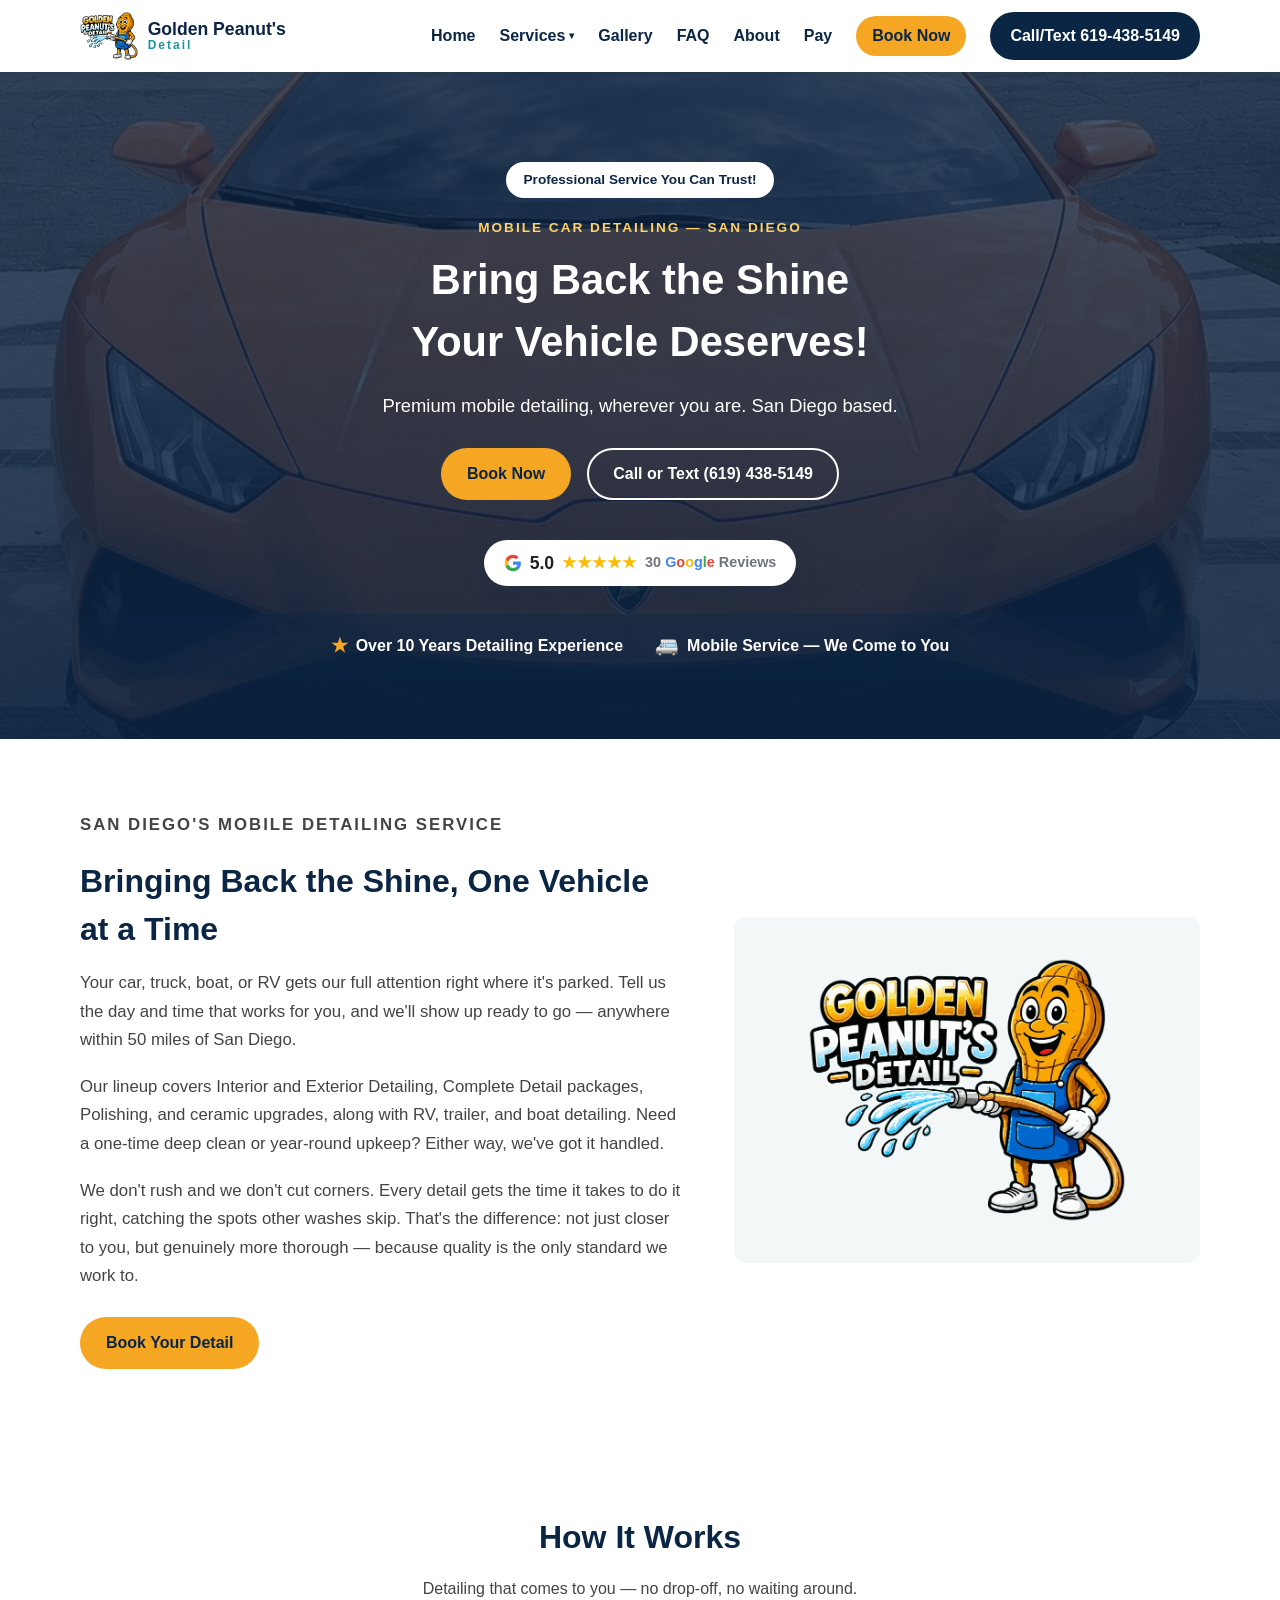
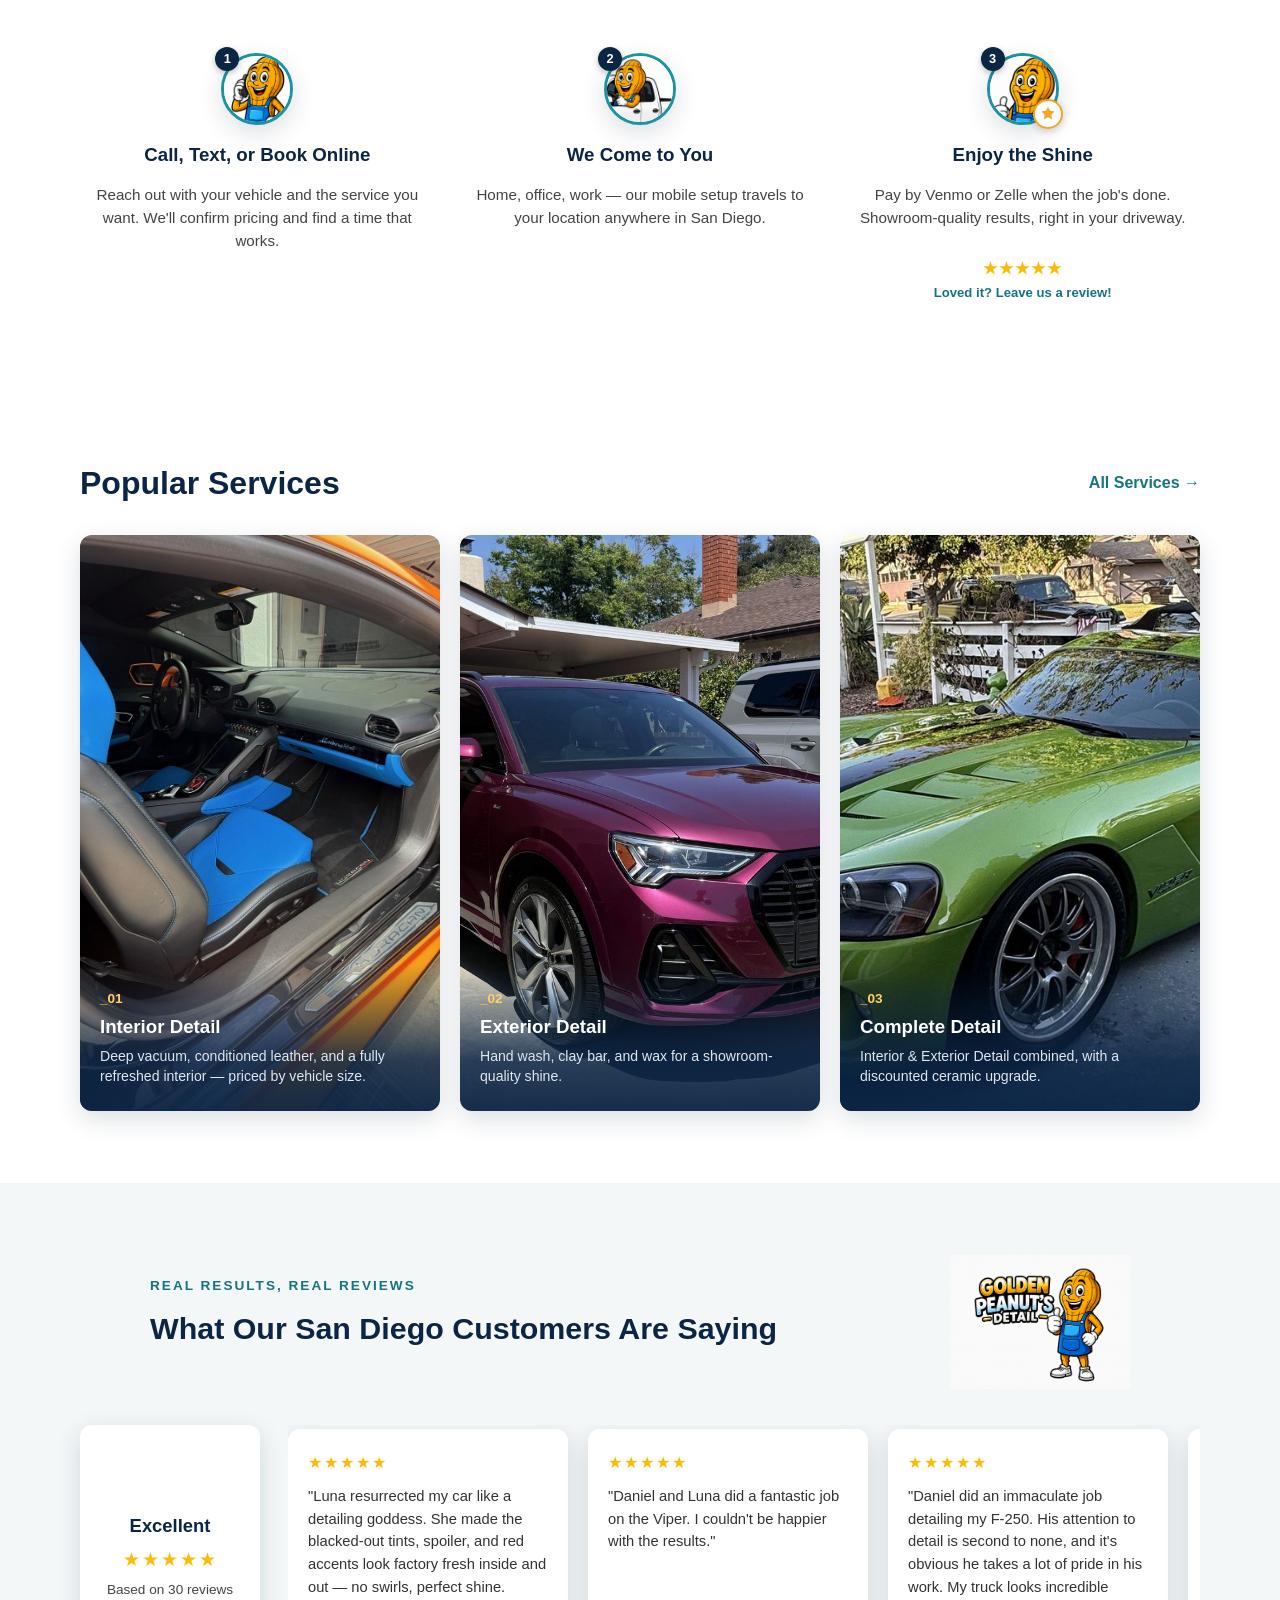
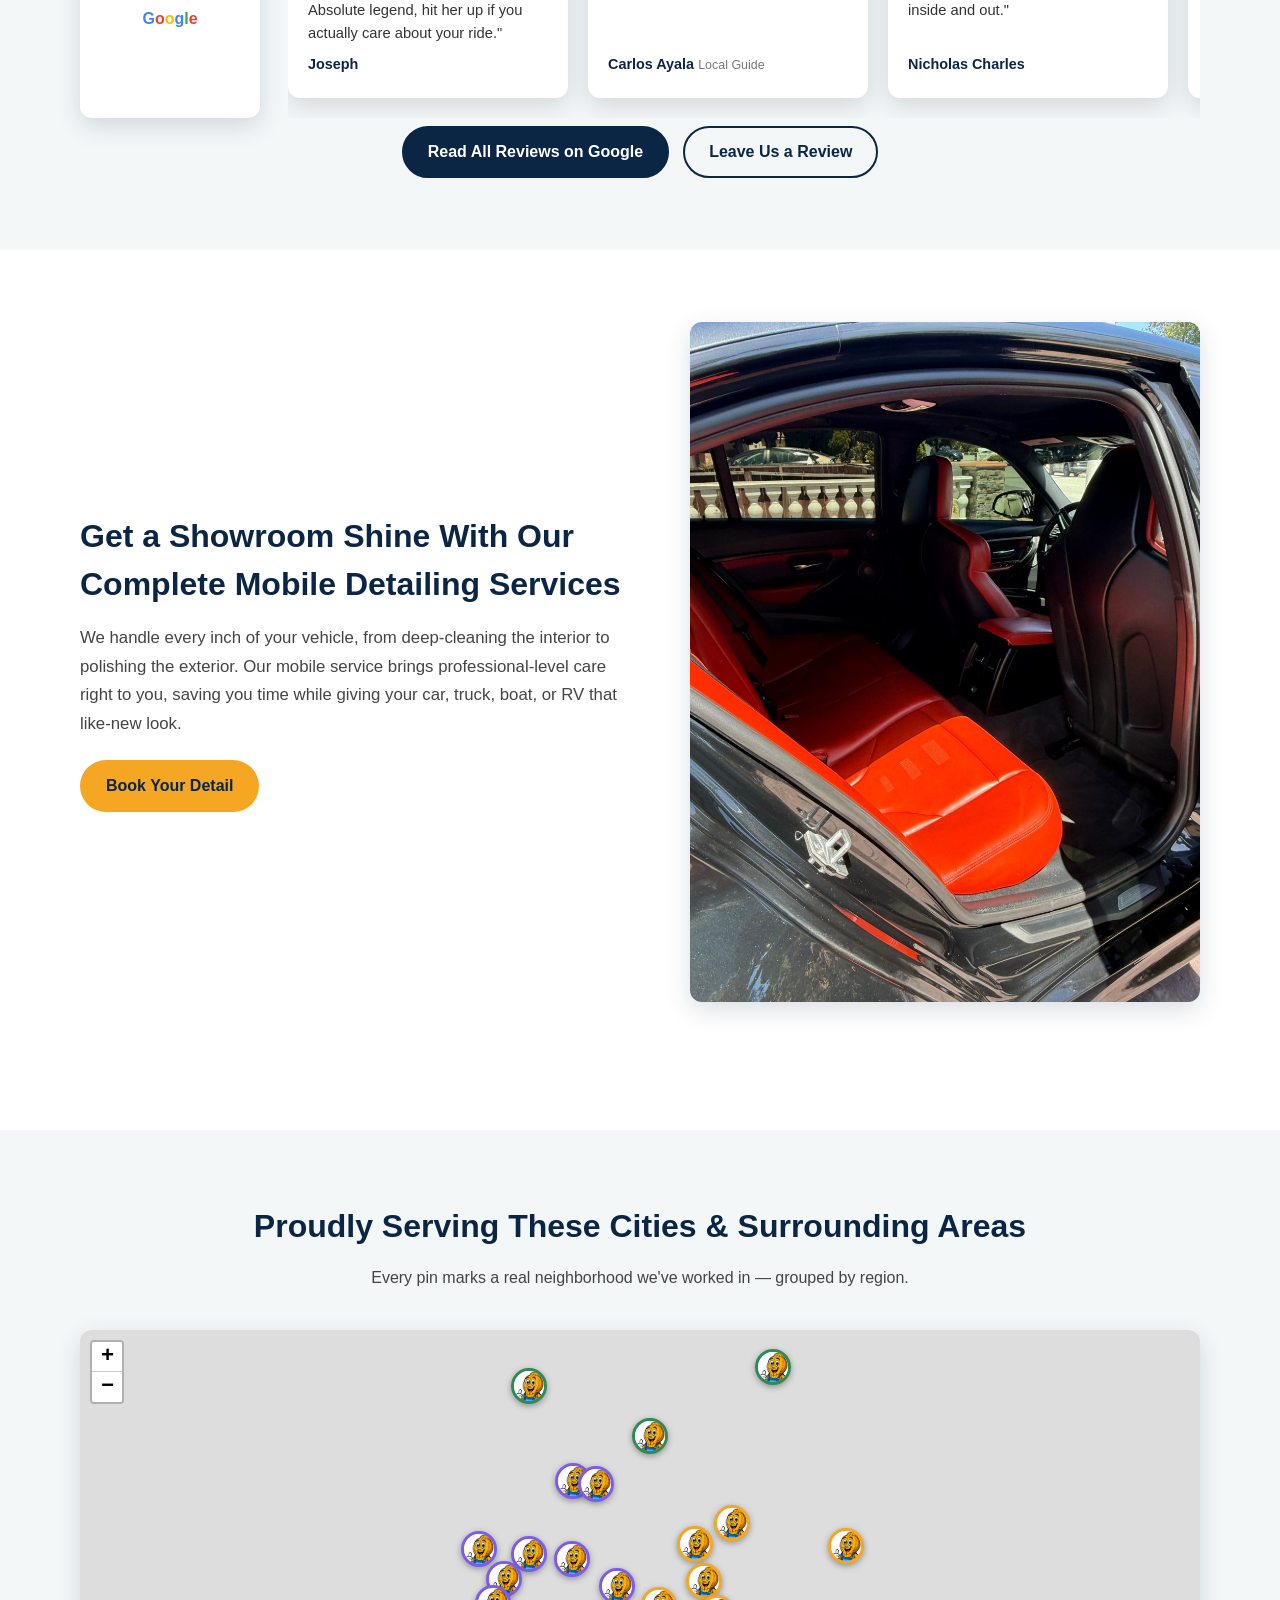
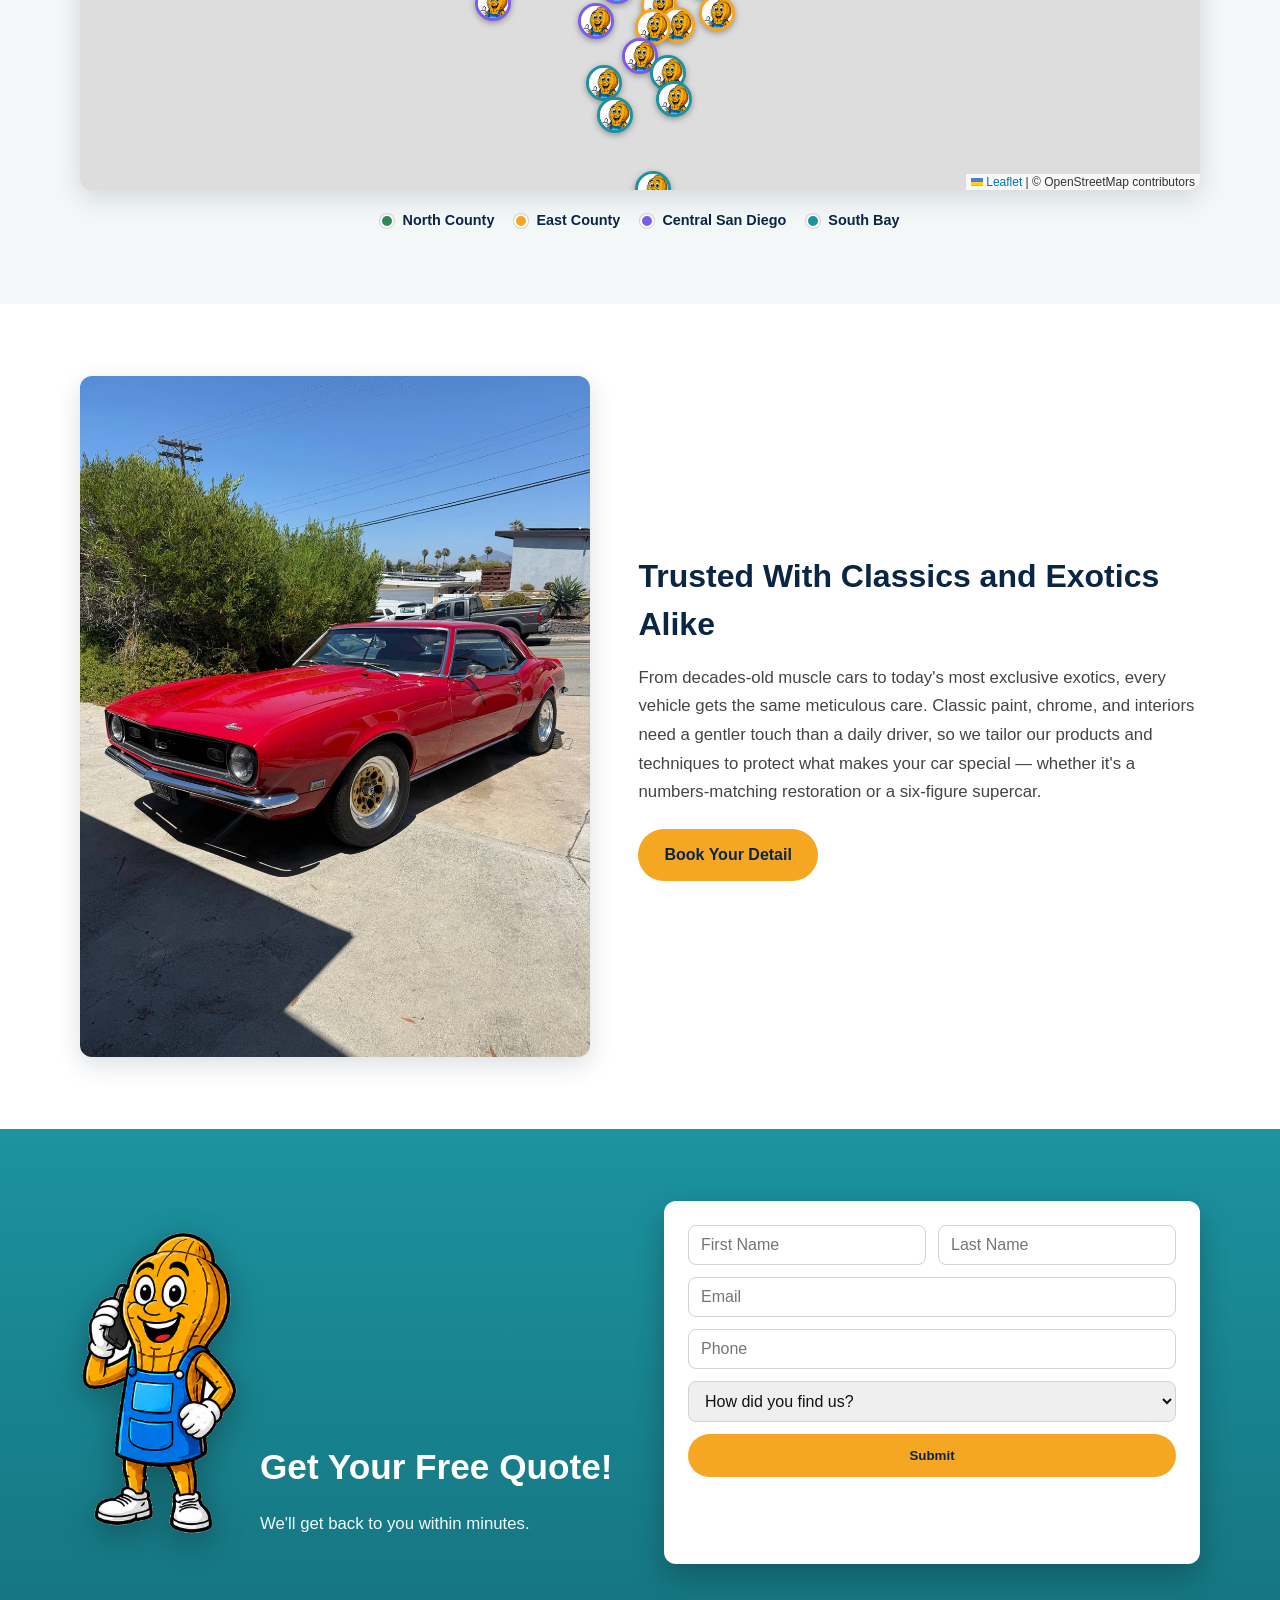
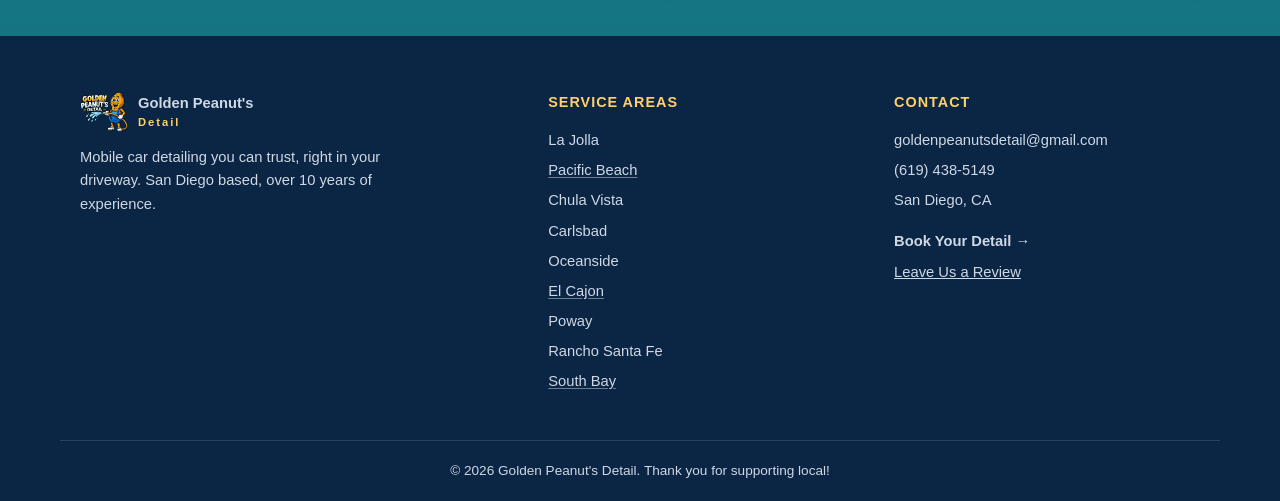
==== index.html @ 8bb1c9b0 "Add Google Analytics (GA4) tracking site-wide Adds the gtag.js snippet (measurement ID G-KBXRK2ZS5T)" ====
<!DOCTYPE html>
<html lang="en">
<head>
<meta charset="UTF-8">
<!-- Google tag (gtag.js) -->
<script async src="https://www.googletagmanager.com/gtag/js?id=G-KBXRK2ZS5T"></script>
<script>
  window.dataLayer = window.dataLayer || [];
  function gtag(){dataLayer.push(arguments);}
  gtag('js', new Date());

  gtag('config', 'G-KBXRK2ZS5T');
</script>
<meta name="viewport" content="width=device-width, initial-scale=1.0">
<title>Golden Peanut's Detail | Mobile Car Detailing in San Diego</title>
<meta name="description" content="Golden Peanut's Detail — mobile car detailing in San Diego. Over 10 years of experience. We come to you: home, office, work, anywhere. Se habla español.">
<link rel="canonical" href="https://goldenpeanutsdetail.com/">
<meta property="og:type" content="website">
<meta property="og:site_name" content="Golden Peanut's Detail">
<meta property="og:title" content="Golden Peanut's Detail | Mobile Car Detailing in San Diego">
<meta property="og:description" content="Golden Peanut's Detail — mobile car detailing in San Diego. Over 10 years of experience. We come to you: home, office, work, anywhere. Se habla español.">
<meta property="og:url" content="https://goldenpeanutsdetail.com/">
<meta property="og:image" content="https://goldenpeanutsdetail.com/images/gallery/gallery-ford-f250.jpg">
<meta name="twitter:card" content="summary_large_image">
<meta name="twitter:title" content="Golden Peanut's Detail | Mobile Car Detailing in San Diego">
<meta name="twitter:description" content="Golden Peanut's Detail — mobile car detailing in San Diego. Over 10 years of experience. We come to you: home, office, work, anywhere. Se habla español.">
<meta name="twitter:image" content="https://goldenpeanutsdetail.com/images/gallery/gallery-ford-f250.jpg">
<link rel="stylesheet" href="css/style.css?v=20260822e">
<link rel="icon" href="images/favicon.png" type="image/png">
<link rel="stylesheet" href="vendor/leaflet/leaflet.css">
<script type="application/ld+json">
{
  "@context": "https://schema.org",
  "@type": "AutoDetailing",
  "name": "Golden Peanut's Detail",
  "image": "https://goldenpeanutsdetail.com/images/gallery/gallery-ford-f250.jpg",
  "url": "https://goldenpeanutsdetail.com/",
  "telephone": "+1-619-438-5149",
  "email": "goldenpeanutsdetail@gmail.com",
  "priceRange": "$$",
  "address": {
    "@type": "PostalAddress",
    "addressLocality": "San Diego",
    "addressRegion": "CA",
    "addressCountry": "US"
  },
  "areaServed": [
    "San Diego, CA",
    "La Jolla, CA",
    "Pacific Beach, CA",
    "Chula Vista, CA",
    "Carlsbad, CA",
    "Oceanside, CA",
    "El Cajon, CA",
    "Poway, CA",
    "Rancho Santa Fe, CA"
  ],
  "aggregateRating": {
    "@type": "AggregateRating",
    "ratingValue": "5.0",
    "reviewCount": "30"
  }
}
</script>
</head>
<body>

<header class="site-header">
  <div class="container header-inner">
    <a href="index.html" class="logo">
      <img src="images/logo.png" alt="Golden Peanut's Detail logo" onerror="this.style.display='none'">
      <span class="logo-text">Golden Peanut's<span class="logo-sub">Detail</span></span>
    </a>
    <nav class="main-nav" id="main-nav">
      <a href="index.html">Home</a>
      <div class="nav-dropdown">
        <a href="car-detailing.html" class="nav-dropdown-toggle">Services <span class="nav-caret">&#9662;</span></a>
        <div class="nav-dropdown-menu">
          <a href="car-detailing.html">Car Detailing</a>
          <a href="ceramic-coating.html">Ceramic Coating</a>
          <a href="rv-boat-plane-detailing.html">RV, Boat &amp; Plane</a>
        </div>
      </div>
      <a href="gallery.html">Gallery</a>
      <a href="faq.html">FAQ</a>
      <a href="about.html">About</a>
      <a href="pay.html">Pay</a>
      <a href="contact.html" class="nav-cta">Book Now</a>
      <a href="tel:6194385149" class="btn btn-call">Call/Text 619-438-5149</a>
    </nav>
    <button class="nav-toggle" id="nav-toggle" aria-label="Toggle menu" aria-expanded="false">
      <span></span><span></span><span></span>
    </button>
  </div>
</header>

<main>

  <!-- HERO -->
  <section class="hero">
    <div class="container hero-inner">
      <div class="badge-ribbon">Professional Service You Can Trust!</div>
      <p class="eyebrow">Mobile Car Detailing &mdash; San Diego</p>
      <h1>Bring Back the Shine<br>Your Vehicle Deserves!</h1>
      <p class="hero-sub">Premium mobile detailing, wherever you are. San Diego based.</p>
      <div class="hero-ctas">
        <a href="contact.html" class="btn btn-primary">Book Now</a>
        <a href="tel:6194385149" class="btn btn-outline">Call or Text (619) 438-5149</a>
      </div>
      <a href="https://www.google.com/search?q=Golden+Peanuts+Detail+reviews" target="_blank" rel="noopener" class="google-rating-badge">
        <svg class="google-g-icon" viewBox="0 0 48 48" aria-hidden="true">
          <path fill="#4285F4" d="M45.12 24.5c0-1.56-.14-3.06-.4-4.5H24v8.51h11.84c-.51 2.75-2.06 5.08-4.39 6.64v5.52h7.11c4.16-3.83 6.56-9.47 6.56-16.17z"/>
          <path fill="#34A853" d="M24 46c5.94 0 10.92-1.97 14.56-5.33l-7.11-5.52c-1.97 1.32-4.49 2.1-7.45 2.1-5.73 0-10.58-3.87-12.31-9.07H4.34v5.7C7.96 41.07 15.4 46 24 46z"/>
          <path fill="#FBBC05" d="M11.69 28.18C11.25 26.86 11 25.45 11 24s.25-2.86.69-4.18v-5.7H4.34C2.85 17.09 2 20.45 2 24s.85 6.91 2.34 9.88l7.35-5.7z"/>
          <path fill="#EA4335" d="M24 10.75c3.23 0 6.13 1.11 8.41 3.29l6.31-6.31C34.91 4.18 29.93 2 24 2 15.4 2 7.96 6.93 4.34 14.12l7.35 5.7c1.73-5.2 6.58-9.07 12.31-9.07z"/>
        </svg>
        <span class="google-rating-score">5.0</span>
        <span class="google-rating-stars">★★★★★</span>
        <span class="google-rating-count">30 <span class="google-word"><span class="g-blue">G</span><span class="g-red">o</span><span class="g-yellow">o</span><span class="g-blue">g</span><span class="g-green">l</span><span class="g-red">e</span></span> Reviews</span>
      </a>
      <div class="trust-bar">
        <div class="trust-item">
          <span class="trust-icon">★</span>
          <span>Over 10 Years Detailing Experience</span>
        </div>
        <div class="trust-item">
          <span class="trust-icon">🚐</span>
          <span>Mobile Service — We Come to You</span>
        </div>
      </div>
    </div>
  </section>

  <!-- INTRO -->
  <section class="section intro-section">
    <div class="container intro-grid">
      <div class="intro-text">
        <p class="eyebrow eyebrow-dark">San Diego's Mobile Detailing Service</p>
        <h2 class="section-title" style="text-align:left;">Bringing Back the Shine, One Vehicle at a Time</h2>
        <p>Your car, truck, boat, or RV gets our full attention right where it's parked. Tell us the day and time that works for you, and we'll show up ready to go &mdash; anywhere within 50 miles of San Diego.</p>
        <p>Our lineup covers Interior and Exterior Detailing, Complete Detail packages, Polishing, and ceramic upgrades, along with RV, trailer, and boat detailing. Need a one-time deep clean or year-round upkeep? Either way, we've got it handled.</p>
        <p>We don't rush and we don't cut corners. Every detail gets the time it takes to do it right, catching the spots other washes skip. That's the difference: not just closer to you, but genuinely more thorough &mdash; because quality is the only standard we work to.</p>
        <a href="contact.html" class="btn btn-primary">Book Your Detail</a>
      </div>
      <div class="intro-logo-wrap">
        <img src="images/logo.png" alt="Golden Peanut's Detail logo" class="intro-logo">
      </div>
    </div>
  </section>

  <!-- HOW IT WORKS -->
  <section id="how-it-works" class="section">
    <div class="container">
      <h2 class="section-title">How It Works</h2>
      <p class="section-sub">Detailing that comes to you — no drop-off, no waiting around.</p>
      <div class="steps-grid">
        <div class="step-card">
          <div class="step-icon">
            <img src="images/step-phone-mascot.png" alt="Peanut mascot on the phone" class="step-avatar">
            <span class="step-num-badge">1</span>
          </div>
          <h3>Call, Text, or Book Online</h3>
          <p>Reach out with your vehicle and the service you want. We'll confirm pricing and find a time that works.</p>
        </div>
        <div class="step-card">
          <div class="step-icon">
            <img src="images/step-truck-mascot.png" alt="Peanut mascot driving a truck to you" class="step-avatar">
            <span class="step-num-badge">2</span>
          </div>
          <h3>We Come to You</h3>
          <p>Home, office, work — our mobile setup travels to your location anywhere in San Diego.</p>
        </div>
        <div class="step-card">
          <div class="step-icon">
            <img src="images/step-shine-mascot.png" alt="Peanut mascot giving a thumbs up" class="step-avatar">
            <span class="step-num-badge">3</span>
            <span class="step-prop step-prop-shine">
              <svg viewBox="0 0 24 24" width="16" height="16" fill="#f5a623"><path d="M12 1l3.09 6.26L22 8.27l-5 4.87 1.18 6.88L12 16.77l-6.18 3.25L7 13.14 2 8.27l6.91-1.01z"/></svg>
            </span>
          </div>
          <h3>Enjoy the Shine</h3>
          <p>Pay by Venmo or Zelle when the job's done. Showroom-quality results, right in your driveway.</p>
          <a href="https://www.google.com/search?q=Golden+Peanuts+Detail+reviews" target="_blank" rel="noopener" class="step-review-link">
            <span class="step-review-stars">★★★★★</span>
            Loved it? Leave us a review!
          </a>
        </div>
      </div>
    </div>
  </section>

  <!-- POPULAR SERVICES -->
  <section class="section">
    <div class="container">
      <div class="popular-services-header">
        <h2 class="section-title" style="text-align:left; margin-bottom:0;">Popular Services</h2>
        <a href="car-detailing.html" class="all-services-link">All Services &rarr;</a>
      </div>
      <div class="popular-services-grid">
        <a href="car-detailing.html" class="ps-card">
          <img src="images/gallery/gallery-lambo-interior.jpg" alt="Interior Detail">
          <div class="ps-overlay">
            <span class="ps-number">_01</span>
            <h3>Interior Detail</h3>
            <p>Deep vacuum, conditioned leather, and a fully refreshed interior &mdash; priced by vehicle size.</p>
          </div>
        </a>
        <a href="car-detailing.html" class="ps-card">
          <img src="images/gallery/gallery-audi-q3.jpg" alt="Exterior Detail">
          <div class="ps-overlay">
            <span class="ps-number">_02</span>
            <h3>Exterior Detail</h3>
            <p>Hand wash, clay bar, and wax for a showroom-quality shine.</p>
          </div>
        </a>
        <a href="car-detailing.html" class="ps-card">
          <img src="images/gallery/gallery-viper-complete.jpg" alt="Complete Detail">
          <div class="ps-overlay">
            <span class="ps-number">_03</span>
            <h3>Complete Detail</h3>
            <p>Interior &amp; Exterior Detail combined, with a discounted ceramic upgrade.</p>
          </div>
        </a>
      </div>
    </div>
  </section>

  <!-- REVIEWS -->
  <section class="section section-alt reviews-section">
    <div class="container">
      <div class="reviews-intro">
        <div class="reviews-intro-text">
          <p class="eyebrow eyebrow-dark">Real Results, Real Reviews</p>
          <h2 class="section-title reviews-title">What Our San Diego Customers Are Saying</h2>
        </div>
        <img src="images/reviews-mascot.png" alt="Golden Peanut's Detail mascot giving a thumbs up" class="reviews-mascot">
      </div>
      <div class="reviews-row">
        <div class="reviews-summary">
          <span class="reviews-summary-word">Excellent</span>
          <span class="reviews-summary-stars">★★★★★</span>
          <span class="reviews-summary-score">5.0</span>
          <span class="reviews-summary-based">Based on 30 reviews</span>
          <span class="google-word"><span class="g-blue">G</span><span class="g-red">o</span><span class="g-yellow">o</span><span class="g-blue">g</span><span class="g-green">l</span><span class="g-red">e</span></span>
        </div>
      <div class="reviews-track" id="reviews-track">
        <div class="review-card">
          <div class="review-card-stars">★★★★★</div>
          <p class="review-card-text">"Luna resurrected my car like a detailing goddess. She made the blacked-out tints, spoiler, and red accents look factory fresh inside and out &mdash; no swirls, perfect shine. Absolute legend, hit her up if you actually care about your ride."</p>
          <p class="review-card-author">Joseph</p>
        </div>
        <div class="review-card">
          <div class="review-card-stars">★★★★★</div>
          <p class="review-card-text">"Daniel and Luna did a fantastic job on the Viper. I couldn't be happier with the results."</p>
          <p class="review-card-author">Carlos Ayala <span class="review-card-badge">Local Guide</span></p>
        </div>
        <div class="review-card">
          <div class="review-card-stars">★★★★★</div>
          <p class="review-card-text">"Daniel did an immaculate job detailing my F-250. His attention to detail is second to none, and it's obvious he takes a lot of pride in his work. My truck looks incredible inside and out."</p>
          <p class="review-card-author">Nicholas Charles</p>
        </div>
        <div class="review-card">
          <div class="review-card-stars">★★★★★</div>
          <p class="review-card-text">"Daniel and Luna were amazing is an understatement!! Attention to detail was top notch. Looking forward to many more visits with you both! I recommend this lovely duo to anyone I know!"</p>
          <p class="review-card-author">Julie Akers</p>
        </div>
        <div class="review-card">
          <div class="review-card-stars">★★★★★</div>
          <p class="review-card-text">"Made my truck look like new again. Daniel and Luna are a great team and very friendly."</p>
          <p class="review-card-author">Phillip Henderson</p>
        </div>
        <div class="review-card">
          <div class="review-card-stars">★★★★★</div>
          <p class="review-card-text">"Daniel and Luna did an awesome job with exterior detail on my 29 ft RV. I highly recommend them."</p>
          <p class="review-card-author">William Hawkins</p>
        </div>
        <div class="review-card">
          <div class="review-card-stars">★★★★★</div>
          <p class="review-card-text">"Does a great job detailing my 4Runner! Very punctual and professional!"</p>
          <p class="review-card-author">Nathan Hertz</p>
        </div>
        <div class="review-card">
          <div class="review-card-stars">★★★★★</div>
          <p class="review-card-text">"Daniel was able to come out the same day and provided me an awesome interior detail at a reasonable price!"</p>
          <p class="review-card-author">Phi Ngo</p>
        </div>
        <div class="review-card">
          <div class="review-card-stars">★★★★★</div>
          <p class="review-card-text">"Delightful — worked on my car for hours and took good care of us. Reasonable price, so I tipped them big anyway. You'll love these guys."</p>
          <p class="review-card-author">Tom Harrington</p>
        </div>
        <div class="review-card">
          <div class="review-card-stars">★★★★★</div>
          <p class="review-card-text">"Great guy, great work, highly recommended... by far one of the greatest ones."</p>
          <p class="review-card-author">Francisco Nicolas <span class="review-card-badge">Local Guide</span></p>
        </div>
        <div class="review-card">
          <div class="review-card-stars">★★★★★</div>
          <p class="review-card-text">"Luna did an excellent job... 100% would recommend and book again!!"</p>
          <p class="review-card-author">Ray Torres</p>
        </div>
        <div class="review-card">
          <div class="review-card-stars">★★★★★</div>
          <p class="review-card-text">"Luna did an amazing job detailing my car... interior was spotless, exterior had an incredible shine."</p>
          <p class="review-card-author">Jonathan Romo</p>
        </div>
        </div>
      </div>
      <div class="reviews-cta">
        <a href="https://www.google.com/search?q=Golden+Peanuts+Detail+reviews" target="_blank" rel="noopener" class="btn reviews-cta-btn">Read All Reviews on Google</a>
        <a href="https://search.google.com/local/writereview?placeid=ChIJixjHr3f1DUsR0FETqQSz3Js" target="_blank" rel="noopener" class="btn reviews-cta-btn-outline">Leave Us a Review</a>
      </div>
    </div>
  </section>

  <!-- SPOTLESS FINISH / SERVICE AREA -->
  <section class="section">
    <div class="container spotless-grid">
      <div class="spotless-text">
        <h2 class="section-title" style="text-align:left;">Get a Showroom Shine With Our Complete Mobile Detailing Services</h2>
        <p>We handle every inch of your vehicle, from deep-cleaning the interior to polishing the exterior. Our mobile service brings professional-level care right to you, saving you time while giving your car, truck, boat, or RV that like-new look.</p>
        <a href="contact.html" class="btn btn-primary">Book Your Detail</a>
      </div>
      <div class="spotless-image">
        <img src="images/gallery/gallery-bmw-interior-1.jpg" alt="Detailed BMW leather interior">
      </div>
    </div>
  </section>

  <!-- SERVICE AREA MAP -->
  <section class="section section-alt">
    <div class="container">
      <h2 class="section-title">Proudly Serving These Cities &amp; Surrounding Areas</h2>
      <p class="section-sub">Every pin marks a real neighborhood we've worked in &mdash; grouped by region.</p>
      <div id="service-map" class="service-map" role="img" aria-label="Map of San Diego County showing cities Golden Peanut's Detail has served"></div>
      <div class="map-legend">
        <span><i class="map-dot" style="background:#2e8b57"></i>North County</span>
        <span><i class="map-dot" style="background:#f5a623"></i>East County</span>
        <span><i class="map-dot" style="background:#7c5cf0"></i>Central San Diego</span>
        <span><i class="map-dot" style="background:#1c93a0"></i>South Bay</span>
      </div>
    </div>
  </section>

  <!-- CLASSIC & EXOTIC -->
  <section class="section">
    <div class="container classic-grid">
      <div class="classic-image">
        <img src="images/gallery/gallery-camaro-ss.jpg" alt="Detailed classic red Chevrolet Camaro SS">
      </div>
      <div class="classic-text">
        <h2 class="section-title" style="text-align:left;">Trusted With Classics and Exotics Alike</h2>
        <p>From decades-old muscle cars to today's most exclusive exotics, every vehicle gets the same meticulous care. Classic paint, chrome, and interiors need a gentler touch than a daily driver, so we tailor our products and techniques to protect what makes your car special &mdash; whether it's a numbers-matching restoration or a six-figure supercar.</p>
        <a href="contact.html" class="btn btn-primary">Book Your Detail</a>
      </div>
    </div>
  </section>

  <!-- FREE QUOTE -->
  <section class="section quote-section">
    <div class="container quote-grid">
      <div class="quote-text">
        <img src="images/quote-mascot-full.png" alt="Peanut mascot on the phone" class="quote-mascot">
        <div class="quote-text-copy">
          <h2 class="section-title quote-title">Get Your Free Quote!</h2>
          <p>We'll get back to you within minutes.</p>
        </div>
      </div>
      <form class="quote-form" id="quote-form" action="https://formspree.io/f/xaewpwea" method="POST">
        <input type="hidden" name="_subject" value="New quote request from website">
        <div class="quote-form-row">
          <input type="text" name="first_name" placeholder="First Name" required>
          <input type="text" name="last_name" placeholder="Last Name" required>
        </div>
        <input type="email" name="email" placeholder="Email" required>
        <input type="tel" name="phone" placeholder="Phone" required>
        <select name="source" required>
          <option value="" disabled selected>How did you find us?</option>
          <option value="Google">Google</option>
          <option value="Instagram">Instagram</option>
          <option value="Facebook">Facebook</option>
          <option value="Friend / Referral">Friend / Referral</option>
          <option value="Yelp">Yelp</option>
          <option value="Other">Other</option>
        </select>
        <button type="submit" class="btn btn-primary quote-submit">Submit</button>
        <p class="form-note" id="quote-form-note"></p>
      </form>
    </div>
  </section>

</main>

<footer class="site-footer">
  <div class="container footer-columns">
    <div class="footer-col footer-brand">
      <a href="index.html" class="footer-logo">
        <img src="images/logo.png" alt="Golden Peanut's Detail logo" onerror="this.style.display='none'">
        <span>Golden Peanut's<span class="footer-logo-sub">Detail</span></span>
      </a>
      <p>Mobile car detailing you can trust, right in your driveway. San Diego based, over 10 years of experience.</p>
    </div>
    <div class="footer-col">
      <h4>Service Areas</h4>
      <ul>
        <li>La Jolla</li>
        <li><a href="coastline-car-detailing.html">Pacific Beach</a></li>
        <li>Chula Vista</li>
        <li>Carlsbad</li>
        <li>Oceanside</li>
        <li><a href="east-county-car-detailing.html">El Cajon</a></li>
        <li>Poway</li>
        <li>Rancho Santa Fe</li>
        <li><a href="south-bay-car-detailing.html">South Bay</a></li>
      </ul>
    </div>
    <div class="footer-col">
      <h4>Contact</h4>
      <p><a href="mailto:goldenpeanutsdetail@gmail.com">goldenpeanutsdetail@gmail.com</a></p>
      <p><a href="tel:6194385149">(619) 438-5149</a></p>
      <p>San Diego, CA</p>
      <a href="contact.html" class="footer-cta">Book Your Detail &rarr;</a>
      <a href="https://search.google.com/local/writereview?placeid=ChIJixjHr3f1DUsR0FETqQSz3Js" target="_blank" rel="noopener" class="footer-review-link">Leave Us a Review</a>
    </div>
  </div>
  <div class="footer-bottom">
    <p>&copy; <span id="year"></span> Golden Peanut's Detail. Thank you for supporting local!</p>
  </div>
</footer>

<script src="js/main.js?v=20260824b"></script>
<script src="vendor/leaflet/leaflet.js"></script>
<script src="js/service-map.js?v=20260817a"></script>
</body>
</html>
---- css/style.css ----
:root {
  --teal: #1c93a0;
  --teal-dark: #157480;
  --navy: #0b2545;
  --gold: #f5a623;
  --gold-light: #ffd166;
  --black: #111111;
  --white: #ffffff;
  --gray-light: #f4f7f8;
  --radius: 12px;
  --shadow: 0 8px 24px rgba(11, 37, 69, 0.15);
}

* { box-sizing: border-box; }

body {
  margin: 0;
  font-family: "Segoe UI", Roboto, Helvetica, Arial, sans-serif;
  color: var(--black);
  background: var(--white);
  line-height: 1.5;
}

img { max-width: 100%; display: block; }

.container {
  width: 100%;
  max-width: 1160px;
  margin: 0 auto;
  padding: 0 20px;
}

a { color: inherit; text-decoration: none; }

h1, h2, h3 { color: var(--navy); margin: 0 0 0.5em; }

.section { padding: 72px 0; }
.section-alt { background: var(--gray-light); }

/* PAGE HERO (sub-pages) */
.page-hero {
  background: linear-gradient(180deg, var(--teal) 0%, var(--teal-dark) 100%);
  color: var(--white);
  padding: 60px 0;
  text-align: center;
}
.page-hero h1 { color: var(--white); margin-bottom: 8px; }
.page-hero p { margin: 0; font-size: 1.1rem; opacity: 0.95; }
.breadcrumb-link { margin: 0 0 10px; }
.breadcrumb-link a { color: var(--gold-light); font-weight: 700; font-size: 0.9rem; opacity: 1; }
.breadcrumb-link a:hover { color: var(--white); }

/* EXPLORE GRID (home) */
.explore-grid {
  display: grid;
  grid-template-columns: repeat(auto-fit, minmax(240px, 1fr));
  gap: 24px;
}
.explore-card {
  background: var(--white);
  border: 1px solid #e4e9ea;
  border-radius: var(--radius);
  padding: 28px 24px;
  box-shadow: var(--shadow);
  transition: transform 0.15s ease;
}
.explore-card:hover { transform: translateY(-4px); }
.explore-icon { font-size: 2rem; display: block; margin-bottom: 10px; }
.explore-card p { color: #555; font-size: 0.92rem; margin: 0; }

.section-title {
  font-size: 2rem;
  text-align: center;
}

.section-sub {
  text-align: center;
  max-width: 640px;
  margin: 0 auto 40px;
  color: #444;
}

.btn {
  display: inline-block;
  padding: 12px 24px;
  border-radius: 999px;
  font-weight: 700;
  cursor: pointer;
  border: 2px solid transparent;
  transition: transform 0.15s ease, box-shadow 0.15s ease;
}
.btn:hover { transform: translateY(-2px); }

.btn-primary {
  background: var(--gold);
  color: var(--navy);
}
.btn-outline {
  background: transparent;
  border-color: var(--white);
  color: var(--white);
}
.btn-call {
  background: var(--navy);
  color: var(--white);
  padding: 10px 18px;
}
.btn-card {
  display: block;
  text-align: center;
  background: var(--navy);
  color: var(--white);
  margin-top: 16px;
}
.btn-card-primary { background: var(--gold); color: var(--navy); }

/* HEADER */
.site-header {
  position: sticky;
  top: 0;
  z-index: 100;
  background: var(--white);
  box-shadow: 0 2px 10px rgba(0,0,0,0.08);
}
.header-inner {
  display: flex;
  align-items: center;
  justify-content: space-between;
  padding: 12px 20px;
}
.logo {
  display: flex;
  align-items: center;
  gap: 10px;
}
.logo img { height: 48px; width: auto; }
.logo-text {
  font-weight: 800;
  font-size: 1.1rem;
  color: var(--navy);
  line-height: 1.1;
}
.logo-sub {
  display: block;
  font-size: 0.75rem;
  color: var(--teal);
  letter-spacing: 2px;
}

.main-nav {
  display: flex;
  align-items: center;
  gap: 24px;
}
.main-nav a:not(.btn) {
  font-weight: 600;
  color: var(--navy);
}
.main-nav a:not(.btn):hover { color: var(--teal); }
.main-nav a.nav-cta {
  background: var(--gold);
  color: var(--navy);
  padding: 8px 16px;
  border-radius: 999px;
}
.main-nav a.nav-cta:hover { color: var(--navy); opacity: 0.9; }

.nav-dropdown {
  position: relative;
}
.nav-dropdown-toggle {
  display: flex;
  align-items: center;
  gap: 4px;
}
.nav-caret {
  font-size: 0.65rem;
  transition: transform 0.2s ease;
}
.nav-dropdown-menu {
  position: absolute;
  top: 100%;
  left: 0;
  min-width: 190px;
  background: var(--white);
  border-radius: 10px;
  box-shadow: var(--shadow);
  padding: 8px 0;
  margin-top: 10px;
  opacity: 0;
  visibility: hidden;
  transform: translateY(6px);
  transition: opacity 0.2s ease, transform 0.2s ease, visibility 0.2s ease;
  z-index: 20;
}
.nav-dropdown:hover .nav-dropdown-menu,
.nav-dropdown:focus-within .nav-dropdown-menu {
  opacity: 1;
  visibility: visible;
  transform: translateY(0);
}
.nav-dropdown-menu a,
.nav-dropdown-menu span {
  display: block;
  padding: 10px 20px;
  font-weight: 600;
  color: var(--navy);
  white-space: nowrap;
}
.nav-dropdown-menu a:hover {
  background: var(--bg-light, #f4f6f9);
  color: var(--teal);
}
.nav-toggle {
  display: none;
  flex-direction: column;
  gap: 5px;
  background: none;
  border: none;
  cursor: pointer;
  padding: 6px;
}
.nav-toggle span {
  width: 26px;
  height: 3px;
  background: var(--navy);
  border-radius: 2px;
}

/* HERO */
.hero {
  background:
    linear-gradient(180deg, rgba(11, 37, 69, 0.75) 0%, rgba(11, 37, 69, 0.88) 100%),
    url("../images/gallery/gallery-lamborghini.jpg") center 30% / cover no-repeat;
  color: var(--white);
  padding: 90px 0 60px;
  text-align: center;
}
.services-hero {
  background:
    linear-gradient(180deg, rgba(11, 37, 69, 0.75) 0%, rgba(11, 37, 69, 0.88) 100%),
    url("../images/gallery/gallery-ford-f250.jpg") center 40% / cover no-repeat;
}
.ceramic-hero {
  background:
    linear-gradient(180deg, rgba(11, 37, 69, 0.75) 0%, rgba(11, 37, 69, 0.88) 100%),
    url("../images/gallery/gallery-tesla-model3.jpg") center 40% / cover no-repeat;
}
.coastline-hero {
  background:
    linear-gradient(180deg, rgba(11, 37, 69, 0.75) 0%, rgba(11, 37, 69, 0.88) 100%),
    url("../images/gallery/gallery-tesla-model-x-wrap.jpg") center 40% / cover no-repeat;
}
.east-county-hero {
  background:
    linear-gradient(180deg, rgba(11, 37, 69, 0.75) 0%, rgba(11, 37, 69, 0.88) 100%),
    url("../images/gallery/gallery-4runner-lifted.jpg") center 40% / cover no-repeat;
}
.south-bay-hero {
  background:
    linear-gradient(180deg, rgba(11, 37, 69, 0.75) 0%, rgba(11, 37, 69, 0.88) 100%),
    url("../images/gallery/gallery-audi-a6.jpg") center 40% / cover no-repeat;
}
.rv-hero {
  background:
    linear-gradient(180deg, rgba(11, 37, 69, 0.75) 0%, rgba(11, 37, 69, 0.88) 100%),
    url("../images/gallery/gallery-rv-fourwinds.jpg") center 35% / cover no-repeat;
}
.badge-ribbon {
  display: inline-block;
  background: var(--white);
  color: var(--navy);
  font-weight: 700;
  padding: 8px 18px;
  border-radius: 999px;
  margin-bottom: 20px;
  font-size: 0.85rem;
}
.eyebrow {
  text-transform: uppercase;
  letter-spacing: 2px;
  font-size: 0.85rem;
  font-weight: 700;
  color: var(--gold-light);
  margin: 0 0 10px;
}
.hero h1 {
  color: var(--white);
  font-size: 2.6rem;
  margin-bottom: 12px;
}
.hero-sub {
  font-size: 1.15rem;
  margin-bottom: 28px;
}
.hero-ctas {
  display: flex;
  gap: 16px;
  justify-content: center;
  flex-wrap: wrap;
  margin-bottom: 40px;
}
.google-rating-badge {
  display: inline-flex;
  align-items: center;
  gap: 8px;
  background: var(--white);
  color: #202124;
  padding: 10px 20px;
  border-radius: 999px;
  margin-bottom: 28px;
  font-weight: 700;
  box-shadow: var(--shadow);
}
.google-g-icon { width: 18px; height: 18px; flex-shrink: 0; }
.google-rating-score { font-size: 1.1rem; color: #202124; }
.google-rating-stars { color: #fbbc05; letter-spacing: 1px; }
.google-rating-count { color: #70757a; font-weight: 600; font-size: 0.9rem; }
.google-word { font-weight: 700; }
.google-word .g-blue { color: #4285F4; }
.google-word .g-red { color: #EA4335; }
.google-word .g-yellow { color: #FBBC05; }
.google-word .g-green { color: #34A853; }

.trust-bar {
  display: flex;
  justify-content: center;
  gap: 32px;
  flex-wrap: wrap;
  background: rgba(11, 37, 69, 0.35);
  border-radius: var(--radius);
  padding: 18px 24px;
}
.trust-item {
  display: flex;
  align-items: center;
  gap: 8px;
  font-weight: 600;
}
.trust-icon { color: var(--gold); font-size: 1.2rem; }

/* PHOTO BAND */
.photo-band {
  background:
    linear-gradient(180deg, rgba(11, 37, 69, 0.75) 0%, rgba(11, 37, 69, 0.88) 100%),
    url("../images/gallery/gallery-bmw-interior-1.jpg") center 35% / cover no-repeat;
  color: var(--white);
  padding: 90px 0;
  text-align: center;
}
.photo-band-inner .eyebrow { color: var(--gold-light); }
.photo-band h2 {
  color: var(--white);
  font-size: 2.2rem;
  margin-bottom: 12px;
}
.photo-band-sub {
  font-size: 1.1rem;
  margin: 0 0 28px;
  opacity: 0.95;
}

/* SERVICES */
.services-grid {
  display: grid;
  grid-template-columns: repeat(auto-fit, minmax(240px, 1fr));
  gap: 24px;
}
.menu-grid-3 { grid-template-columns: repeat(3, 1fr); }
@media (max-width: 720px) {
  .menu-grid-3 { grid-template-columns: 1fr; }
}
.service-card {
  background: var(--white);
  border: 1px solid #e4e9ea;
  border-radius: var(--radius);
  padding: 28px 22px;
  box-shadow: var(--shadow);
  position: relative;
}
.service-featured {
  border: 2px solid var(--gold);
}
.service-badge {
  position: absolute;
  top: -14px;
  left: 50%;
  transform: translateX(-50%);
  background: var(--gold);
  color: var(--navy);
  font-size: 0.75rem;
  font-weight: 800;
  padding: 4px 14px;
  border-radius: 999px;
  white-space: nowrap;
}
.service-icon { font-size: 2rem; margin-bottom: 8px; }
.service-icon-mascot { width: 110px; height: auto; margin-bottom: 8px; }
.service-card ul {
  list-style: none;
  padding: 0;
  margin: 12px 0 0;
  color: #333;
}
.service-card li {
  padding: 6px 0;
  border-bottom: 1px dashed #dde3e5;
}
.service-card li:last-child { border-bottom: none; }

.price-table {
  width: 100%;
  border-collapse: collapse;
  margin: 14px 0;
  font-size: 0.95rem;
}
.price-table td {
  padding: 6px 0;
  border-bottom: 1px solid #eef2f3;
}
.price-table td:last-child {
  text-align: right;
  font-weight: 700;
  color: var(--teal-dark);
}

.offer-intro {
  display: flex;
  align-items: center;
  gap: 28px;
  margin-bottom: 40px;
  flex-wrap: wrap;
}
.offer-mascot {
  width: 130px;
  flex-shrink: 0;
}
.offer-intro .section-title,
.offer-intro .section-sub {
  max-width: none;
}
.menu-blurb {
  color: #555;
  font-size: 0.92rem;
  margin: 4px 0 14px;
}
.package-price {
  font-size: 1.6rem;
  font-weight: 800;
  color: var(--navy);
  margin: 0 0 16px;
}
.menu-checklist {
  list-style: none;
  padding: 0;
  margin: 0 0 16px;
  text-align: left;
}
.menu-checklist li {
  position: relative;
  padding-left: 22px;
  margin-bottom: 8px;
  font-size: 0.92rem;
  color: #444;
}
.menu-checklist li::before {
  content: "✓";
  position: absolute;
  left: 0;
  color: var(--teal);
  font-weight: 700;
}

.addons {
  margin-top: 40px;
  background: var(--gray-light);
  border-radius: var(--radius);
  padding: 28px;
}
.addons h3 {
  text-align: center;
  margin-bottom: 20px;
}
.addon-tags {
  display: flex;
  flex-wrap: wrap;
  justify-content: center;
  gap: 10px;
  margin-bottom: 32px;
}
.addon-tag {
  background: var(--white);
  border: 1px solid #d8dee1;
  border-radius: 999px;
  padding: 8px 16px;
  font-size: 0.88rem;
  font-weight: 600;
  color: var(--navy);
}
.addon-tag-link {
  border-color: var(--teal);
  color: var(--teal-dark);
}
.addon-tag-link:hover {
  background: var(--teal);
  color: var(--white);
}
.addons-with-mascot {
  display: flex;
  align-items: center;
  gap: 32px;
}
.addons-mascot {
  width: 150px;
  flex-shrink: 0;
}
.addons-content { flex: 1; min-width: 0; }
.addons-with-mascot h3,
.addons-with-mascot .menu-blurb { text-align: left; }
.addons-with-mascot .addon-tags { justify-content: flex-start; margin-bottom: 0; }
@media (max-width: 640px) {
  .addons-with-mascot { flex-direction: column; text-align: center; }
  .addons-with-mascot h3,
  .addons-with-mascot .menu-blurb { text-align: center; }
  .addons-with-mascot .addon-tags { justify-content: center; }
}
.addons-list {
  list-style: none;
  display: grid;
  grid-template-columns: repeat(auto-fit, minmax(220px, 1fr));
  gap: 14px;
  padding: 0;
  margin: 0;
}
.addon-item {
  background: var(--white);
  border: 1px solid #e4e9ea;
  border-radius: 10px;
  padding: 16px;
  text-align: center;
}
.addon-item strong {
  display: block;
  color: var(--navy);
  margin-bottom: 4px;
}
.addon-item span {
  color: #555;
  font-size: 0.88rem;
}

.big-vehicle-grid {
  display: grid;
  grid-template-columns: repeat(auto-fit, minmax(280px, 1fr));
  gap: 24px;
  text-align: left;
  margin-top: 8px;
}
.big-vehicle-card {
  background: var(--white);
  border: 1px solid #e4e9ea;
  border-radius: var(--radius);
  padding: 24px;
  box-shadow: var(--shadow);
}
.big-vehicle-card h4 {
  color: var(--navy);
  margin-bottom: 10px;
}
.big-vehicle-card ul {
  padding-left: 18px;
  margin: 0;
  color: #333;
}
.big-vehicle-card li { margin-bottom: 10px; }

.vehicles-block {
  margin-top: 56px;
  text-align: center;
}
.vehicles-block h3 { margin-bottom: 20px; }
.vehicle-icons {
  display: flex;
  flex-wrap: wrap;
  justify-content: center;
  gap: 28px;
}
.vehicle-icons div {
  display: flex;
  flex-direction: column;
  align-items: center;
  gap: 6px;
  font-weight: 600;
  color: var(--navy);
}
.vehicle-icons span { font-size: 1.8rem; }

/* GALLERY */
.before-after-grid {
  display: grid;
  grid-template-columns: repeat(auto-fit, minmax(320px, 1fr));
  gap: 24px;
  margin-bottom: 24px;
}
.before-after-pair {
  display: grid;
  grid-template-columns: 1fr 1fr;
  gap: 4px;
  background: var(--navy);
  border-radius: var(--radius);
  overflow: hidden;
  box-shadow: var(--shadow);
}
.before-after-pair figure {
  margin: 0;
  position: relative;
}
.before-after-pair img {
  width: 100%;
  height: 100%;
  object-fit: cover;
  aspect-ratio: 4/3;
}
.gallery-subtitle {
  text-align: center;
  margin-top: 8px;
  margin-bottom: 20px;
}

.gallery-grid {
  display: grid;
  grid-template-columns: repeat(auto-fit, minmax(220px, 1fr));
  gap: 18px;
}
.gallery-placeholder {
  background: repeating-linear-gradient(45deg, #e4e9ea, #e4e9ea 10px, #eef2f3 10px, #eef2f3 20px);
  border-radius: var(--radius);
  aspect-ratio: 4/3;
  display: flex;
  align-items: center;
  justify-content: center;
  color: #667;
  font-weight: 600;
}
.gallery-photo {
  border-radius: var(--radius);
  overflow: hidden;
  aspect-ratio: 4/3;
  box-shadow: var(--shadow);
}
.gallery-photo img {
  width: 100%;
  height: 100%;
  object-fit: cover;
  transition: transform 0.25s ease;
  cursor: zoom-in;
}
.gallery-photo:hover img {
  transform: scale(1.05);
}
.before-after-pair img {
  cursor: zoom-in;
}

/* LIGHTBOX */
.lightbox {
  display: none;
  position: fixed;
  inset: 0;
  background: rgba(11, 37, 69, 0.92);
  z-index: 999;
  align-items: center;
  justify-content: center;
  padding: 40px 20px;
}
.lightbox.open {
  display: flex;
}
.lightbox img {
  max-width: 100%;
  max-height: 100%;
  border-radius: 8px;
  box-shadow: 0 10px 40px rgba(0, 0, 0, 0.5);
}
.lightbox-close {
  position: absolute;
  top: 20px;
  right: 24px;
  background: none;
  border: none;
  color: var(--white);
  font-size: 2.5rem;
  line-height: 1;
  cursor: pointer;
  padding: 8px;
}
.lightbox-close:hover {
  color: var(--gold);
}

/* POPULAR SERVICES */
.popular-services-header {
  display: flex;
  align-items: center;
  justify-content: space-between;
  flex-wrap: wrap;
  gap: 12px;
  margin-bottom: 28px;
}
.all-services-link {
  font-weight: 700;
  color: var(--teal-dark);
}
.all-services-link:hover { color: var(--navy); }

.popular-services-grid {
  display: grid;
  grid-template-columns: repeat(auto-fit, minmax(260px, 1fr));
  gap: 20px;
}
.ps-card {
  position: relative;
  display: block;
  border-radius: var(--radius);
  overflow: hidden;
  aspect-ratio: 2/3.2;
  box-shadow: var(--shadow);
}
.ps-card img {
  width: 100%;
  height: 100%;
  object-fit: cover;
  transition: transform 0.3s ease;
}
.ps-card:hover img { transform: scale(1.06); }
.ps-overlay {
  position: absolute;
  left: 0;
  right: 0;
  bottom: 0;
  padding: 24px 20px;
  background: linear-gradient(180deg, rgba(11,37,69,0) 0%, rgba(11,37,69,0.85) 65%, rgba(11,37,69,0.95) 100%);
  color: var(--white);
}
.ps-number {
  display: block;
  color: var(--gold-light);
  font-weight: 800;
  font-size: 0.85rem;
  margin-bottom: 4px;
}
.ps-overlay h3 { color: var(--white); margin-bottom: 6px; }
.ps-overlay p {
  margin: 0;
  font-size: 0.88rem;
  color: #dfe6ee;
  line-height: 1.4;
}
/* INTRO */
.intro-grid {
  display: grid;
  grid-template-columns: 1.3fr 1fr;
  gap: 48px;
  align-items: center;
}
.eyebrow-dark { color: var(--teal-dark); }
.intro-section p {
  color: #444;
  font-size: 1.05rem;
  line-height: 1.7;
  margin: 0 0 18px;
}
.intro-section .btn { margin-top: 8px; }
.intro-logo-wrap {
  background: var(--gray-light);
  border-radius: var(--radius);
  padding: 40px;
  display: flex;
  align-items: center;
  justify-content: center;
}
.intro-logo { width: 100%; max-width: 320px; height: auto; }

@media (max-width: 860px) {
  .intro-grid { grid-template-columns: minmax(0, 1fr) minmax(0, 1fr); gap: 20px; }
  .intro-logo-wrap { padding: 14px; }
  .intro-logo { max-width: 120px; }
  .intro-section .section-title { font-size: 1.4rem; }
}

/* SPOTLESS FINISH / SERVICE AREA */
.spotless-grid {
  display: grid;
  grid-template-columns: 1.1fr 1fr;
  gap: 48px;
  align-items: center;
  margin-bottom: 56px;
}
.spotless-text p {
  color: #444;
  font-size: 1.05rem;
  line-height: 1.7;
  margin: 14px 0 22px;
}
.spotless-image {
  border-radius: var(--radius);
  overflow: hidden;
  box-shadow: var(--shadow);
}
.spotless-image img {
  width: 100%;
  height: 100%;
  object-fit: cover;
  display: block;
}
/* CLASSIC & EXOTIC */
.classic-grid {
  display: grid;
  grid-template-columns: 1fr 1.1fr;
  gap: 48px;
  align-items: center;
}
.classic-text p {
  color: #444;
  font-size: 1.05rem;
  line-height: 1.7;
  margin: 14px 0 22px;
}
.classic-image {
  border-radius: var(--radius);
  overflow: hidden;
  box-shadow: var(--shadow);
}
.classic-image img {
  width: 100%;
  height: 100%;
  object-fit: cover;
  display: block;
}

/* SERVICE AREA MAP */
.service-map {
  width: 100%;
  height: 460px;
  border-radius: var(--radius);
  box-shadow: var(--shadow);
  z-index: 1;
}
.map-legend {
  display: flex;
  flex-wrap: wrap;
  justify-content: center;
  gap: 20px;
  margin-top: 20px;
}
.map-legend span {
  display: inline-flex;
  align-items: center;
  gap: 8px;
  font-weight: 600;
  font-size: 0.9rem;
  color: var(--navy);
}
.map-dot {
  display: inline-block;
  width: 14px;
  height: 14px;
  border-radius: 50%;
  border: 2px solid var(--white);
  box-shadow: 0 0 0 1px rgba(0,0,0,0.15);
}

.mascot-pin img {
  width: 36px;
  height: 36px;
  border-radius: 50%;
  object-fit: cover;
  background: var(--white);
  border: 3px solid var(--teal);
  box-shadow: 0 2px 6px rgba(0,0,0,0.35);
}

@media (max-width: 860px) {
  .spotless-grid { grid-template-columns: minmax(0, 1fr) minmax(0, 1fr); gap: 20px; }
  .spotless-text .section-title { font-size: 1.3rem; }
  .spotless-text p { font-size: 0.88rem; margin: 10px 0 14px; }
  .classic-grid { grid-template-columns: minmax(0, 1fr) minmax(0, 1fr); gap: 20px; }
  .classic-text .section-title { font-size: 1.3rem; }
  .classic-text p { font-size: 0.88rem; margin: 10px 0 14px; }
}

/* HOW IT WORKS */
.steps-grid {
  display: grid;
  grid-template-columns: repeat(auto-fit, minmax(220px, 1fr));
  gap: 28px;
}
.steps-grid-3 { grid-template-columns: repeat(3, 1fr); }
@media (max-width: 720px) {
  .steps-grid-3 { grid-template-columns: 1fr; }
}
.step-card {
  text-align: center;
  padding: 12px;
}
.step-icon {
  position: relative;
  width: 72px;
  height: 72px;
  margin: 0 auto 16px;
}
.step-avatar {
  width: 100%;
  height: 100%;
  border-radius: 50%;
  object-fit: cover;
  border: 3px solid var(--teal);
  box-shadow: var(--shadow);
  background: var(--gray-light);
}
.step-num-badge {
  position: absolute;
  top: -6px;
  left: -6px;
  width: 24px;
  height: 24px;
  border-radius: 50%;
  background: var(--navy);
  color: var(--white);
  font-weight: 800;
  font-size: 0.8rem;
  display: flex;
  align-items: center;
  justify-content: center;
  box-shadow: 0 2px 6px rgba(0,0,0,0.25);
}
.step-prop {
  position: absolute;
  bottom: -4px;
  right: -4px;
  width: 30px;
  height: 30px;
  border-radius: 50%;
  background: var(--white);
  border: 2px solid var(--gold);
  display: flex;
  align-items: center;
  justify-content: center;
  box-shadow: 0 2px 8px rgba(0,0,0,0.2);
}
.step-prop-phone { animation: prop-bounce 1.6s ease-in-out infinite; }
.step-prop-van { animation: prop-drive 1.6s ease-in-out infinite; }
.step-prop-shine { animation: prop-sparkle 1.4s ease-in-out infinite; }

@keyframes prop-bounce {
  0%, 100% { transform: translateY(0) rotate(0deg); }
  50% { transform: translateY(-5px) rotate(-8deg); }
}
@keyframes prop-drive {
  0%, 100% { transform: translateX(0); }
  25% { transform: translateX(-3px); }
  75% { transform: translateX(3px); }
}
@keyframes prop-sparkle {
  0%, 100% { transform: scale(1) rotate(0deg); opacity: 1; }
  50% { transform: scale(1.35) rotate(15deg); opacity: 0.75; }
}

.step-card p {
  color: #444;
  font-size: 0.95rem;
}
.step-review-link {
  display: inline-flex;
  flex-direction: column;
  align-items: center;
  gap: 2px;
  margin-top: 12px;
  text-decoration: none;
  font-size: 0.82rem;
  font-weight: 700;
  color: var(--teal-dark);
}
.step-review-link:hover { color: var(--navy); }
.step-review-stars {
  color: #fbbc05;
  font-size: 1rem;
  letter-spacing: 2px;
  animation: star-twinkle 1.8s ease-in-out infinite;
}
@keyframes star-twinkle {
  0%, 100% { opacity: 1; }
  50% { opacity: 0.55; }
}

/* REVIEWS */
.reviews-section { overflow: hidden; }
.reviews-intro {
  display: flex;
  align-items: center;
  justify-content: space-between;
  gap: 32px;
  max-width: 980px;
  margin: 0 auto 36px;
}
.reviews-intro-text { text-align: left; }
.reviews-title {
  font-size: 1.9rem;
  margin-top: 4px;
  text-align: left;
}
.reviews-mascot {
  flex: 0 0 auto;
  width: 180px;
  height: auto;
}
.reviews-row {
  display: flex;
  align-items: stretch;
  gap: 28px;
}
.reviews-summary {
  flex: 0 0 auto;
  width: 180px;
  display: flex;
  flex-direction: column;
  align-items: center;
  justify-content: center;
  text-align: center;
  gap: 6px;
  background: var(--white);
  border-radius: var(--radius);
  box-shadow: var(--shadow);
  padding: 24px 18px;
}
.reviews-summary-word {
  font-weight: 700;
  color: var(--navy);
  font-size: 1.15rem;
}
.reviews-summary-stars {
  color: #fbbc05;
  letter-spacing: 2px;
  font-size: 1.2rem;
}
.reviews-summary-score {
  font-weight: 700;
  color: var(--navy);
  display: none;
}
.reviews-summary-based {
  color: #444;
  font-size: 0.85rem;
}
.reviews-track {
  display: flex;
  gap: 20px;
  overflow-x: auto;
  padding: 4px 4px 20px;
  scroll-snap-type: x proximity;
  -webkit-overflow-scrolling: touch;
}
.reviews-track::-webkit-scrollbar { height: 8px; }
.reviews-track::-webkit-scrollbar-thumb {
  background: var(--teal);
  border-radius: 8px;
}
.review-card {
  flex: 0 0 auto;
  width: 280px;
  scroll-snap-align: start;
  background: var(--white);
  border-radius: var(--radius);
  box-shadow: var(--shadow);
  padding: 22px 20px;
  display: flex;
  flex-direction: column;
  gap: 10px;
}
.review-card-stars {
  color: #fbbc05;
  letter-spacing: 2px;
}
.review-card-text {
  color: #333;
  font-size: 0.92rem;
  line-height: 1.55;
  margin: 0;
  flex-grow: 1;
}
.review-card-author {
  margin: 0;
  font-weight: 700;
  color: var(--navy);
  font-size: 0.9rem;
}
.review-card-badge {
  font-weight: 500;
  color: #777;
  font-size: 0.78rem;
}
.reviews-cta {
  display: flex;
  justify-content: center;
  gap: 14px;
  flex-wrap: wrap;
  margin-top: 8px;
}
.reviews-cta-btn {
  background: var(--navy);
  color: var(--white);
  border-color: var(--navy);
}
.reviews-cta-btn:hover { background: var(--teal-dark); border-color: var(--teal-dark); }
.reviews-cta-btn-outline {
  background: transparent;
  color: var(--navy);
  border-color: var(--navy);
}
.reviews-cta-btn-outline:hover { background: var(--navy); color: var(--white); }

/* FAQ */
.faq-container { max-width: 780px; }
.faq-list {
  display: flex;
  flex-direction: column;
  gap: 12px;
}
.faq-item {
  background: var(--gray-light);
  border-radius: var(--radius);
  padding: 6px 20px;
}
.faq-item summary {
  cursor: pointer;
  font-weight: 700;
  color: var(--navy);
  padding: 14px 0;
  list-style: none;
}
.faq-item summary::-webkit-details-marker { display: none; }
.faq-item summary::after {
  content: "+";
  float: right;
  font-size: 1.3rem;
  color: var(--teal-dark);
}
.faq-item[open] summary::after { content: "\2212"; }
.faq-item p {
  margin: 0 0 16px;
  color: #444;
  font-size: 0.95rem;
}

/* ABOUT */
.about-inner { max-width: 760px; }
.about-points {
  list-style: none;
  padding: 0;
  margin-top: 20px;
  display: flex;
  flex-direction: column;
  gap: 8px;
  font-weight: 600;
}

/* PAY */
.pay-grid {
  display: grid;
  grid-template-columns: repeat(auto-fit, minmax(220px, 1fr));
  gap: 24px;
  max-width: 620px;
  margin: 0 auto;
}
.pay-card {
  background: var(--white);
  border: 1px solid #e4e9ea;
  border-radius: var(--radius);
  padding: 28px;
  text-align: center;
  box-shadow: var(--shadow);
}
.pay-card:hover { transform: translateY(-2px); transition: 0.15s ease; }
.pay-icon { font-size: 2.2rem; margin-bottom: 8px; }
.pay-note { display: block; margin-top: 8px; font-size: 0.85rem; color: var(--teal-dark); font-weight: 600; }
.pay-disclaimer {
  text-align: center;
  margin-top: 24px;
  color: #555;
  font-size: 0.9rem;
}

/* CONTACT */
.contact-inner {
  display: grid;
  grid-template-columns: minmax(0, 1fr) minmax(0, 1fr);
  gap: 48px;
  align-items: start;
}
.contact-methods {
  display: flex;
  flex-direction: column;
  gap: 16px;
  margin: 24px 0;
}
.contact-method {
  display: flex;
  align-items: center;
  gap: 14px;
  background: var(--gray-light);
  padding: 14px 18px;
  border-radius: var(--radius);
}
.contact-icon { font-size: 1.5rem; }
.lang-note { font-weight: 600; color: var(--teal-dark); }

.booking-form {
  display: flex;
  flex-direction: column;
  gap: 14px;
  background: var(--gray-light);
  padding: 28px;
  border-radius: var(--radius);
}
.booking-form label {
  display: flex;
  flex-direction: column;
  gap: 6px;
  font-weight: 600;
  font-size: 0.9rem;
}
.booking-form input,
.booking-form select,
.booking-form textarea {
  padding: 10px 12px;
  border-radius: 8px;
  border: 1px solid #ccd4d6;
  font-size: 1rem;
  font-family: inherit;
}
.form-note { font-weight: 600; color: var(--teal-dark); min-height: 1.2em; }

/* FREE QUOTE */
.quote-section {
  background: linear-gradient(180deg, var(--teal) 0%, var(--teal-dark) 100%);
  color: var(--white);
}
.quote-grid {
  display: grid;
  grid-template-columns: 1fr 1fr;
  gap: 48px;
  align-items: center;
}
.quote-text {
  display: flex;
  align-items: flex-end;
  gap: 20px;
}
.quote-mascot {
  width: 160px;
  height: auto;
  flex: 0 0 auto;
  filter: drop-shadow(0 8px 16px rgba(0,0,0,0.3));
}
.quote-title {
  color: var(--white);
  text-align: left;
  font-size: 2.2rem;
}
.quote-text p {
  font-size: 1.05rem;
  opacity: 0.95;
  margin: 0;
}
.quote-form {
  display: flex;
  flex-direction: column;
  gap: 12px;
  background: var(--white);
  padding: 24px;
  border-radius: var(--radius);
  box-shadow: 0 12px 30px rgba(0,0,0,0.25);
}
.quote-form-row {
  display: grid;
  grid-template-columns: 1fr 1fr;
  gap: 12px;
}
.quote-form input,
.quote-form select {
  padding: 10px 12px;
  border-radius: 8px;
  border: 1px solid #ccd4d6;
  font-size: 1rem;
  font-family: inherit;
  color: var(--black);
  width: 100%;
}
.quote-submit { width: 100%; text-align: center; }
.quote-form .form-note { color: var(--teal-dark); }

@media (max-width: 860px) {
  .quote-grid { grid-template-columns: minmax(0, 1fr) minmax(0, 1fr); gap: 20px; }
  .quote-text { flex-direction: column; align-items: flex-start; gap: 10px; }
  .quote-mascot { width: 90px; }
  .quote-title { font-size: 1.4rem; }
  .quote-form { padding: 16px; }
  .quote-form-row { grid-template-columns: 1fr; }
}

/* FOOTER */
.site-footer {
  background: var(--navy);
  color: var(--white);
  padding: 56px 0 0;
}
.footer-columns {
  display: grid;
  grid-template-columns: 1.4fr 1fr 1fr;
  gap: 40px;
  padding-bottom: 40px;
  border-bottom: 1px solid rgba(255,255,255,0.12);
}
.footer-col h4 {
  color: var(--gold-light);
  text-transform: uppercase;
  letter-spacing: 1px;
  font-size: 0.9rem;
  margin: 0 0 16px;
}
.footer-col p, .footer-col a { color: #cfd8e3; font-size: 0.92rem; overflow-wrap: anywhere; }
.footer-col a:hover { color: var(--white); }
.footer-col p { margin: 0 0 8px; }
.footer-col ul { list-style: none; margin: 0; padding: 0; }
.footer-col li { margin-bottom: 8px; font-size: 0.92rem; color: #cfd8e3; }
.footer-col li a { text-decoration: underline; text-decoration-color: rgba(207, 216, 227, 0.5); text-underline-offset: 2px; }
.footer-col li a:hover { text-decoration-color: var(--white); }
.footer-logo {
  display: flex;
  align-items: center;
  gap: 10px;
  font-weight: 800;
  font-size: 1.1rem;
  color: var(--white);
  margin-bottom: 14px;
}
.footer-logo img { height: 40px; width: auto; }
.footer-logo-sub { display: block; font-size: 0.7rem; color: var(--gold-light); letter-spacing: 2px; }
.footer-brand p { max-width: 320px; line-height: 1.6; }
.footer-cta {
  display: inline-block;
  margin-top: 10px;
  color: var(--gold-light);
  font-weight: 700;
  font-size: 0.92rem;
}
.footer-cta:hover { color: var(--white); }
.footer-review-link {
  display: block;
  margin-top: 8px;
  color: #cfd8e3;
  font-size: 0.85rem;
  text-decoration: underline;
}
.footer-review-link:hover { color: var(--white); }
.footer-bottom {
  text-align: center;
  padding: 20px 0;
}
.footer-bottom p { color: #cfd8e3; font-size: 0.85rem; margin: 0; }

/* RESPONSIVE */
@media (max-width: 860px) {
  .contact-inner { grid-template-columns: minmax(0, 1fr) minmax(0, 1fr); gap: 20px; }
  .footer-columns { grid-template-columns: minmax(0, 1fr) minmax(0, 1fr) minmax(0, 1fr); gap: 16px; }
  .footer-brand p { max-width: none; font-size: 0.8rem; }
  .footer-col h4 { font-size: 0.78rem; margin-bottom: 10px; }
  .footer-col p, .footer-col a, .footer-col li { font-size: 0.8rem; }
  .footer-logo { font-size: 0.9rem; }
  .footer-logo img { height: 30px; }
}
@media (max-width: 640px) {
  .reviews-row { gap: 12px; }
  .reviews-summary { width: 130px; flex-direction: column; padding: 10px; }
  .reviews-summary-based { font-size: 0.78rem; }
  .reviews-intro { gap: 14px; }
  .reviews-title { font-size: 1.3rem; }
  .reviews-mascot { width: 90px; }
}

@media (max-width: 720px) {
  .main-nav {
    position: absolute;
    top: 100%;
    left: 0;
    right: 0;
    background: var(--white);
    flex-direction: column;
    align-items: flex-start;
    padding: 16px 20px;
    gap: 14px;
    box-shadow: 0 8px 16px rgba(0,0,0,0.1);
    display: none;
  }
  .main-nav.open { display: flex; }
  .nav-toggle { display: flex; }
  .hero h1 { font-size: 2rem; }
  .nav-dropdown { width: 100%; }
  .nav-dropdown-menu {
    position: static;
    opacity: 1;
    visibility: visible;
    transform: none;
    box-shadow: none;
    background: none;
    padding: 4px 0 4px 14px;
    margin-top: 6px;
    display: none;
  }
  .nav-dropdown.open .nav-dropdown-menu { display: block; }
  .nav-dropdown-menu a, .nav-dropdown-menu span { padding: 8px 0; }
}
---- vendor/leaflet/leaflet.css ----
/* required styles */

.leaflet-pane,
.leaflet-tile,
.leaflet-marker-icon,
.leaflet-marker-shadow,
.leaflet-tile-container,
.leaflet-pane > svg,
.leaflet-pane > canvas,
.leaflet-zoom-box,
.leaflet-image-layer,
.leaflet-layer {
	position: absolute;
	left: 0;
	top: 0;
	}
.leaflet-container {
	overflow: hidden;
	}
.leaflet-tile,
.leaflet-marker-icon,
.leaflet-marker-shadow {
	-webkit-user-select: none;
	   -moz-user-select: none;
	        user-select: none;
	  -webkit-user-drag: none;
	}
/* Prevents IE11 from highlighting tiles in blue */
.leaflet-tile::selection {
	background: transparent;
}
/* Safari renders non-retina tile on retina better with this, but Chrome is worse */
.leaflet-safari .leaflet-tile {
	image-rendering: -webkit-optimize-contrast;
	}
/* hack that prevents hw layers "stretching" when loading new tiles */
.leaflet-safari .leaflet-tile-container {
	width: 1600px;
	height: 1600px;
	-webkit-transform-origin: 0 0;
	}
.leaflet-marker-icon,
.leaflet-marker-shadow {
	display: block;
	}
/* .leaflet-container svg: reset svg max-width decleration shipped in Joomla! (joomla.org) 3.x */
/* .leaflet-container img: map is broken in FF if you have max-width: 100% on tiles */
.leaflet-container .leaflet-overlay-pane svg {
	max-width: none !important;
	max-height: none !important;
	}
.leaflet-container .leaflet-marker-pane img,
.leaflet-container .leaflet-shadow-pane img,
.leaflet-container .leaflet-tile-pane img,
.leaflet-container img.leaflet-image-layer,
.leaflet-container .leaflet-tile {
	max-width: none !important;
	max-height: none !important;
	width: auto;
	padding: 0;
	}

.leaflet-container img.leaflet-tile {
	/* See: https://bugs.chromium.org/p/chromium/issues/detail?id=600120 */
	mix-blend-mode: plus-lighter;
}

.leaflet-container.leaflet-touch-zoom {
	-ms-touch-action: pan-x pan-y;
	touch-action: pan-x pan-y;
	}
.leaflet-container.leaflet-touch-drag {
	-ms-touch-action: pinch-zoom;
	/* Fallback for FF which doesn't support pinch-zoom */
	touch-action: none;
	touch-action: pinch-zoom;
}
.leaflet-container.leaflet-touch-drag.leaflet-touch-zoom {
	-ms-touch-action: none;
	touch-action: none;
}
.leaflet-container {
	-webkit-tap-highlight-color: transparent;
}
.leaflet-container a {
	-webkit-tap-highlight-color: rgba(51, 181, 229, 0.4);
}
.leaflet-tile {
	filter: inherit;
	visibility: hidden;
	}
.leaflet-tile-loaded {
	visibility: inherit;
	}
.leaflet-zoom-box {
	width: 0;
	height: 0;
	-moz-box-sizing: border-box;
	     box-sizing: border-box;
	z-index: 800;
	}
/* workaround for https://bugzilla.mozilla.org/show_bug.cgi?id=888319 */
.leaflet-overlay-pane svg {
	-moz-user-select: none;
	}

.leaflet-pane         { z-index: 400; }

.leaflet-tile-pane    { z-index: 200; }
.leaflet-overlay-pane { z-index: 400; }
.leaflet-shadow-pane  { z-index: 500; }
.leaflet-marker-pane  { z-index: 600; }
.leaflet-tooltip-pane   { z-index: 650; }
.leaflet-popup-pane   { z-index: 700; }

.leaflet-map-pane canvas { z-index: 100; }
.leaflet-map-pane svg    { z-index: 200; }

.leaflet-vml-shape {
	width: 1px;
	height: 1px;
	}
.lvml {
	behavior: url(#default#VML);
	display: inline-block;
	position: absolute;
	}


/* control positioning */

.leaflet-control {
	position: relative;
	z-index: 800;
	pointer-events: visiblePainted; /* IE 9-10 doesn't have auto */
	pointer-events: auto;
	}
.leaflet-top,
.leaflet-bottom {
	position: absolute;
	z-index: 1000;
	pointer-events: none;
	}
.leaflet-top {
	top: 0;
	}
.leaflet-right {
	right: 0;
	}
.leaflet-bottom {
	bottom: 0;
	}
.leaflet-left {
	left: 0;
	}
.leaflet-control {
	float: left;
	clear: both;
	}
.leaflet-right .leaflet-control {
	float: right;
	}
.leaflet-top .leaflet-control {
	margin-top: 10px;
	}
.leaflet-bottom .leaflet-control {
	margin-bottom: 10px;
	}
.leaflet-left .leaflet-control {
	margin-left: 10px;
	}
.leaflet-right .leaflet-control {
	margin-right: 10px;
	}


/* zoom and fade animations */

.leaflet-fade-anim .leaflet-popup {
	opacity: 0;
	-webkit-transition: opacity 0.2s linear;
	   -moz-transition: opacity 0.2s linear;
	        transition: opacity 0.2s linear;
	}
.leaflet-fade-anim .leaflet-map-pane .leaflet-popup {
	opacity: 1;
	}
.leaflet-zoom-animated {
	-webkit-transform-origin: 0 0;
	    -ms-transform-origin: 0 0;
	        transform-origin: 0 0;
	}
svg.leaflet-zoom-animated {
	will-change: transform;
}

.leaflet-zoom-anim .leaflet-zoom-animated {
	-webkit-transition: -webkit-transform 0.25s cubic-bezier(0,0,0.25,1);
	   -moz-transition:    -moz-transform 0.25s cubic-bezier(0,0,0.25,1);
	        transition:         transform 0.25s cubic-bezier(0,0,0.25,1);
	}
.leaflet-zoom-anim .leaflet-tile,
.leaflet-pan-anim .leaflet-tile {
	-webkit-transition: none;
	   -moz-transition: none;
	        transition: none;
	}

.leaflet-zoom-anim .leaflet-zoom-hide {
	visibility: hidden;
	}


/* cursors */

.leaflet-interactive {
	cursor: pointer;
	}
.leaflet-grab {
	cursor: -webkit-grab;
	cursor:    -moz-grab;
	cursor:         grab;
	}
.leaflet-crosshair,
.leaflet-crosshair .leaflet-interactive {
	cursor: crosshair;
	}
.leaflet-popup-pane,
.leaflet-control {
	cursor: auto;
	}
.leaflet-dragging .leaflet-grab,
.leaflet-dragging .leaflet-grab .leaflet-interactive,
.leaflet-dragging .leaflet-marker-draggable {
	cursor: move;
	cursor: -webkit-grabbing;
	cursor:    -moz-grabbing;
	cursor:         grabbing;
	}

/* marker & overlays interactivity */
.leaflet-marker-icon,
.leaflet-marker-shadow,
.leaflet-image-layer,
.leaflet-pane > svg path,
.leaflet-tile-container {
	pointer-events: none;
	}

.leaflet-marker-icon.leaflet-interactive,
.leaflet-image-layer.leaflet-interactive,
.leaflet-pane > svg path.leaflet-interactive,
svg.leaflet-image-layer.leaflet-interactive path {
	pointer-events: visiblePainted; /* IE 9-10 doesn't have auto */
	pointer-events: auto;
	}

/* visual tweaks */

.leaflet-container {
	background: #ddd;
	outline-offset: 1px;
	}
.leaflet-container a {
	color: #0078A8;
	}
.leaflet-zoom-box {
	border: 2px dotted #38f;
	background: rgba(255,255,255,0.5);
	}


/* general typography */
.leaflet-container {
	font-family: "Helvetica Neue", Arial, Helvetica, sans-serif;
	font-size: 12px;
	font-size: 0.75rem;
	line-height: 1.5;
	}


/* general toolbar styles */

.leaflet-bar {
	box-shadow: 0 1px 5px rgba(0,0,0,0.65);
	border-radius: 4px;
	}
.leaflet-bar a {
	background-color: #fff;
	border-bottom: 1px solid #ccc;
	width: 26px;
	height: 26px;
	line-height: 26px;
	display: block;
	text-align: center;
	text-decoration: none;
	color: black;
	}
.leaflet-bar a,
.leaflet-control-layers-toggle {
	background-position: 50% 50%;
	background-repeat: no-repeat;
	display: block;
	}
.leaflet-bar a:hover,
.leaflet-bar a:focus {
	background-color: #f4f4f4;
	}
.leaflet-bar a:first-child {
	border-top-left-radius: 4px;
	border-top-right-radius: 4px;
	}
.leaflet-bar a:last-child {
	border-bottom-left-radius: 4px;
	border-bottom-right-radius: 4px;
	border-bottom: none;
	}
.leaflet-bar a.leaflet-disabled {
	cursor: default;
	background-color: #f4f4f4;
	color: #bbb;
	}

.leaflet-touch .leaflet-bar a {
	width: 30px;
	height: 30px;
	line-height: 30px;
	}
.leaflet-touch .leaflet-bar a:first-child {
	border-top-left-radius: 2px;
	border-top-right-radius: 2px;
	}
.leaflet-touch .leaflet-bar a:last-child {
	border-bottom-left-radius: 2px;
	border-bottom-right-radius: 2px;
	}

/* zoom control */

.leaflet-control-zoom-in,
.leaflet-control-zoom-out {
	font: bold 18px 'Lucida Console', Monaco, monospace;
	text-indent: 1px;
	}

.leaflet-touch .leaflet-control-zoom-in, .leaflet-touch .leaflet-control-zoom-out  {
	font-size: 22px;
	}


/* layers control */

.leaflet-control-layers {
	box-shadow: 0 1px 5px rgba(0,0,0,0.4);
	background: #fff;
	border-radius: 5px;
	}
.leaflet-control-layers-toggle {
	background-image: url(images/layers.png);
	width: 36px;
	height: 36px;
	}
.leaflet-retina .leaflet-control-layers-toggle {
	background-image: url(images/layers-2x.png);
	background-size: 26px 26px;
	}
.leaflet-touch .leaflet-control-layers-toggle {
	width: 44px;
	height: 44px;
	}
.leaflet-control-layers .leaflet-control-layers-list,
.leaflet-control-layers-expanded .leaflet-control-layers-toggle {
	display: none;
	}
.leaflet-control-layers-expanded .leaflet-control-layers-list {
	display: block;
	position: relative;
	}
.leaflet-control-layers-expanded {
	padding: 6px 10px 6px 6px;
	color: #333;
	background: #fff;
	}
.leaflet-control-layers-scrollbar {
	overflow-y: scroll;
	overflow-x: hidden;
	padding-right: 5px;
	}
.leaflet-control-layers-selector {
	margin-top: 2px;
	position: relative;
	top: 1px;
	}
.leaflet-control-layers label {
	display: block;
	font-size: 13px;
	font-size: 1.08333em;
	}
.leaflet-control-layers-separator {
	height: 0;
	border-top: 1px solid #ddd;
	margin: 5px -10px 5px -6px;
	}

/* Default icon URLs */
.leaflet-default-icon-path { /* used only in path-guessing heuristic, see L.Icon.Default */
	background-image: url(images/marker-icon.png);
	}


/* attribution and scale controls */

.leaflet-container .leaflet-control-attribution {
	background: #fff;
	background: rgba(255, 255, 255, 0.8);
	margin: 0;
	}
.leaflet-control-attribution,
.leaflet-control-scale-line {
	padding: 0 5px;
	color: #333;
	line-height: 1.4;
	}
.leaflet-control-attribution a {
	text-decoration: none;
	}
.leaflet-control-attribution a:hover,
.leaflet-control-attribution a:focus {
	text-decoration: underline;
	}
.leaflet-attribution-flag {
	display: inline !important;
	vertical-align: baseline !important;
	width: 1em;
	height: 0.6669em;
	}
.leaflet-left .leaflet-control-scale {
	margin-left: 5px;
	}
.leaflet-bottom .leaflet-control-scale {
	margin-bottom: 5px;
	}
.leaflet-control-scale-line {
	border: 2px solid #777;
	border-top: none;
	line-height: 1.1;
	padding: 2px 5px 1px;
	white-space: nowrap;
	-moz-box-sizing: border-box;
	     box-sizing: border-box;
	background: rgba(255, 255, 255, 0.8);
	text-shadow: 1px 1px #fff;
	}
.leaflet-control-scale-line:not(:first-child) {
	border-top: 2px solid #777;
	border-bottom: none;
	margin-top: -2px;
	}
.leaflet-control-scale-line:not(:first-child):not(:last-child) {
	border-bottom: 2px solid #777;
	}

.leaflet-touch .leaflet-control-attribution,
.leaflet-touch .leaflet-control-layers,
.leaflet-touch .leaflet-bar {
	box-shadow: none;
	}
.leaflet-touch .leaflet-control-layers,
.leaflet-touch .leaflet-bar {
	border: 2px solid rgba(0,0,0,0.2);
	background-clip: padding-box;
	}


/* popup */

.leaflet-popup {
	position: absolute;
	text-align: center;
	margin-bottom: 20px;
	}
.leaflet-popup-content-wrapper {
	padding: 1px;
	text-align: left;
	border-radius: 12px;
	}
.leaflet-popup-content {
	margin: 13px 24px 13px 20px;
	line-height: 1.3;
	font-size: 13px;
	font-size: 1.08333em;
	min-height: 1px;
	}
.leaflet-popup-content p {
	margin: 17px 0;
	margin: 1.3em 0;
	}
.leaflet-popup-tip-container {
	width: 40px;
	height: 20px;
	position: absolute;
	left: 50%;
	margin-top: -1px;
	margin-left: -20px;
	overflow: hidden;
	pointer-events: none;
	}
.leaflet-popup-tip {
	width: 17px;
	height: 17px;
	padding: 1px;

	margin: -10px auto 0;
	pointer-events: auto;

	-webkit-transform: rotate(45deg);
	   -moz-transform: rotate(45deg);
	    -ms-transform: rotate(45deg);
	        transform: rotate(45deg);
	}
.leaflet-popup-content-wrapper,
.leaflet-popup-tip {
	background: white;
	color: #333;
	box-shadow: 0 3px 14px rgba(0,0,0,0.4);
	}
.leaflet-container a.leaflet-popup-close-button {
	position: absolute;
	top: 0;
	right: 0;
	border: none;
	text-align: center;
	width: 24px;
	height: 24px;
	font: 16px/24px Tahoma, Verdana, sans-serif;
	color: #757575;
	text-decoration: none;
	background: transparent;
	}
.leaflet-container a.leaflet-popup-close-button:hover,
.leaflet-container a.leaflet-popup-close-button:focus {
	color: #585858;
	}
.leaflet-popup-scrolled {
	overflow: auto;
	}

.leaflet-oldie .leaflet-popup-content-wrapper {
	-ms-zoom: 1;
	}
.leaflet-oldie .leaflet-popup-tip {
	width: 24px;
	margin: 0 auto;

	-ms-filter: "progid:DXImageTransform.Microsoft.Matrix(M11=0.70710678, M12=0.70710678, M21=-0.70710678, M22=0.70710678)";
	filter: progid:DXImageTransform.Microsoft.Matrix(M11=0.70710678, M12=0.70710678, M21=-0.70710678, M22=0.70710678);
	}

.leaflet-oldie .leaflet-control-zoom,
.leaflet-oldie .leaflet-control-layers,
.leaflet-oldie .leaflet-popup-content-wrapper,
.leaflet-oldie .leaflet-popup-tip {
	border: 1px solid #999;
	}


/* div icon */

.leaflet-div-icon {
	background: #fff;
	border: 1px solid #666;
	}


/* Tooltip */
/* Base styles for the element that has a tooltip */
.leaflet-tooltip {
	position: absolute;
	padding: 6px;
	background-color: #fff;
	border: 1px solid #fff;
	border-radius: 3px;
	color: #222;
	white-space: nowrap;
	-webkit-user-select: none;
	-moz-user-select: none;
	-ms-user-select: none;
	user-select: none;
	pointer-events: none;
	box-shadow: 0 1px 3px rgba(0,0,0,0.4);
	}
.leaflet-tooltip.leaflet-interactive {
	cursor: pointer;
	pointer-events: auto;
	}
.leaflet-tooltip-top:before,
.leaflet-tooltip-bottom:before,
.leaflet-tooltip-left:before,
.leaflet-tooltip-right:before {
	position: absolute;
	pointer-events: none;
	border: 6px solid transparent;
	background: transparent;
	content: "";
	}

/* Directions */

.leaflet-tooltip-bottom {
	margin-top: 6px;
}
.leaflet-tooltip-top {
	margin-top: -6px;
}
.leaflet-tooltip-bottom:before,
.leaflet-tooltip-top:before {
	left: 50%;
	margin-left: -6px;
	}
.leaflet-tooltip-top:before {
	bottom: 0;
	margin-bottom: -12px;
	border-top-color: #fff;
	}
.leaflet-tooltip-bottom:before {
	top: 0;
	margin-top: -12px;
	margin-left: -6px;
	border-bottom-color: #fff;
	}
.leaflet-tooltip-left {
	margin-left: -6px;
}
.leaflet-tooltip-right {
	margin-left: 6px;
}
.leaflet-tooltip-left:before,
.leaflet-tooltip-right:before {
	top: 50%;
	margin-top: -6px;
	}
.leaflet-tooltip-left:before {
	right: 0;
	margin-right: -12px;
	border-left-color: #fff;
	}
.leaflet-tooltip-right:before {
	left: 0;
	margin-left: -12px;
	border-right-color: #fff;
	}

/* Printing */

@media print {
	/* Prevent printers from removing background-images of controls. */
	.leaflet-control {
		-webkit-print-color-adjust: exact;
		print-color-adjust: exact;
		}
	}
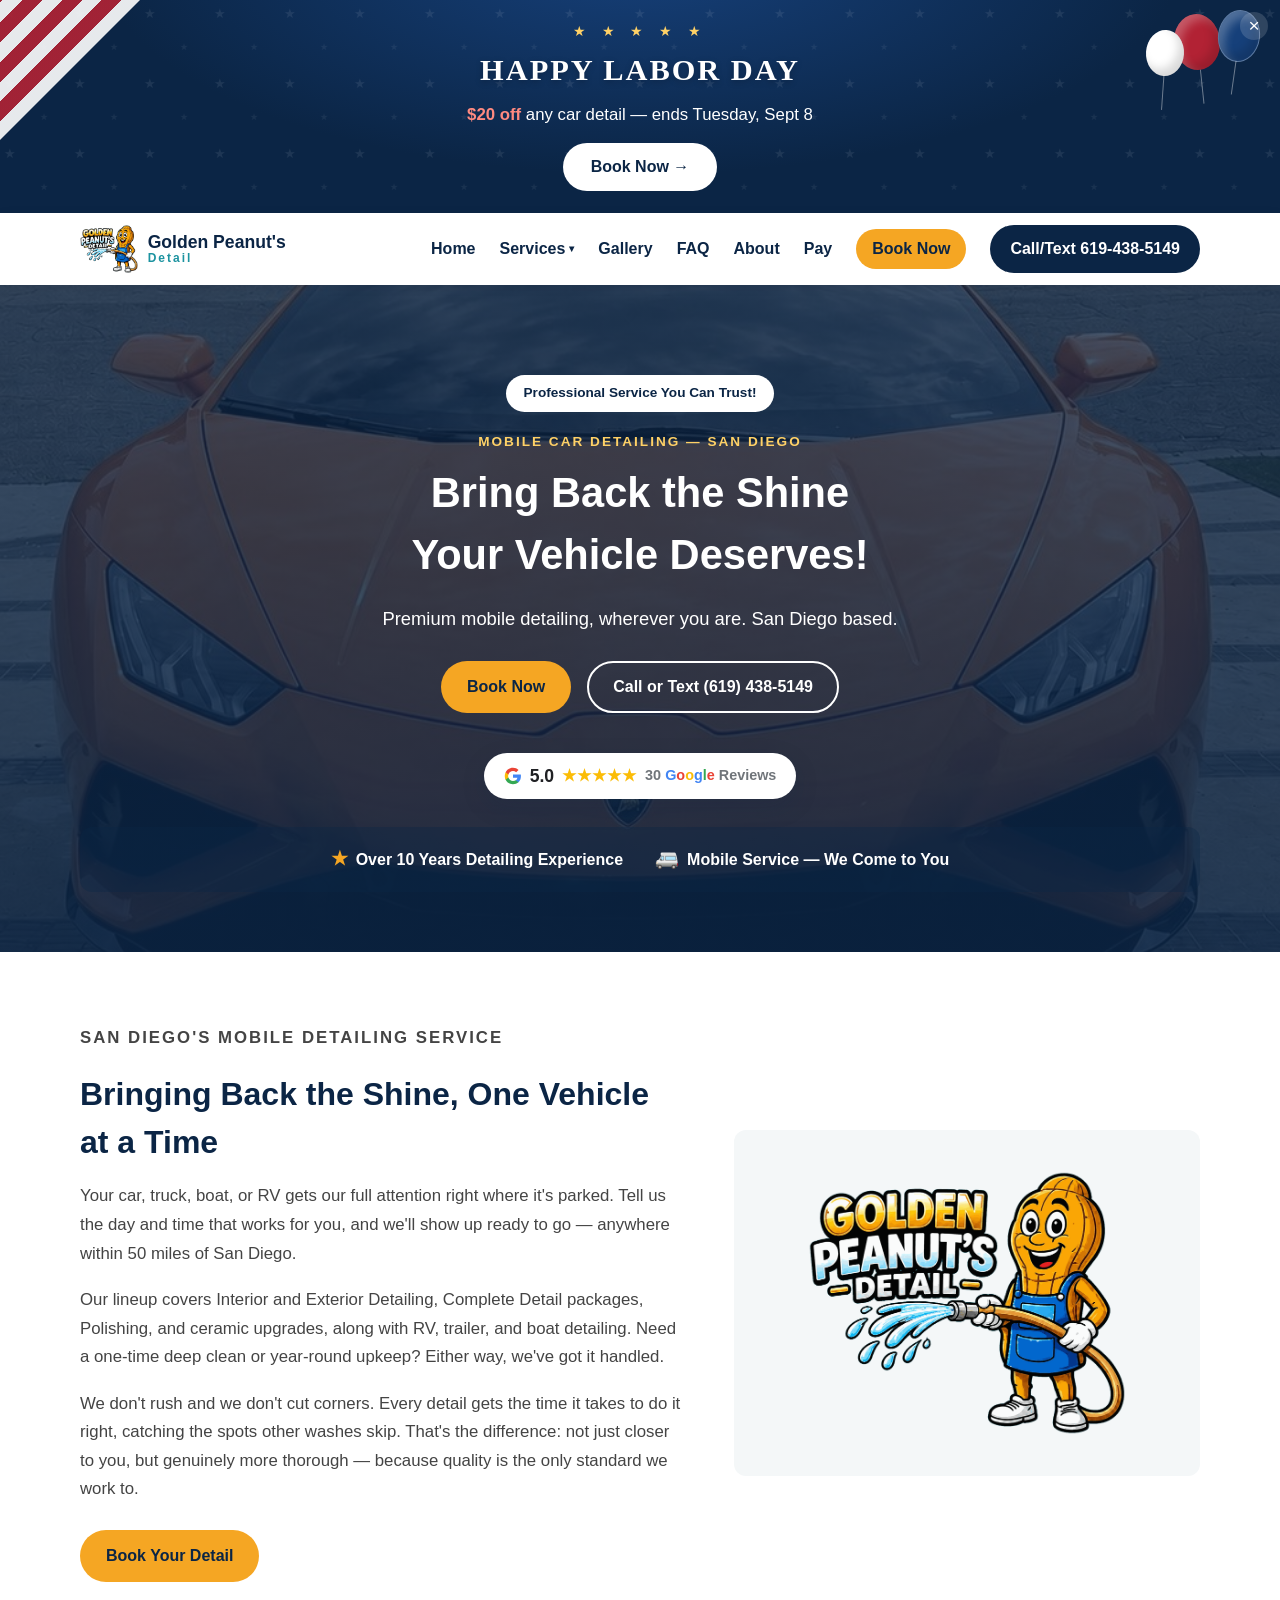
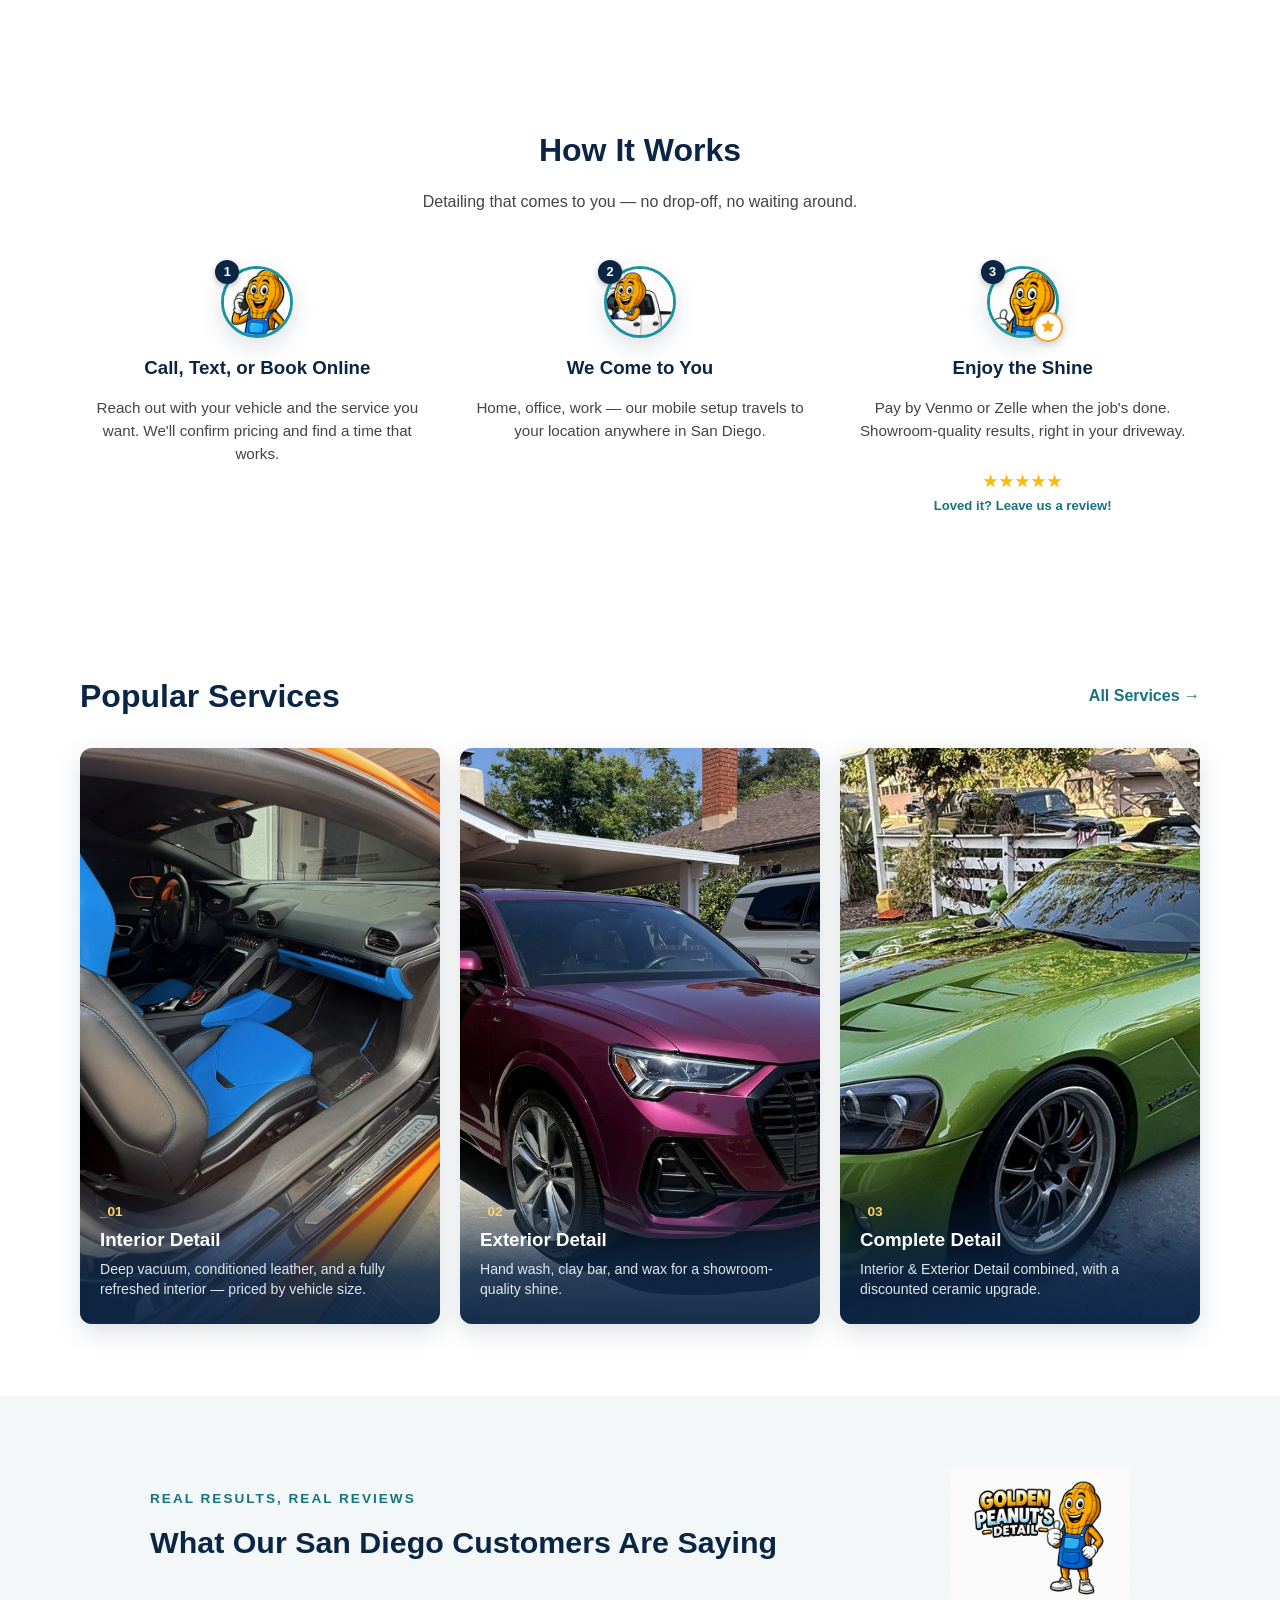
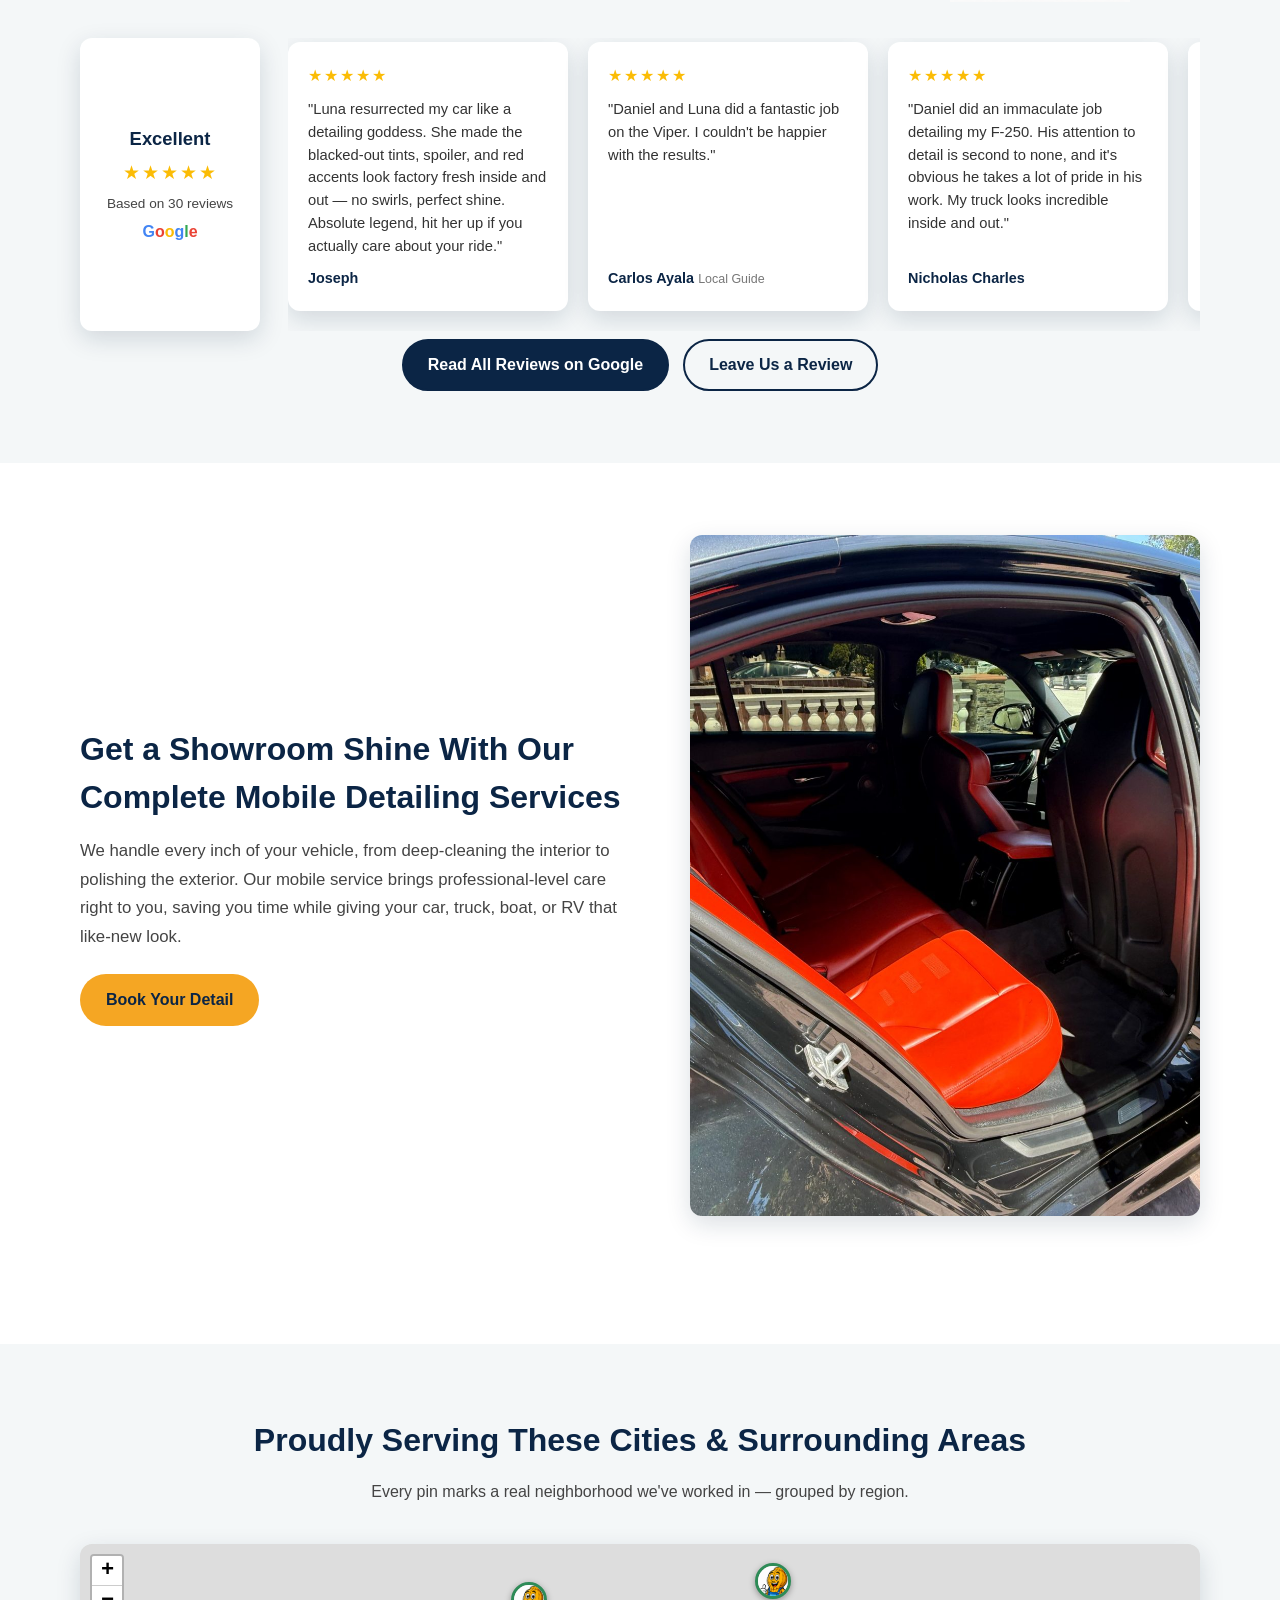
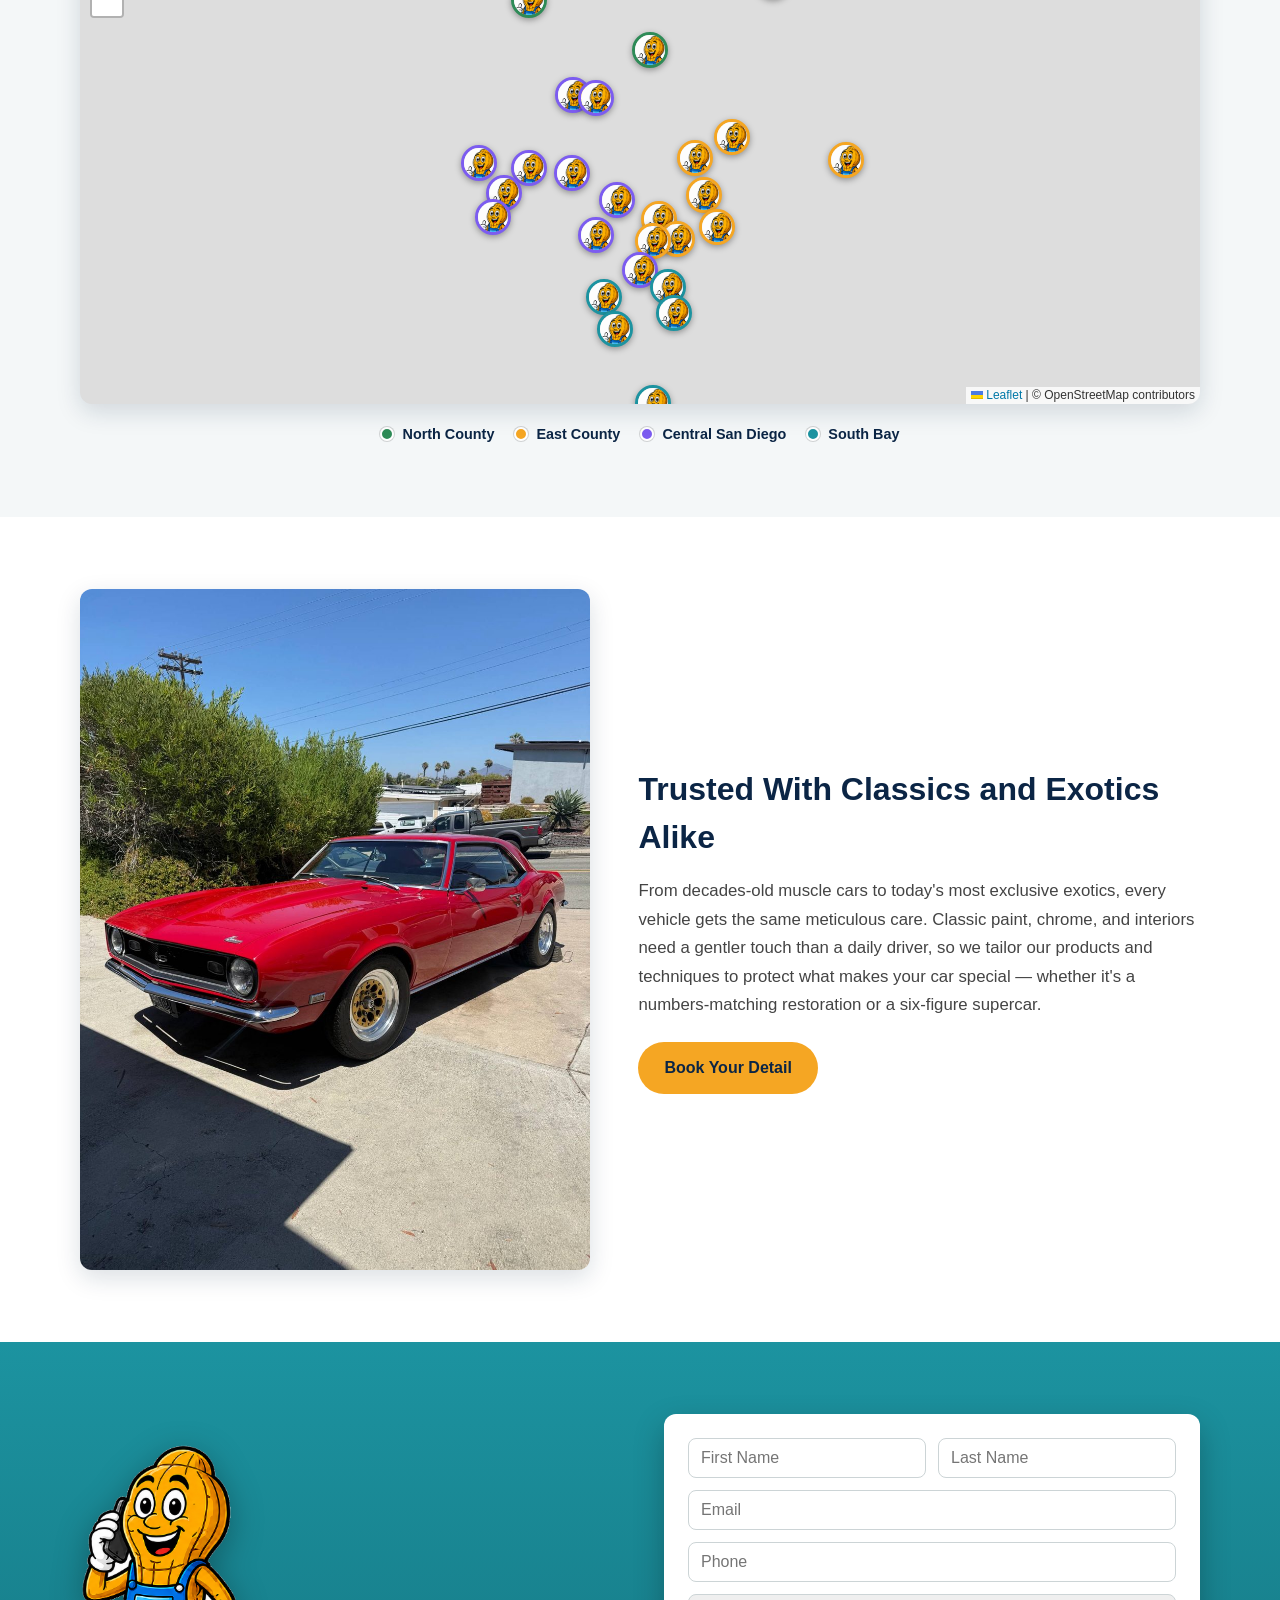
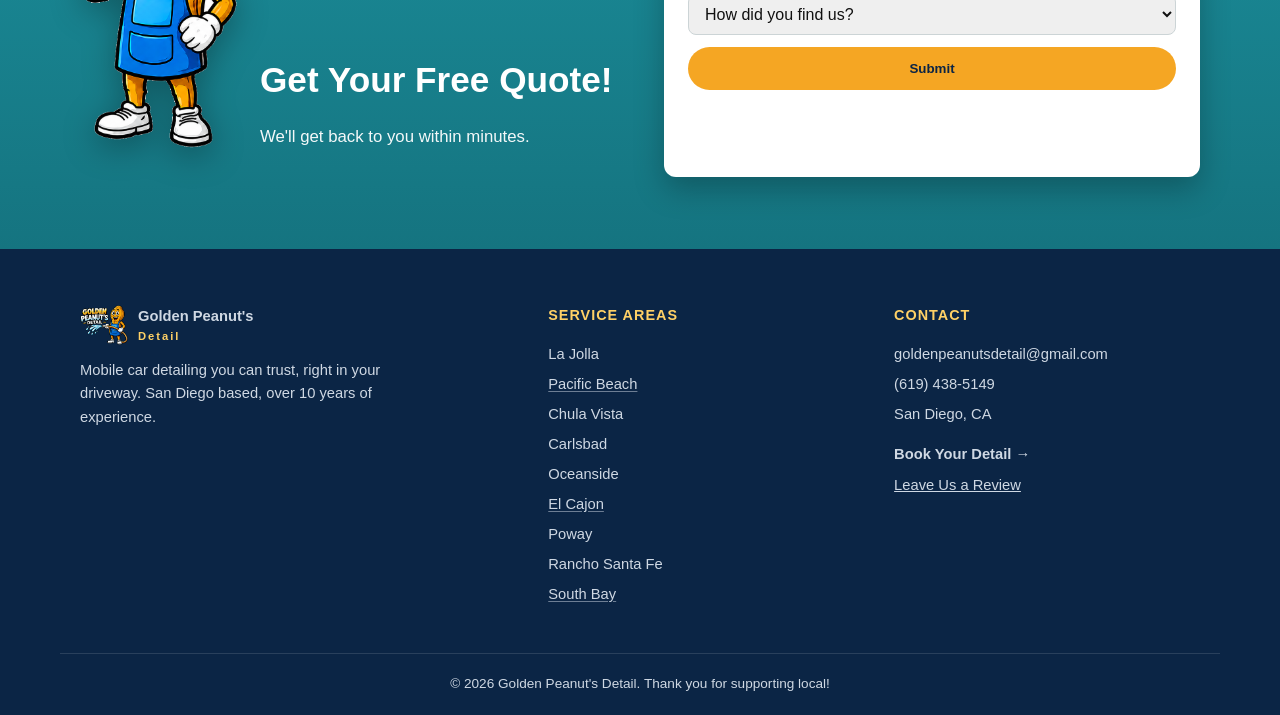
==== commit 8824c9ee: "Add Labor Day promo banner to homepage Original CSS/SVG artwork (flag-stripe corner, floating balloo" ====
--- a/index.html
+++ b/index.html
@@ -25,7 +25,7 @@
 <meta name="twitter:title" content="Golden Peanut's Detail | Mobile Car Detailing in San Diego">
 <meta name="twitter:description" content="Golden Peanut's Detail — mobile car detailing in San Diego. Over 10 years of experience. We come to you: home, office, work, anywhere. Se habla español.">
 <meta name="twitter:image" content="https://goldenpeanutsdetail.com/images/gallery/gallery-ford-f250.jpg">
-<link rel="stylesheet" href="css/style.css?v=20260822e">
+<link rel="stylesheet" href="css/style.css?v=20260901a">
 <link rel="icon" href="images/favicon.png" type="image/png">
 <link rel="stylesheet" href="vendor/leaflet/leaflet.css">
 <script type="application/ld+json">
@@ -65,6 +65,20 @@
 </head>
 <body>
 
+<div class="promo-banner" id="promo-banner">
+  <div class="promo-flag-corner" aria-hidden="true"></div>
+  <span class="promo-balloon promo-balloon-1" aria-hidden="true"></span>
+  <span class="promo-balloon promo-balloon-2" aria-hidden="true"></span>
+  <span class="promo-balloon promo-balloon-3" aria-hidden="true"></span>
+  <button class="promo-banner-close" id="promo-banner-close" aria-label="Dismiss">&times;</button>
+  <div class="promo-banner-inner">
+    <div class="promo-stars-row">★ ★ ★ ★ ★</div>
+    <h2 class="promo-heading">Happy Labor Day</h2>
+    <p class="promo-sub"><strong>$20 off</strong> any car detail &mdash; ends Tuesday, Sept 8</p>
+    <a href="contact.html" class="btn ld-cta">Book Now &rarr;</a>
+  </div>
+</div>
+
 <header class="site-header">
   <div class="container header-inner">
     <a href="index.html" class="logo">
@@ -428,7 +442,7 @@
   </div>
 </footer>
 
-<script src="js/main.js?v=20260824b"></script>
+<script src="js/main.js?v=20260901a"></script>
 <script src="vendor/leaflet/leaflet.js"></script>
 <script src="js/service-map.js?v=20260817a"></script>
 </body>
--- a/css/style.css
+++ b/css/style.css
@@ -1420,3 +1420,111 @@
   .nav-dropdown.open .nav-dropdown-menu { display: block; }
   .nav-dropdown-menu a, .nav-dropdown-menu span { padding: 8px 0; }
 }
+
+/* PROMO BANNER — Labor Day (original artwork, no stock assets) */
+.promo-banner {
+  position: relative;
+  overflow: hidden;
+  background: radial-gradient(ellipse at 50% -20%, #16407a 0%, var(--navy) 60%);
+  background-image:
+    url("data:image/svg+xml,%3Csvg xmlns='http://www.w3.org/2000/svg' width='70' height='70'%3E%3Ctext x='4' y='18' font-size='13' fill='%23ffffff' opacity='0.08'%3E%E2%98%85%3C/text%3E%3Ctext x='40' y='50' font-size='9' fill='%23ffffff' opacity='0.06'%3E%E2%98%85%3C/text%3E%3C/svg%3E"),
+    radial-gradient(ellipse at 50% -20%, #16407a 0%, var(--navy) 60%);
+  color: var(--white);
+  text-align: center;
+  padding: 22px 44px;
+}
+.promo-flag-corner {
+  position: absolute;
+  top: 0;
+  left: 0;
+  width: 140px;
+  height: 140px;
+  clip-path: polygon(0 0, 100% 0, 0 100%);
+  background: repeating-linear-gradient(
+    -45deg,
+    #b22234 0px, #b22234 14px,
+    #ffffff 14px, #ffffff 28px
+  );
+  opacity: 0.9;
+}
+.promo-banner-inner {
+  position: relative;
+  z-index: 1;
+  max-width: 640px;
+  margin: 0 auto;
+}
+.promo-stars-row {
+  letter-spacing: 6px;
+  color: var(--gold-light);
+  font-size: 0.85rem;
+  margin-bottom: 6px;
+}
+.promo-heading {
+  font-family: Georgia, "Times New Roman", serif;
+  font-weight: 800;
+  font-size: 1.9rem;
+  letter-spacing: 2px;
+  text-transform: uppercase;
+  margin: 0 0 8px;
+  color: var(--white);
+  text-shadow: 0 2px 6px rgba(0,0,0,0.25);
+}
+.promo-sub {
+  font-size: 1.05rem;
+  margin: 0 0 16px;
+}
+.promo-sub strong { color: #ff8a80; font-weight: 800; }
+.promo-banner .btn.ld-cta {
+  display: inline-block;
+  background: var(--white);
+  color: var(--navy);
+  font-weight: 800;
+  padding: 10px 26px;
+  border-radius: 999px;
+  text-decoration: none;
+}
+.promo-banner .btn.ld-cta:hover { background: var(--gold-light); }
+.promo-balloon {
+  position: absolute;
+  border-radius: 50%;
+  box-shadow: inset -6px -6px 10px rgba(0,0,0,0.15), inset 6px 6px 10px rgba(255,255,255,0.25);
+}
+.promo-balloon::after {
+  content: "";
+  position: absolute;
+  left: 50%;
+  top: 100%;
+  width: 1px;
+  height: 34px;
+  background: rgba(255,255,255,0.4);
+}
+.promo-balloon-1 { width: 46px; height: 56px; background: #b22234; top: 14px; right: 60px; transform: rotate(-6deg); }
+.promo-balloon-2 { width: 38px; height: 46px; background: #ffffff; top: 30px; right: 96px; transform: rotate(4deg); }
+.promo-balloon-3 { width: 42px; height: 52px; background: #16407a; top: 10px; right: 20px; transform: rotate(8deg); border: 1px solid rgba(255,255,255,0.3); }
+.promo-banner-close {
+  position: absolute;
+  right: 12px;
+  top: 12px;
+  z-index: 2;
+  background: rgba(255,255,255,0.15);
+  border: none;
+  border-radius: 50%;
+  width: 28px;
+  height: 28px;
+  font-size: 1.2rem;
+  line-height: 1;
+  color: var(--white);
+  cursor: pointer;
+}
+.promo-banner-close:hover { background: rgba(255,255,255,0.3); }
+@media (max-width: 640px) {
+  .promo-banner { padding: 20px 16px; }
+  .promo-flag-corner { width: 90px; height: 90px; }
+  .promo-heading { font-size: 1.3rem; letter-spacing: 1px; }
+  .promo-sub { font-size: 0.9rem; }
+  .promo-balloon-1, .promo-balloon-2, .promo-balloon-3 { display: none; }
+}
+@media (max-width: 640px) {
+  .promo-banner { font-size: 0.85rem; padding: 10px 36px 10px 10px; }
+  .promo-banner a { display: block; margin: 4px 0 0; }
+}
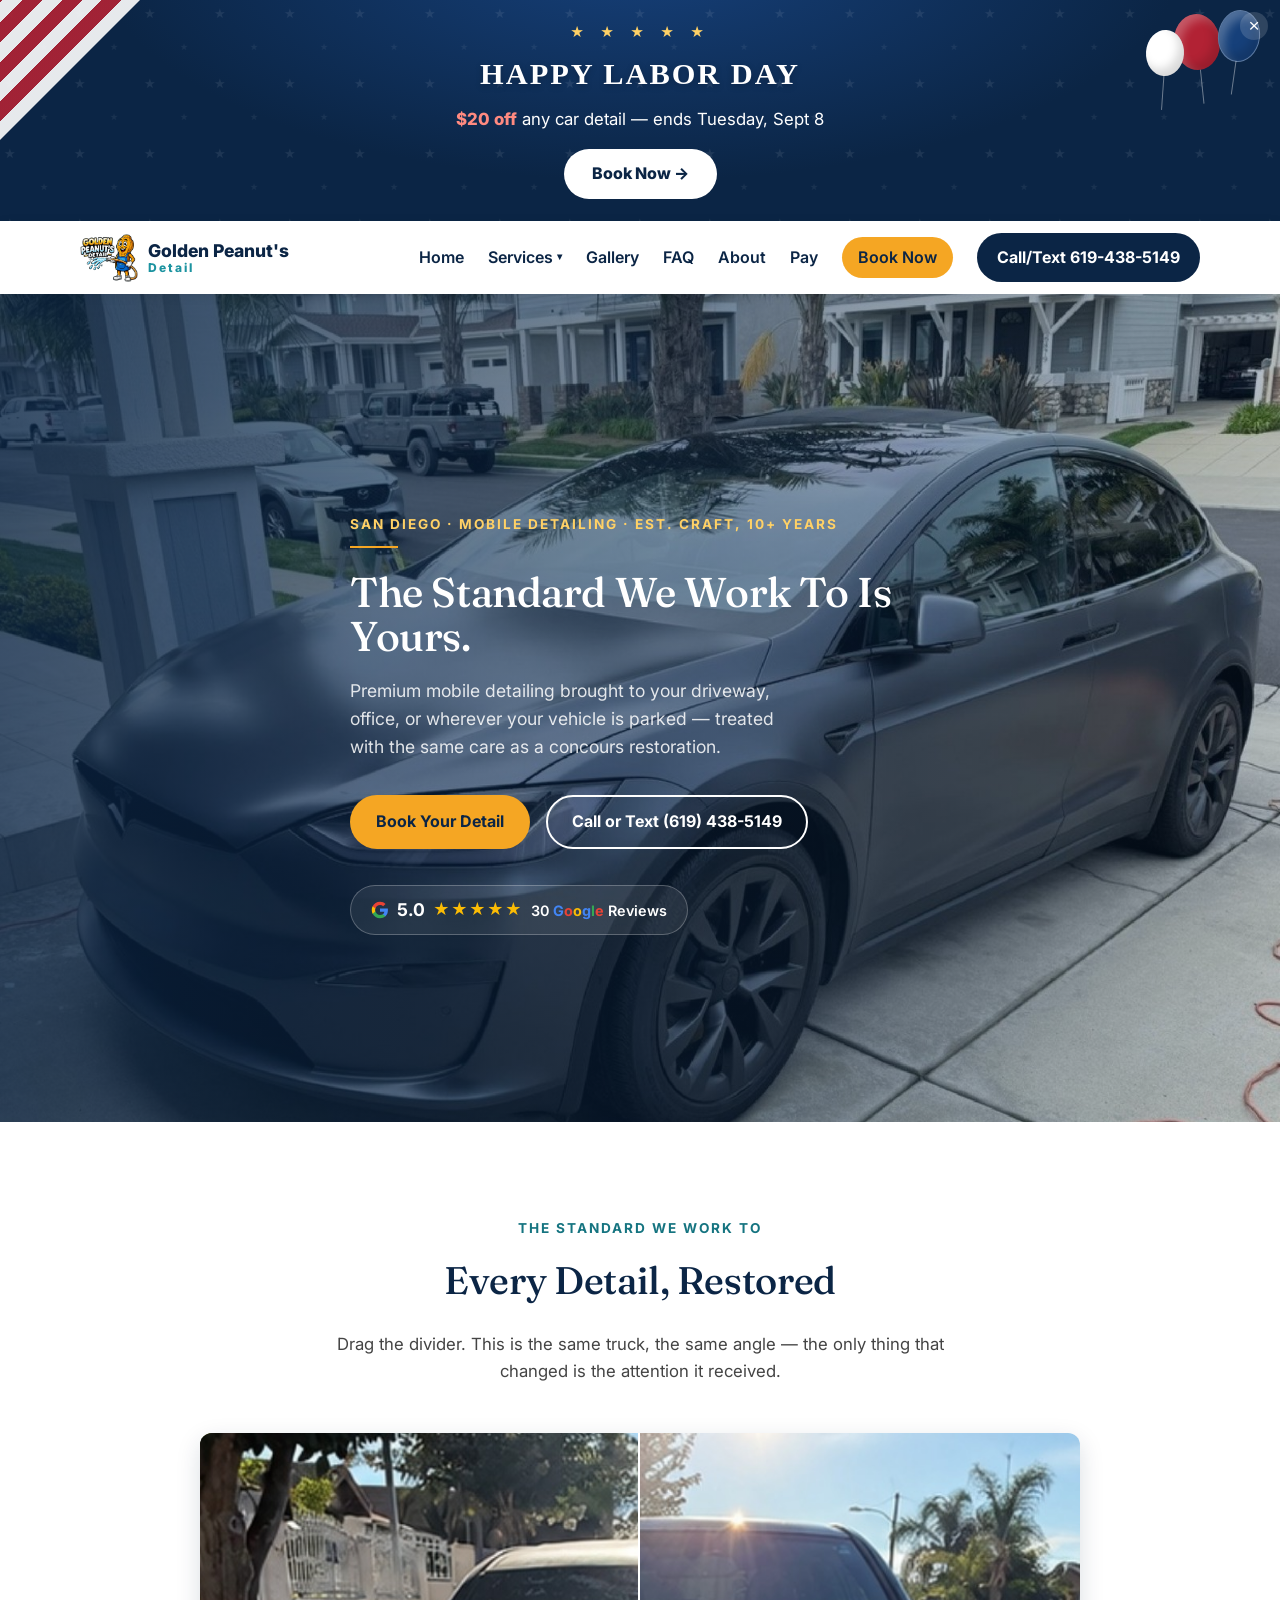
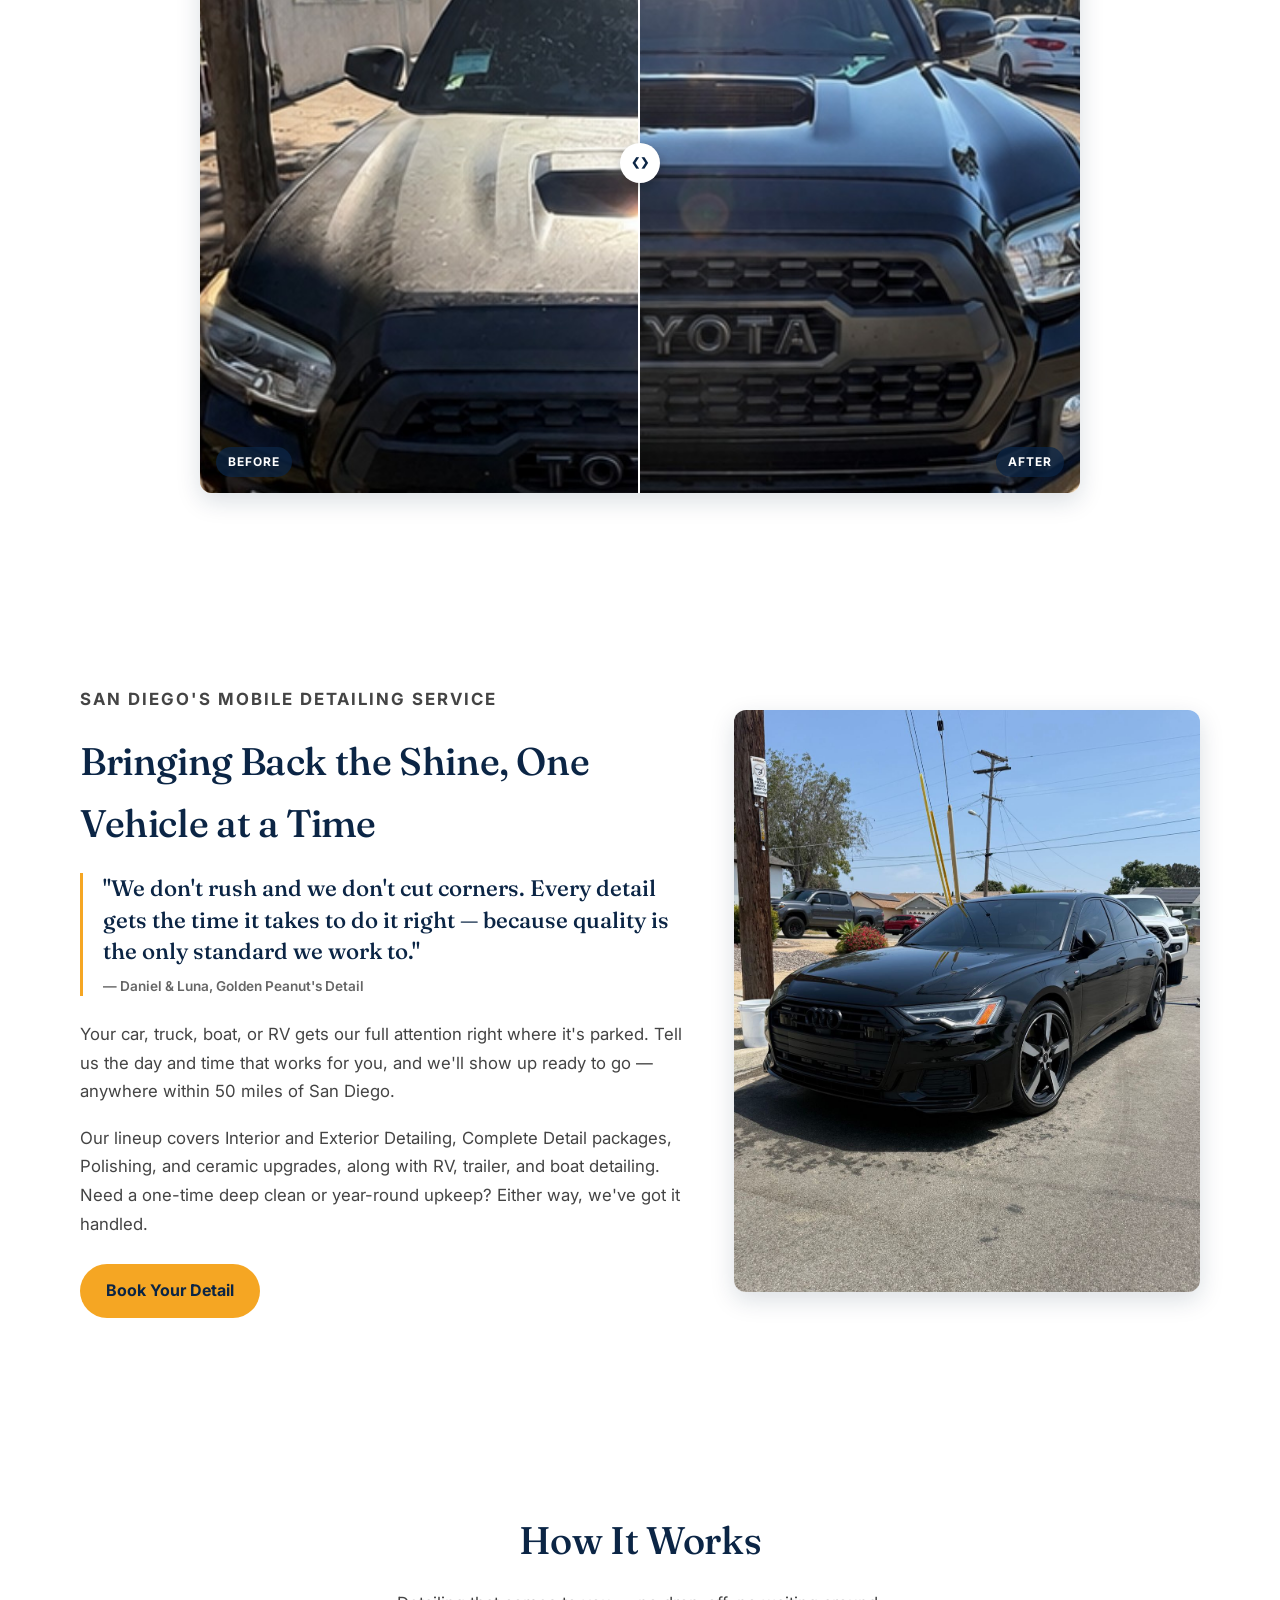
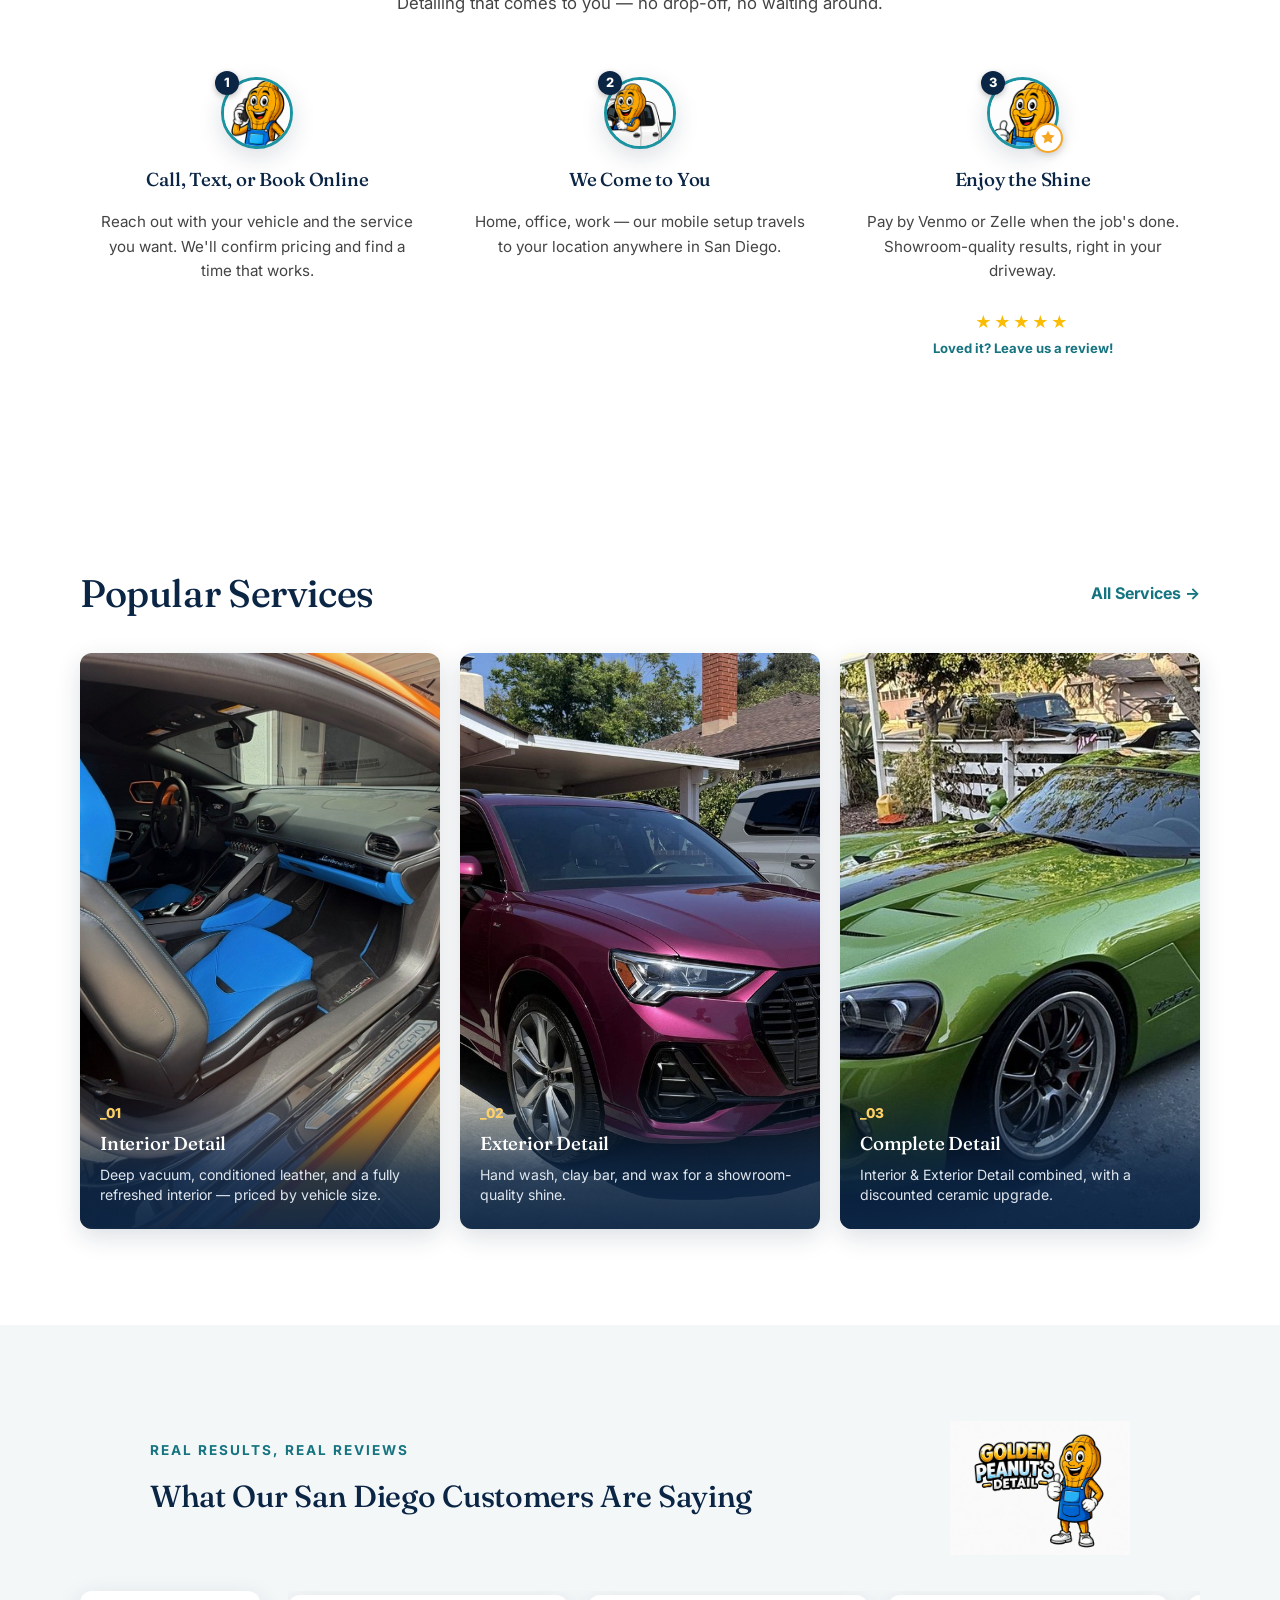
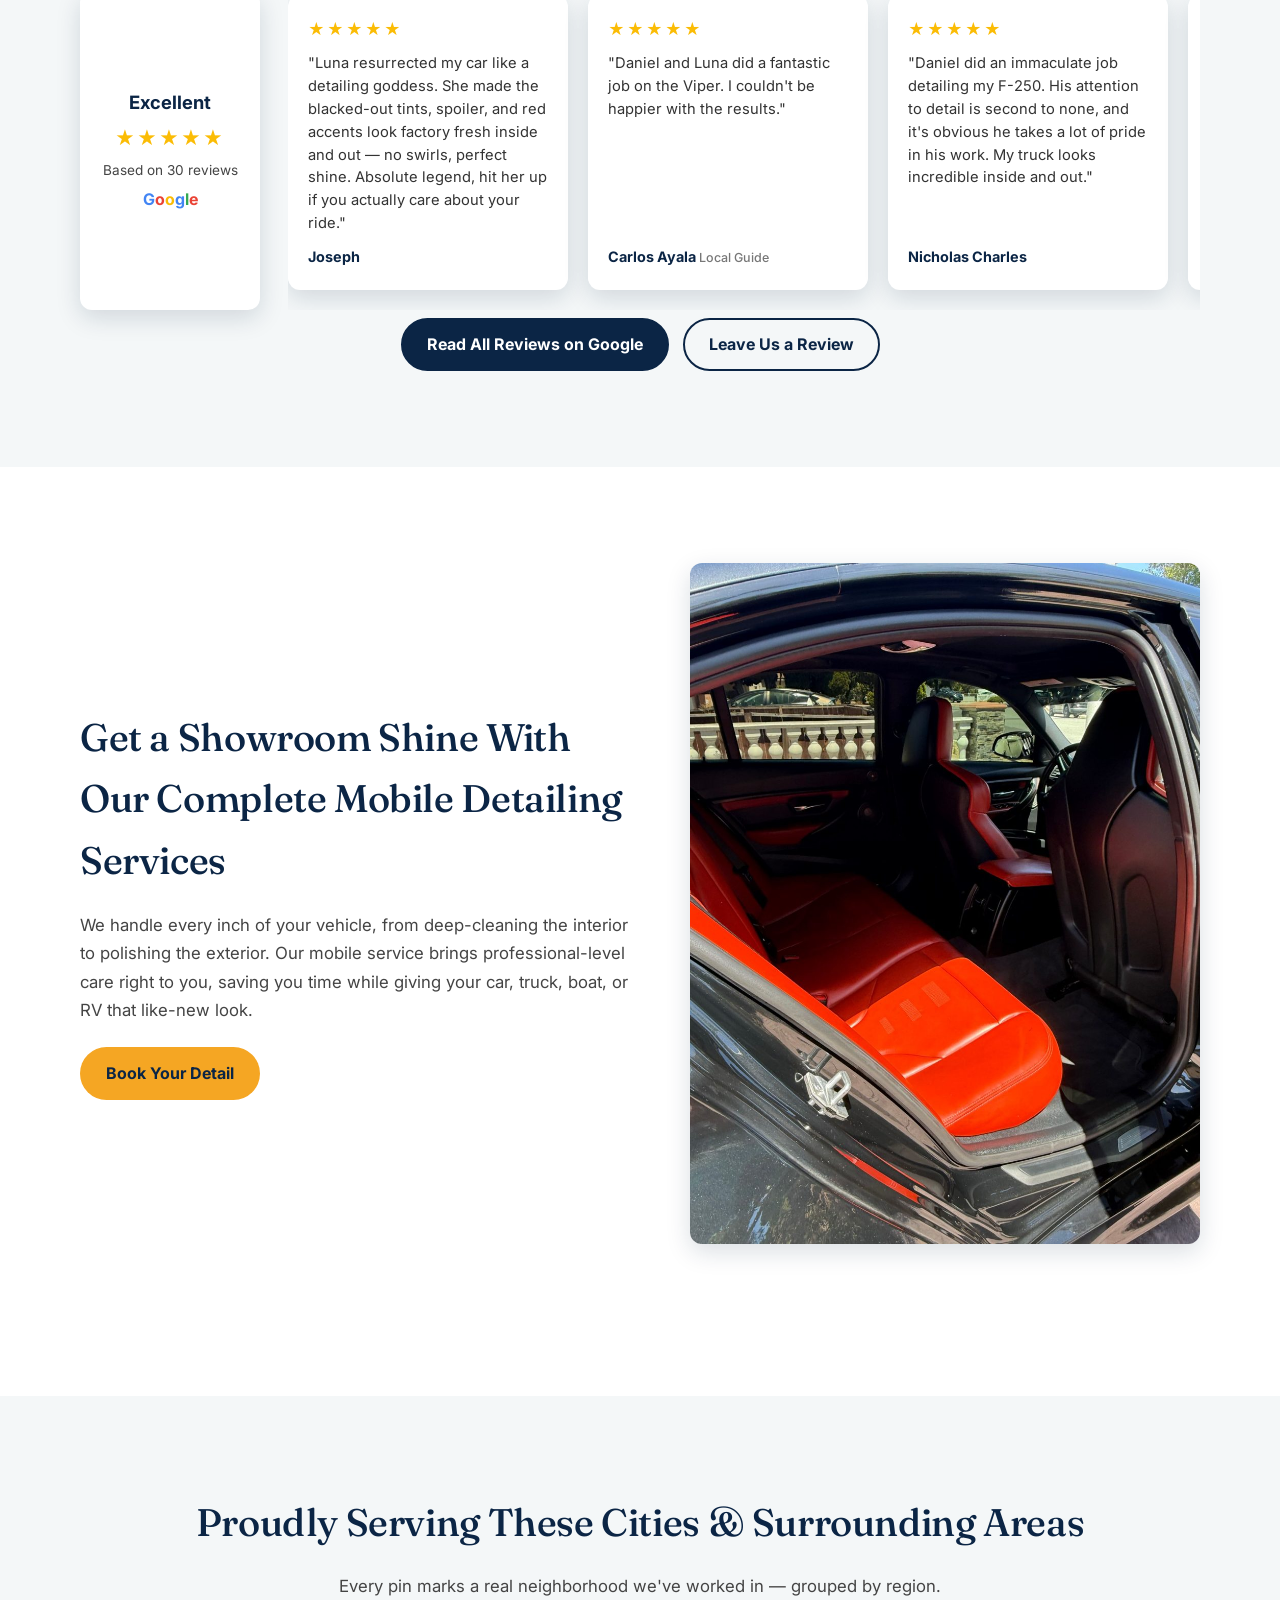
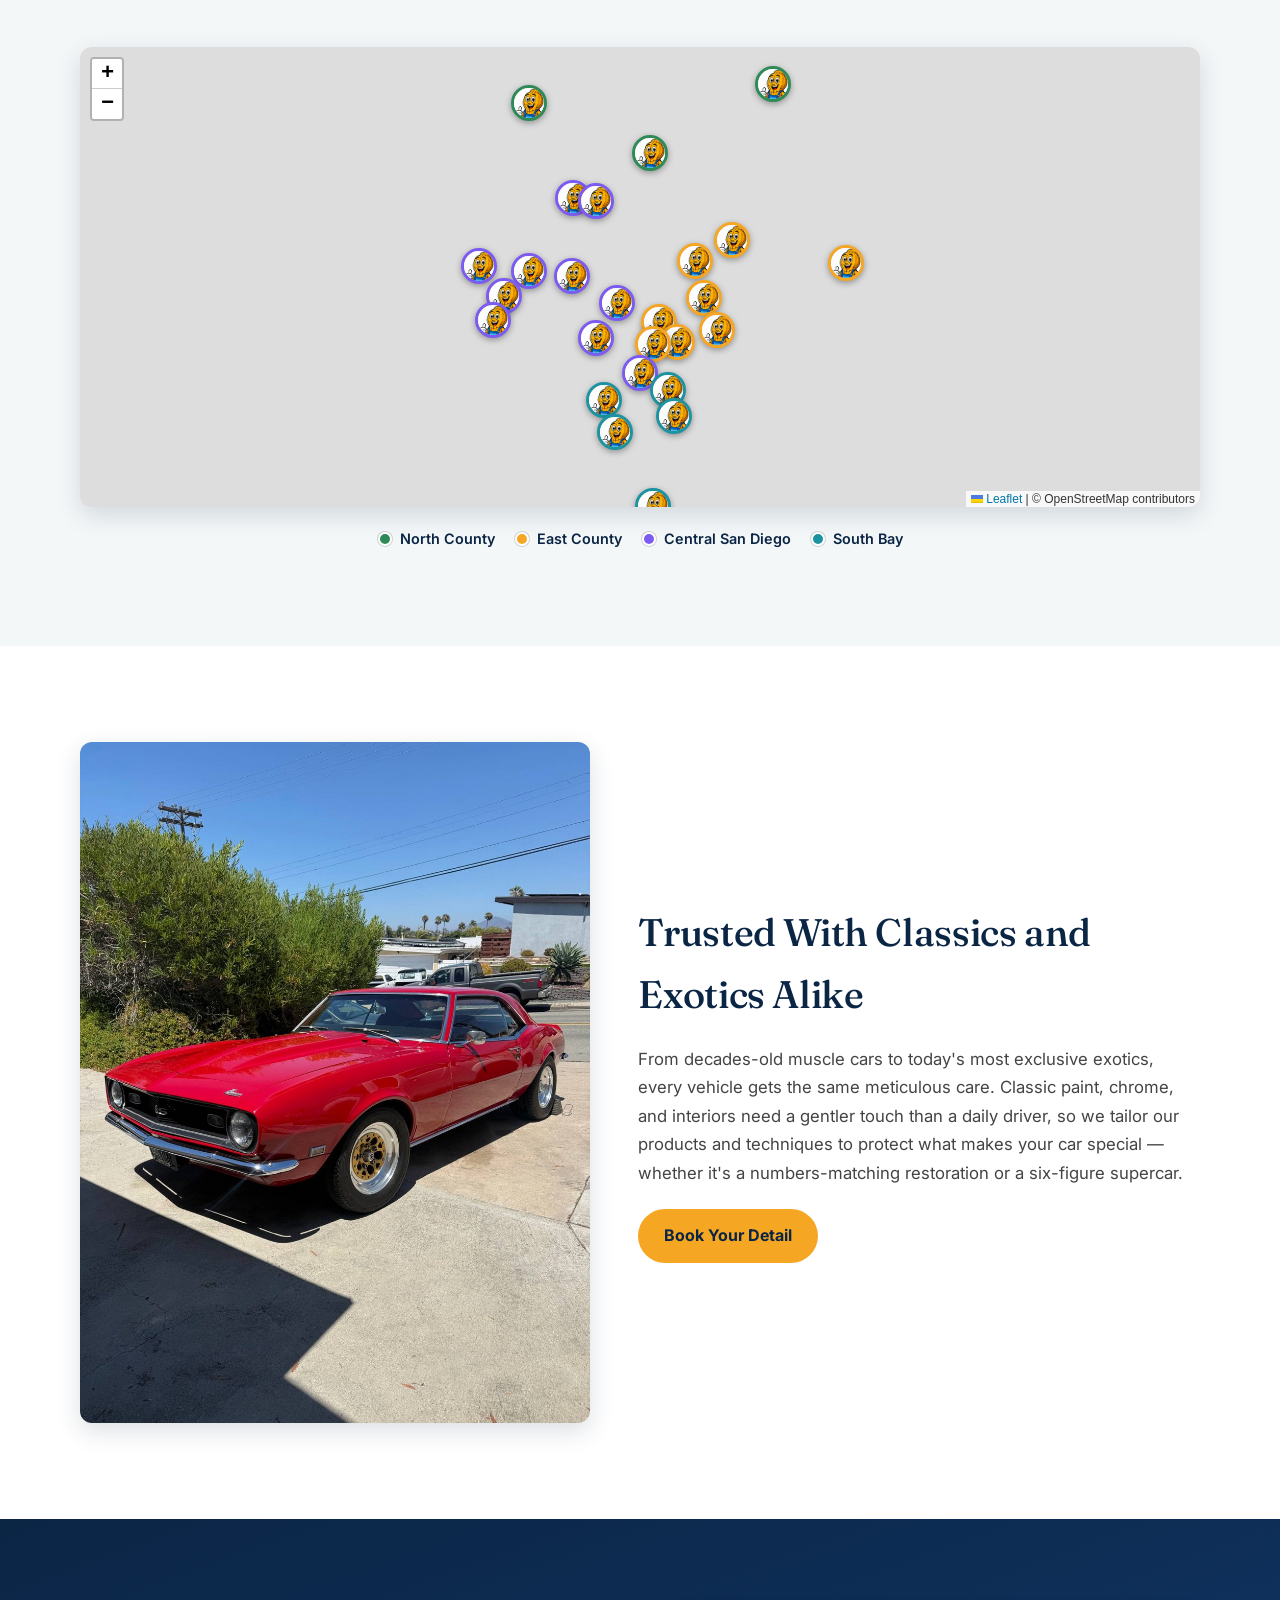
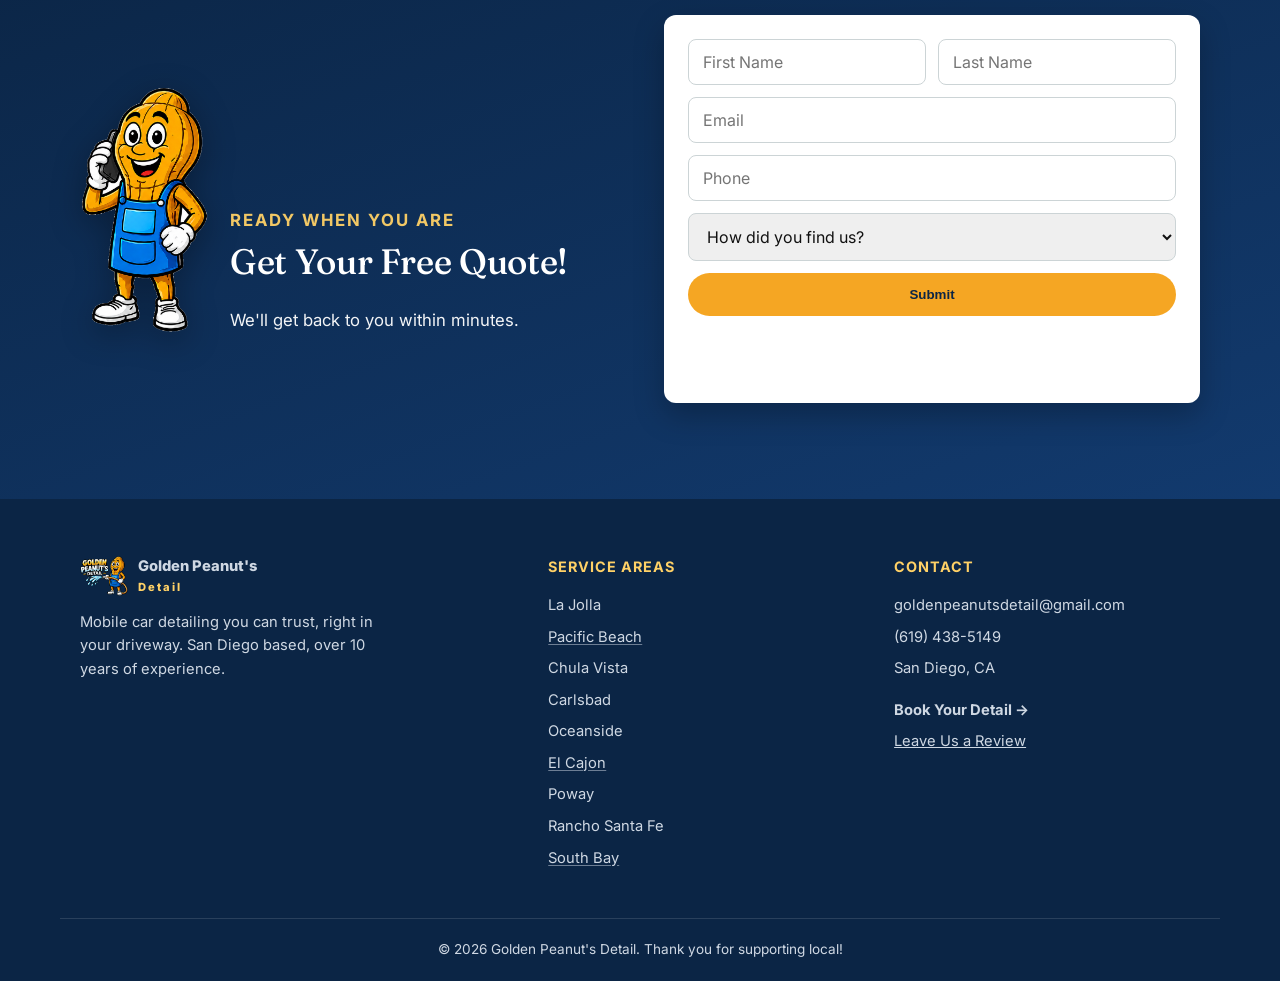
==== commit 540364be: "Redesign homepage with a premium editorial direction Site-wide: - Add Fraunces (serif display) + Int" ====
--- a/index.html
+++ b/index.html
@@ -25,7 +25,10 @@
 <meta name="twitter:title" content="Golden Peanut's Detail | Mobile Car Detailing in San Diego">
 <meta name="twitter:description" content="Golden Peanut's Detail — mobile car detailing in San Diego. Over 10 years of experience. We come to you: home, office, work, anywhere. Se habla español.">
 <meta name="twitter:image" content="https://goldenpeanutsdetail.com/images/gallery/gallery-ford-f250.jpg">
-<link rel="stylesheet" href="css/style.css?v=20260901a">
+<link rel="preconnect" href="https://fonts.googleapis.com">
+<link rel="preconnect" href="https://fonts.gstatic.com" crossorigin>
+<link href="https://fonts.googleapis.com/css2?family=Fraunces:opsz,wght@9..144,400;9..144,500;9..144,600&family=Inter:wght@400;500;600;700&display=swap" rel="stylesheet">
+<link rel="stylesheet" href="css/style.css?v=20260901b">
 <link rel="icon" href="images/favicon.png" type="image/png">
 <link rel="stylesheet" href="vendor/leaflet/leaflet.css">
 <script type="application/ld+json">
@@ -111,14 +114,14 @@
 <main>
 
   <!-- HERO -->
-  <section class="hero">
+  <section class="hero hero-editorial">
     <div class="container hero-inner">
-      <div class="badge-ribbon">Professional Service You Can Trust!</div>
-      <p class="eyebrow">Mobile Car Detailing &mdash; San Diego</p>
-      <h1>Bring Back the Shine<br>Your Vehicle Deserves!</h1>
-      <p class="hero-sub">Premium mobile detailing, wherever you are. San Diego based.</p>
+      <p class="eyebrow">San Diego &middot; Mobile Detailing &middot; Est. Craft, 10+ Years</p>
+      <div class="hero-rule"></div>
+      <h1>The Standard We Work To Is Yours.</h1>
+      <p class="hero-sub">Premium mobile detailing brought to your driveway, office, or wherever your vehicle is parked &mdash; treated with the same care as a concours restoration.</p>
       <div class="hero-ctas">
-        <a href="contact.html" class="btn btn-primary">Book Now</a>
+        <a href="contact.html" class="btn btn-primary">Book Your Detail</a>
         <a href="tel:6194385149" class="btn btn-outline">Call or Text (619) 438-5149</a>
       </div>
       <a href="https://www.google.com/search?q=Golden+Peanuts+Detail+reviews" target="_blank" rel="noopener" class="google-rating-badge">
@@ -132,32 +135,47 @@
         <span class="google-rating-stars">★★★★★</span>
         <span class="google-rating-count">30 <span class="google-word"><span class="g-blue">G</span><span class="g-red">o</span><span class="g-yellow">o</span><span class="g-blue">g</span><span class="g-green">l</span><span class="g-red">e</span></span> Reviews</span>
       </a>
-      <div class="trust-bar">
-        <div class="trust-item">
-          <span class="trust-icon">★</span>
-          <span>Over 10 Years Detailing Experience</span>
-        </div>
-        <div class="trust-item">
-          <span class="trust-icon">🚐</span>
-          <span>Mobile Service — We Come to You</span>
-        </div>
+    </div>
+  </section>
+
+  <!-- TRANSFORMATION (signature moment) -->
+  <section class="section transform-section reveal">
+    <div class="container">
+      <p class="eyebrow eyebrow-dark" style="text-align:center;">The Standard We Work To</p>
+      <h2 class="section-title">Every Detail, Restored</h2>
+      <p class="section-sub">Drag the divider. This is the same truck, the same angle &mdash; the only thing that changed is the attention it received.</p>
+      <div class="compare-slider" id="compare-slider">
+        <div class="compare-after">
+          <img src="images/gallery/gallery-tacoma-front-after.jpg" alt="Black Toyota Tacoma after detailing — deep glossy shine">
+        </div>
+        <div class="compare-before" id="compare-before">
+          <img src="images/gallery/gallery-tacoma-front-before.jpg" alt="Black Toyota Tacoma before detailing — dusty exterior">
+        </div>
+        <div class="compare-handle" id="compare-handle">
+          <span class="compare-handle-grip">&#10094;&#10095;</span>
+        </div>
+        <span class="compare-label compare-label-before">Before</span>
+        <span class="compare-label compare-label-after">After</span>
       </div>
     </div>
   </section>
 
   <!-- INTRO -->
-  <section class="section intro-section">
+  <section class="section intro-section reveal">
     <div class="container intro-grid">
       <div class="intro-text">
         <p class="eyebrow eyebrow-dark">San Diego's Mobile Detailing Service</p>
         <h2 class="section-title" style="text-align:left;">Bringing Back the Shine, One Vehicle at a Time</h2>
+        <blockquote class="pull-quote">
+          "We don't rush and we don't cut corners. Every detail gets the time it takes to do it right &mdash; because quality is the only standard we work to."
+          <span class="pull-quote-cite">&mdash; Daniel &amp; Luna, Golden Peanut's Detail</span>
+        </blockquote>
         <p>Your car, truck, boat, or RV gets our full attention right where it's parked. Tell us the day and time that works for you, and we'll show up ready to go &mdash; anywhere within 50 miles of San Diego.</p>
         <p>Our lineup covers Interior and Exterior Detailing, Complete Detail packages, Polishing, and ceramic upgrades, along with RV, trailer, and boat detailing. Need a one-time deep clean or year-round upkeep? Either way, we've got it handled.</p>
-        <p>We don't rush and we don't cut corners. Every detail gets the time it takes to do it right, catching the spots other washes skip. That's the difference: not just closer to you, but genuinely more thorough &mdash; because quality is the only standard we work to.</p>
         <a href="contact.html" class="btn btn-primary">Book Your Detail</a>
       </div>
-      <div class="intro-logo-wrap">
-        <img src="images/logo.png" alt="Golden Peanut's Detail logo" class="intro-logo">
+      <div class="intro-photo-wrap">
+        <img src="images/gallery/gallery-audi-a6.jpg" alt="Detailed black Audi A6, mobile detailing">
       </div>
     </div>
   </section>
@@ -204,7 +222,7 @@
   </section>
 
   <!-- POPULAR SERVICES -->
-  <section class="section">
+  <section class="section reveal">
     <div class="container">
       <div class="popular-services-header">
         <h2 class="section-title" style="text-align:left; margin-bottom:0;">Popular Services</h2>
@@ -328,7 +346,7 @@
   </section>
 
   <!-- SPOTLESS FINISH / SERVICE AREA -->
-  <section class="section">
+  <section class="section reveal">
     <div class="container spotless-grid">
       <div class="spotless-text">
         <h2 class="section-title" style="text-align:left;">Get a Showroom Shine With Our Complete Mobile Detailing Services</h2>
@@ -357,7 +375,7 @@
   </section>
 
   <!-- CLASSIC & EXOTIC -->
-  <section class="section">
+  <section class="section reveal">
     <div class="container classic-grid">
       <div class="classic-image">
         <img src="images/gallery/gallery-camaro-ss.jpg" alt="Detailed classic red Chevrolet Camaro SS">
@@ -376,6 +394,7 @@
       <div class="quote-text">
         <img src="images/quote-mascot-full.png" alt="Peanut mascot on the phone" class="quote-mascot">
         <div class="quote-text-copy">
+          <p class="eyebrow" style="text-align:left;">Ready When You Are</p>
           <h2 class="section-title quote-title">Get Your Free Quote!</h2>
           <p>We'll get back to you within minutes.</p>
         </div>
@@ -442,7 +461,7 @@
   </div>
 </footer>
 
-<script src="js/main.js?v=20260901a"></script>
+<script src="js/main.js?v=20260901b"></script>
 <script src="vendor/leaflet/leaflet.js"></script>
 <script src="js/service-map.js?v=20260817a"></script>
 </body>
--- a/css/style.css
+++ b/css/style.css
@@ -9,16 +9,18 @@
   --gray-light: #f4f7f8;
   --radius: 12px;
   --shadow: 0 8px 24px rgba(11, 37, 69, 0.15);
+  --font-serif: "Fraunces", Georgia, "Times New Roman", serif;
+  --font-sans: "Inter", "Segoe UI", Roboto, Helvetica, Arial, sans-serif;
 }
 
 * { box-sizing: border-box; }
 
 body {
   margin: 0;
-  font-family: "Segoe UI", Roboto, Helvetica, Arial, sans-serif;
+  font-family: var(--font-sans);
   color: var(--black);
   background: var(--white);
-  line-height: 1.5;
+  line-height: 1.6;
 }
 
 img { max-width: 100%; display: block; }
@@ -32,9 +34,9 @@
 
 a { color: inherit; text-decoration: none; }
 
-h1, h2, h3 { color: var(--navy); margin: 0 0 0.5em; }
-
-.section { padding: 72px 0; }
+h1, h2, h3 { color: var(--navy); margin: 0 0 0.5em; font-family: var(--font-serif); font-weight: 500; letter-spacing: -0.01em; }
+
+.section { padding: 96px 0; }
 .section-alt { background: var(--gray-light); }
 
 /* PAGE HERO (sub-pages) */
@@ -69,15 +71,16 @@
 .explore-card p { color: #555; font-size: 0.92rem; margin: 0; }
 
 .section-title {
-  font-size: 2rem;
+  font-size: 2.4rem;
   text-align: center;
 }
 
 .section-sub {
   text-align: center;
   max-width: 640px;
-  margin: 0 auto 40px;
+  margin: 0 auto 48px;
   color: #444;
+  font-size: 1.05rem;
 }
 
 .btn {
@@ -236,6 +239,54 @@
   padding: 90px 0 60px;
   text-align: center;
 }
+.hero-editorial {
+  background:
+    linear-gradient(100deg, rgba(11,37,69,0.82) 0%, rgba(11,37,69,0.55) 45%, rgba(11,37,69,0.25) 100%),
+    url("../images/gallery/gallery-tesla-model-x-wrap.jpg") center 42% / cover no-repeat;
+  min-height: 92vh;
+  display: flex;
+  align-items: center;
+  text-align: left;
+  padding: 140px 0 80px;
+}
+.hero-editorial .hero-inner { max-width: 620px; }
+.hero-editorial .eyebrow {
+  color: var(--gold-light);
+  font-family: var(--font-sans);
+}
+.hero-editorial .hero-rule {
+  width: 48px;
+  height: 2px;
+  background: var(--gold);
+  margin: 0 0 22px;
+}
+.hero-editorial h1 {
+  font-size: 3.2rem;
+  line-height: 1.08;
+  font-weight: 500;
+  margin-bottom: 20px;
+}
+.hero-editorial .hero-sub {
+  font-family: var(--font-sans);
+  font-size: 1.1rem;
+  font-weight: 400;
+  color: rgba(255,255,255,0.85);
+  max-width: 460px;
+  margin-bottom: 34px;
+}
+.hero-editorial .hero-ctas { justify-content: flex-start; margin-bottom: 36px; }
+.hero-editorial .google-rating-badge {
+  background: rgba(255,255,255,0.08);
+  border: 1px solid rgba(255,255,255,0.25);
+  color: var(--white);
+  box-shadow: none;
+}
+.hero-editorial .google-rating-score,
+.hero-editorial .google-rating-count { color: var(--white); }
+@media (max-width: 720px) {
+  .hero-editorial { min-height: auto; padding: 120px 0 60px; }
+  .hero-editorial h1 { font-size: 2.1rem; }
+}
 .services-hero {
   background:
     linear-gradient(180deg, rgba(11, 37, 69, 0.75) 0%, rgba(11, 37, 69, 0.88) 100%),
@@ -780,6 +831,30 @@
   justify-content: center;
 }
 .intro-logo { width: 100%; max-width: 320px; height: auto; }
+.intro-photo-wrap {
+  border-radius: var(--radius);
+  overflow: hidden;
+  box-shadow: var(--shadow);
+}
+.intro-photo-wrap img { width: 100%; height: 100%; object-fit: cover; aspect-ratio: 4/5; }
+.pull-quote {
+  font-family: var(--font-serif);
+  font-size: 1.4rem;
+  font-weight: 500;
+  line-height: 1.4;
+  color: var(--navy);
+  border-left: 3px solid var(--gold);
+  padding-left: 20px;
+  margin: 0 0 24px;
+}
+.pull-quote-cite {
+  display: block;
+  font-family: var(--font-sans);
+  font-size: 0.85rem;
+  font-weight: 600;
+  color: #666;
+  margin-top: 10px;
+}
 
 @media (max-width: 860px) {
   .intro-grid { grid-template-columns: minmax(0, 1fr) minmax(0, 1fr); gap: 20px; }
@@ -1242,9 +1317,10 @@
 
 /* FREE QUOTE */
 .quote-section {
-  background: linear-gradient(180deg, var(--teal) 0%, var(--teal-dark) 100%);
-  color: var(--white);
-}
+  background: linear-gradient(160deg, var(--navy) 0%, #123a6e 100%);
+  color: var(--white);
+}
+.quote-section .eyebrow { color: var(--gold-light); }
 .quote-grid {
   display: grid;
   grid-template-columns: 1fr 1fr;
@@ -1257,7 +1333,7 @@
   gap: 20px;
 }
 .quote-mascot {
-  width: 160px;
+  width: 130px;
   height: auto;
   flex: 0 0 auto;
   filter: drop-shadow(0 8px 16px rgba(0,0,0,0.3));
@@ -1288,23 +1364,37 @@
 }
 .quote-form input,
 .quote-form select {
-  padding: 10px 12px;
+  padding: 12px 14px;
   border-radius: 8px;
   border: 1px solid #ccd4d6;
   font-size: 1rem;
   font-family: inherit;
   color: var(--black);
   width: 100%;
+  transition: border-color 0.15s ease;
+}
+.quote-form input:focus,
+.quote-form select:focus {
+  outline: none;
+  border-color: var(--navy);
 }
 .quote-submit { width: 100%; text-align: center; }
 .quote-form .form-note { color: var(--teal-dark); }
 
-@media (max-width: 860px) {
+@media (max-width: 860px) and (min-width: 641px) {
   .quote-grid { grid-template-columns: minmax(0, 1fr) minmax(0, 1fr); gap: 20px; }
   .quote-text { flex-direction: column; align-items: flex-start; gap: 10px; }
   .quote-mascot { width: 90px; }
   .quote-title { font-size: 1.4rem; }
   .quote-form { padding: 16px; }
+  .quote-form-row { grid-template-columns: 1fr; }
+}
+@media (max-width: 640px) {
+  .quote-grid { grid-template-columns: 1fr; gap: 24px; }
+  .quote-text { flex-direction: row; align-items: center; gap: 14px; }
+  .quote-mascot { width: 80px; }
+  .quote-title { font-size: 1.5rem; }
+  .quote-form { padding: 18px; }
   .quote-form-row { grid-template-columns: 1fr; }
 }
 
@@ -1528,3 +1618,96 @@
   .promo-banner { font-size: 0.85rem; padding: 10px 36px 10px 10px; }
   .promo-banner a { display: block; margin: 4px 0 0; }
 }
+
+/* TRANSFORMATION — before/after compare slider (signature moment) */
+.transform-section { background: var(--white); }
+.compare-slider {
+  position: relative;
+  max-width: 880px;
+  margin: 0 auto;
+  aspect-ratio: 4 / 3;
+  border-radius: var(--radius);
+  overflow: hidden;
+  box-shadow: var(--shadow);
+  cursor: ew-resize;
+  user-select: none;
+  touch-action: pan-y;
+}
+.compare-slider img {
+  width: 100%;
+  height: 100%;
+  object-fit: cover;
+  display: block;
+  pointer-events: none;
+}
+.compare-after,
+.compare-before {
+  position: absolute;
+  top: 0;
+  left: 0;
+  width: 100%;
+  height: 100%;
+}
+.compare-before {
+  width: 50%;
+  overflow: hidden;
+  border-right: 2px solid var(--white);
+}
+.compare-before img { width: var(--compare-img-w, 880px); max-width: none; height: 100%; }
+.compare-handle {
+  position: absolute;
+  top: 0;
+  bottom: 0;
+  left: 50%;
+  width: 44px;
+  margin-left: -22px;
+  display: flex;
+  align-items: center;
+  justify-content: center;
+  pointer-events: none;
+}
+.compare-handle-grip {
+  width: 40px;
+  height: 40px;
+  border-radius: 50%;
+  background: var(--white);
+  color: var(--navy);
+  display: flex;
+  align-items: center;
+  justify-content: center;
+  font-size: 0.7rem;
+  font-weight: 700;
+  box-shadow: 0 4px 12px rgba(0,0,0,0.25);
+}
+.compare-label {
+  position: absolute;
+  bottom: 16px;
+  background: rgba(11,37,69,0.75);
+  color: var(--white);
+  font-size: 0.75rem;
+  font-weight: 700;
+  letter-spacing: 1px;
+  text-transform: uppercase;
+  padding: 5px 12px;
+  border-radius: 999px;
+  pointer-events: none;
+}
+.compare-label-before { left: 16px; }
+.compare-label-after { right: 16px; }
+@media (max-width: 640px) {
+  .compare-slider { aspect-ratio: 3 / 4; }
+}
+
+/* Subtle scroll reveal (no flythrough — a simple fade/rise on entry) */
+.reveal {
+  opacity: 0;
+  transform: translateY(24px);
+  transition: opacity 0.7s ease, transform 0.7s ease;
+}
+.reveal.is-visible {
+  opacity: 1;
+  transform: translateY(0);
+}
+@media (prefers-reduced-motion: reduce) {
+  .reveal { opacity: 1; transform: none; transition: none; }
+}
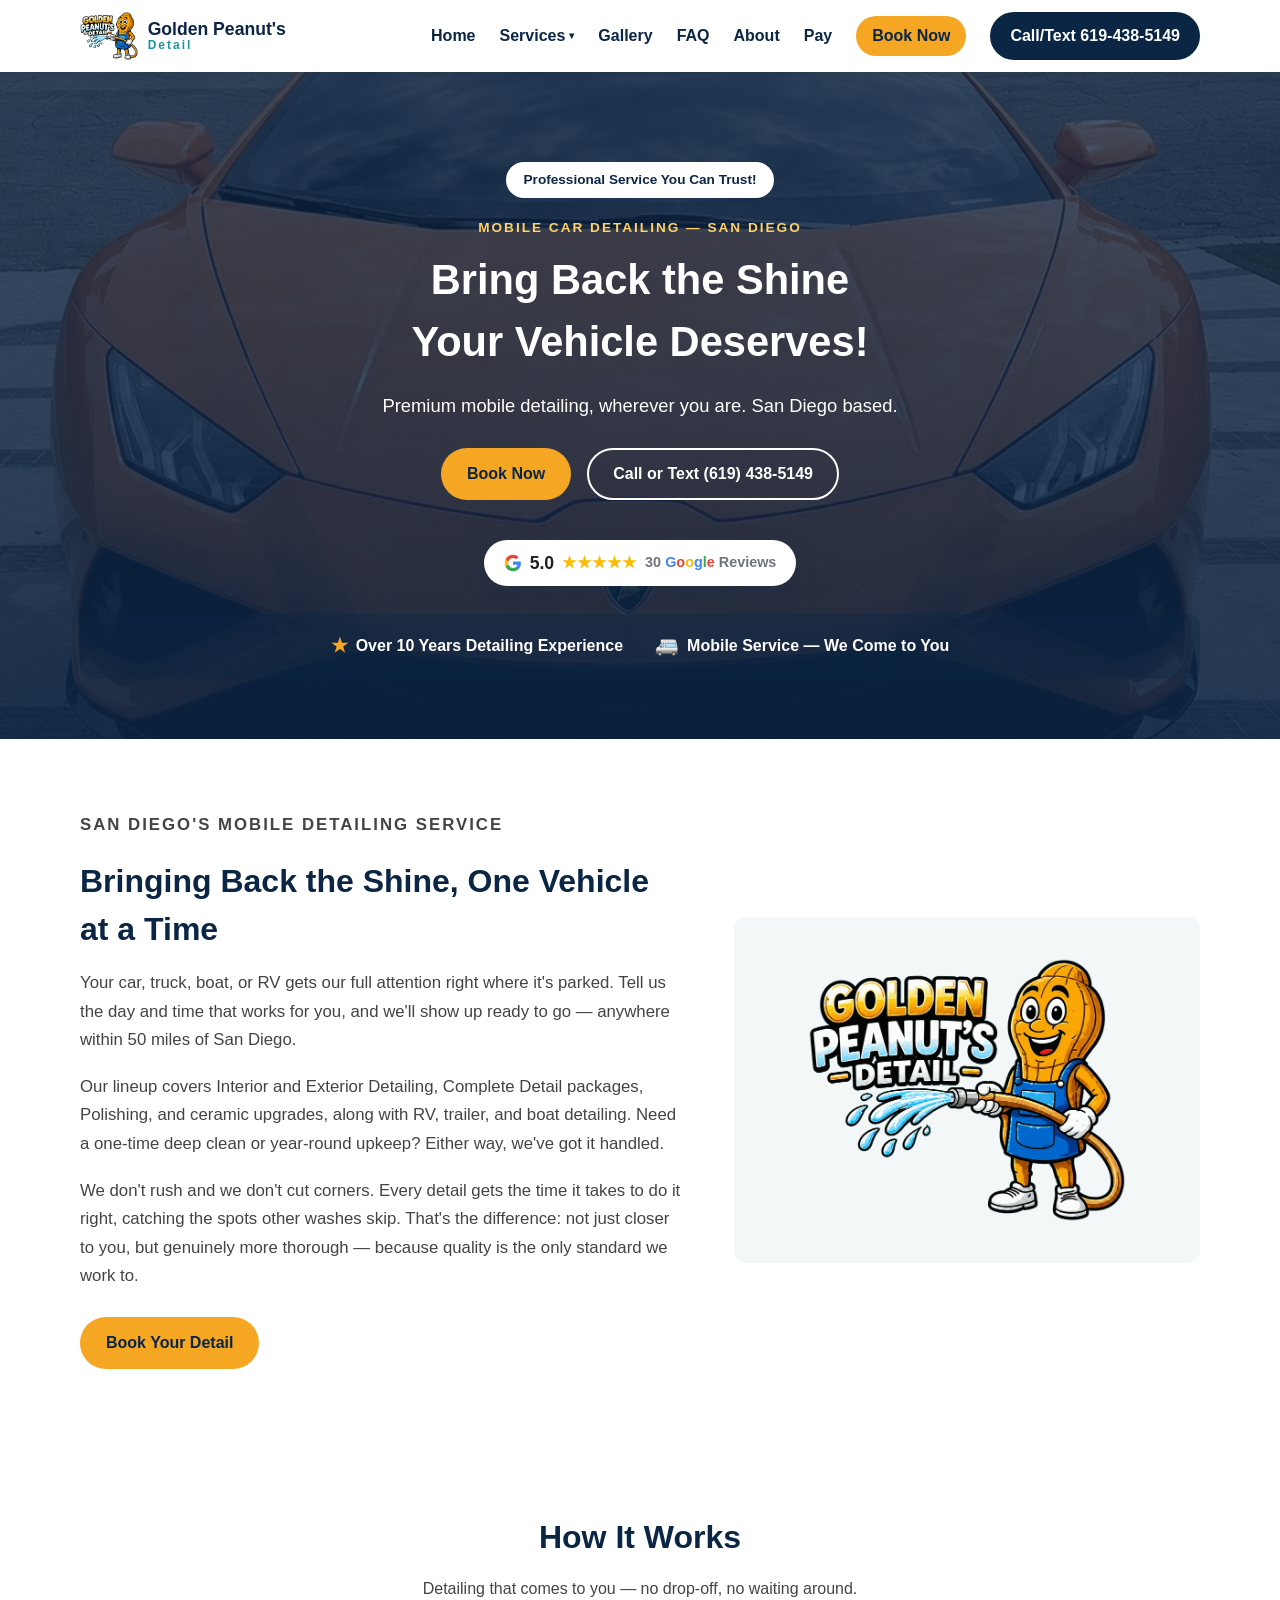
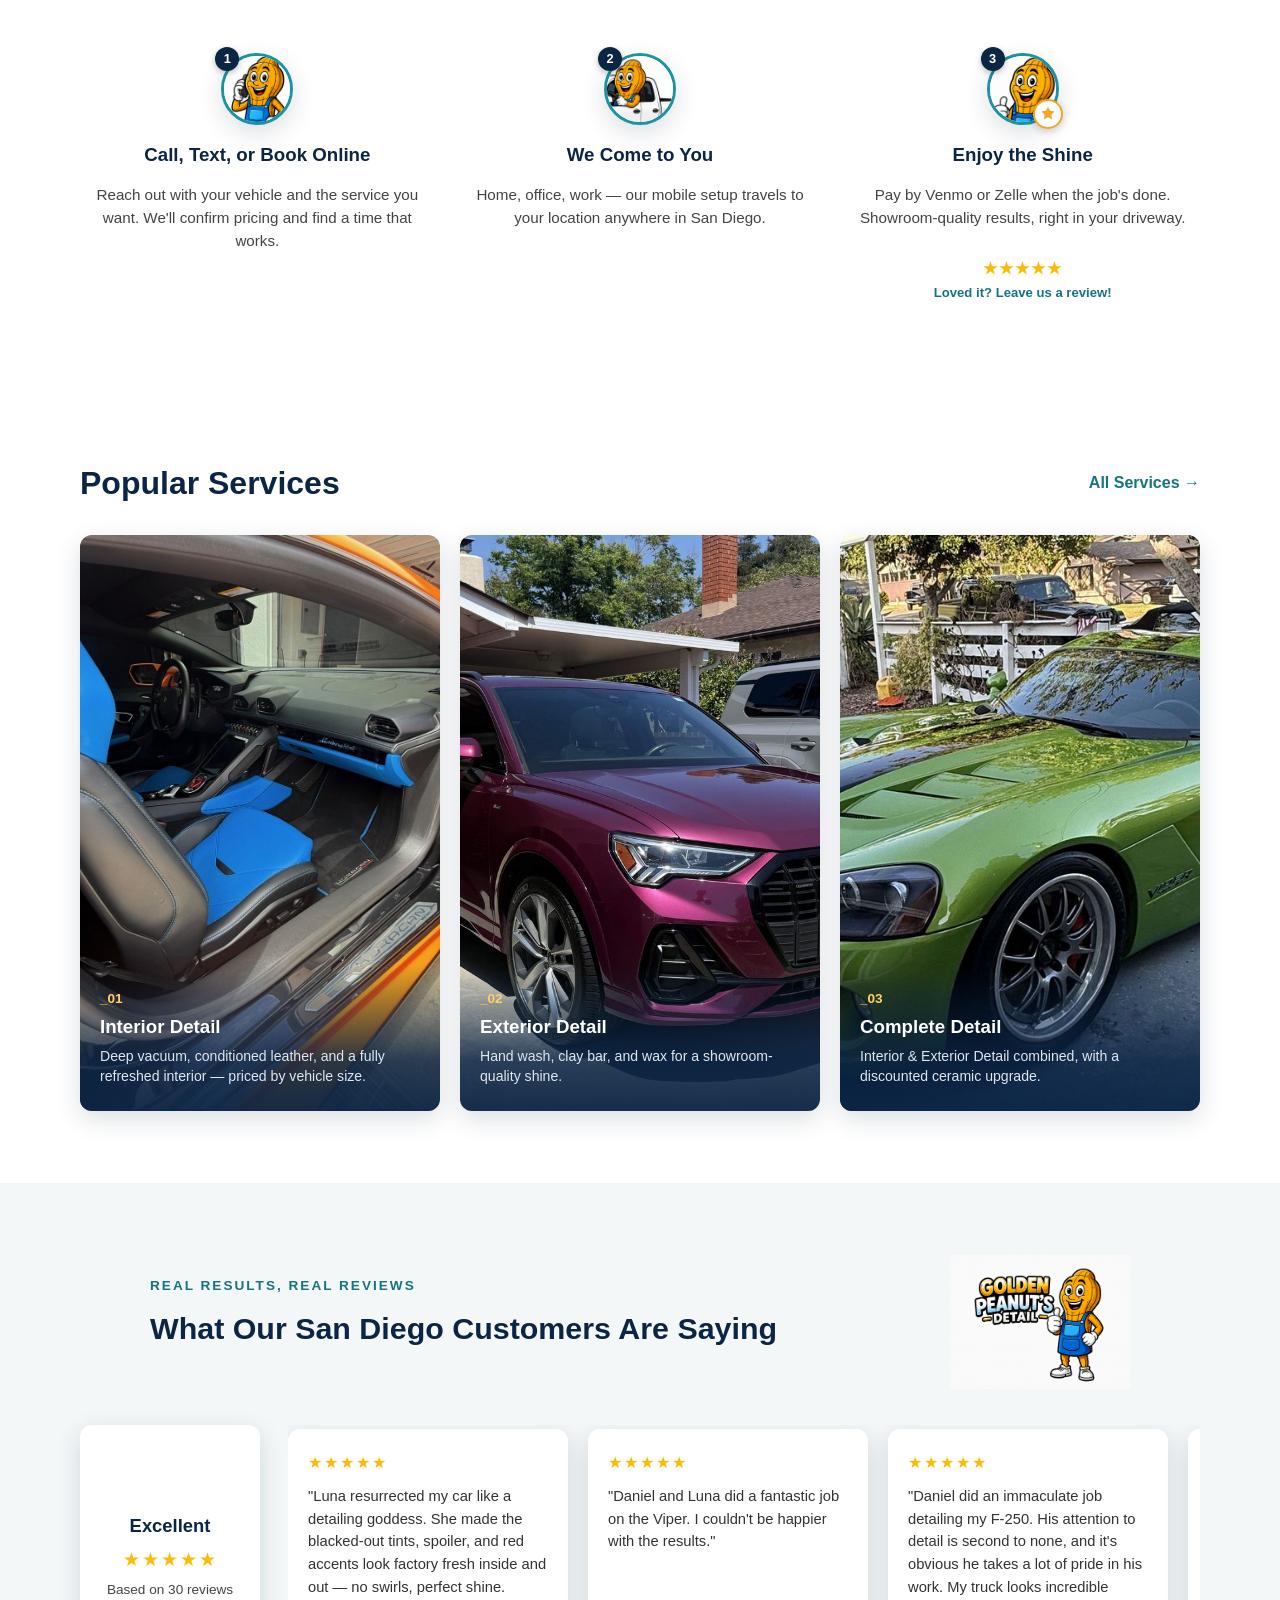
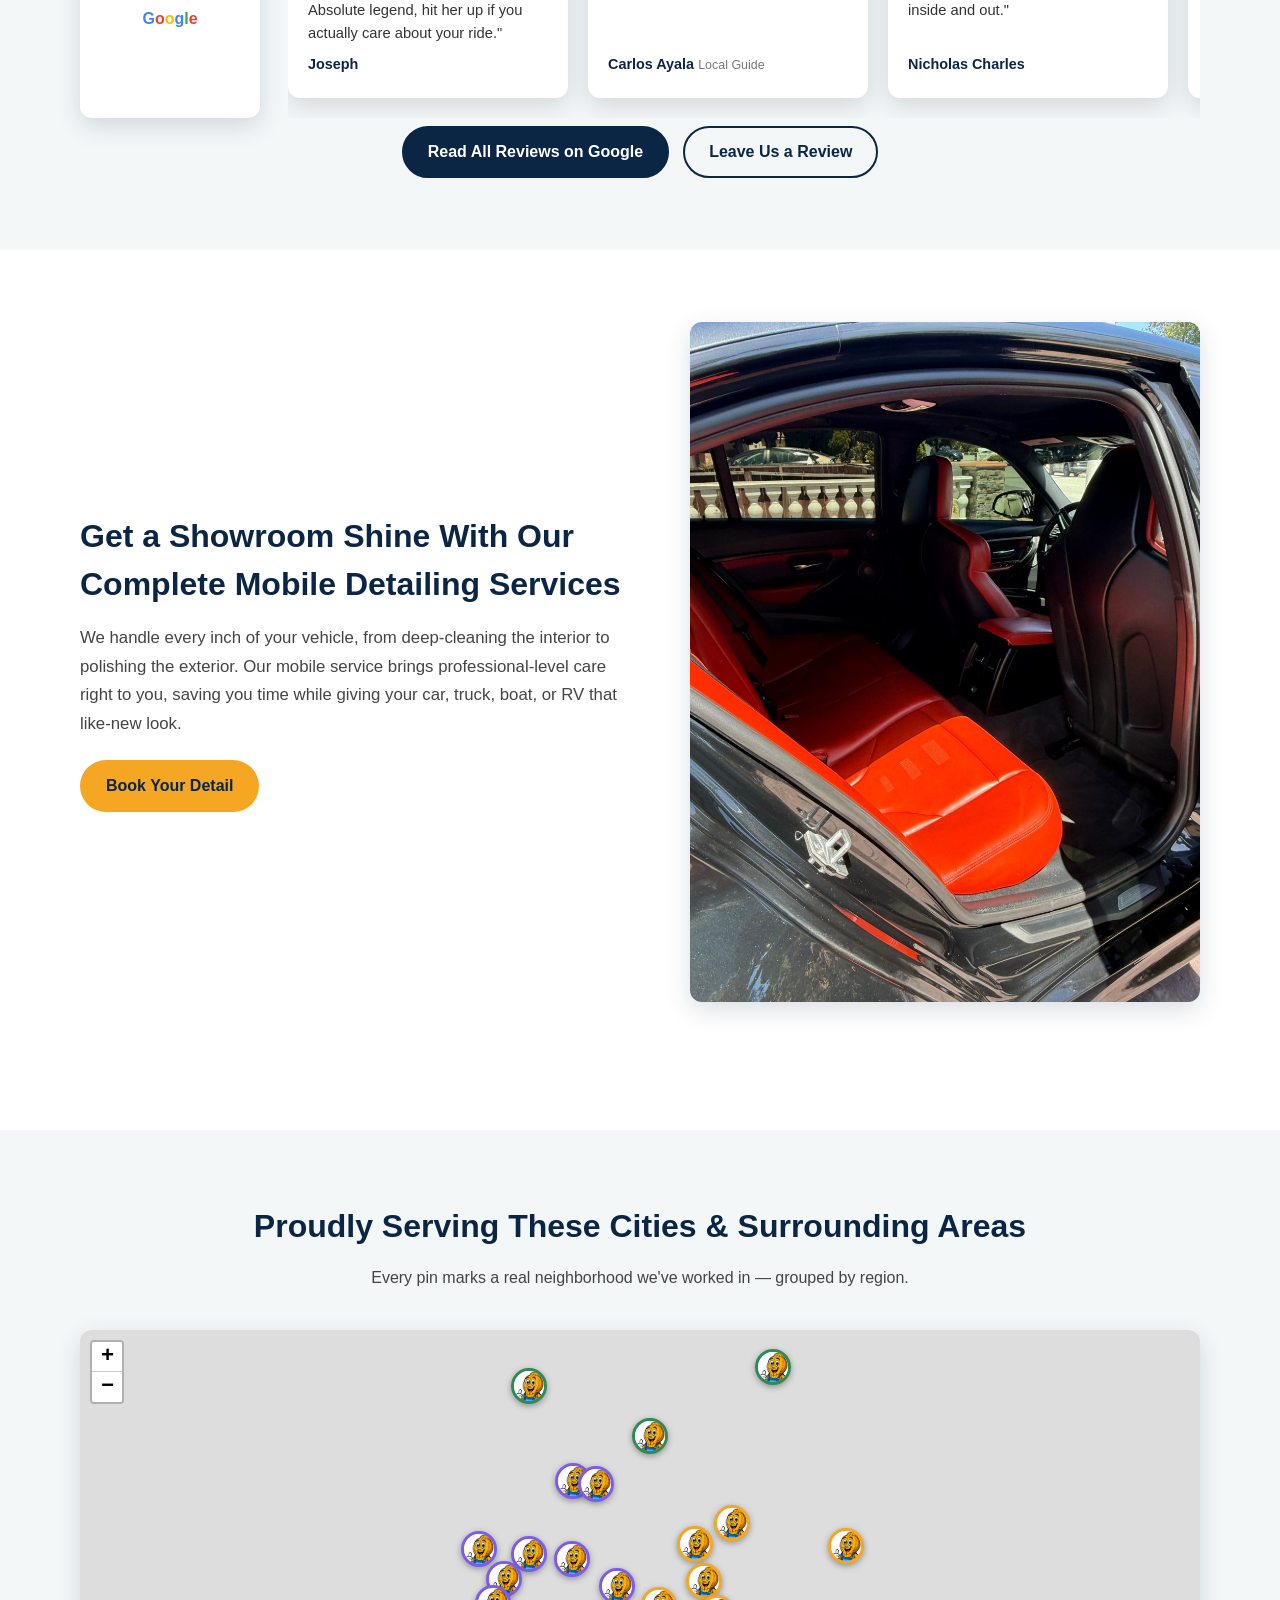
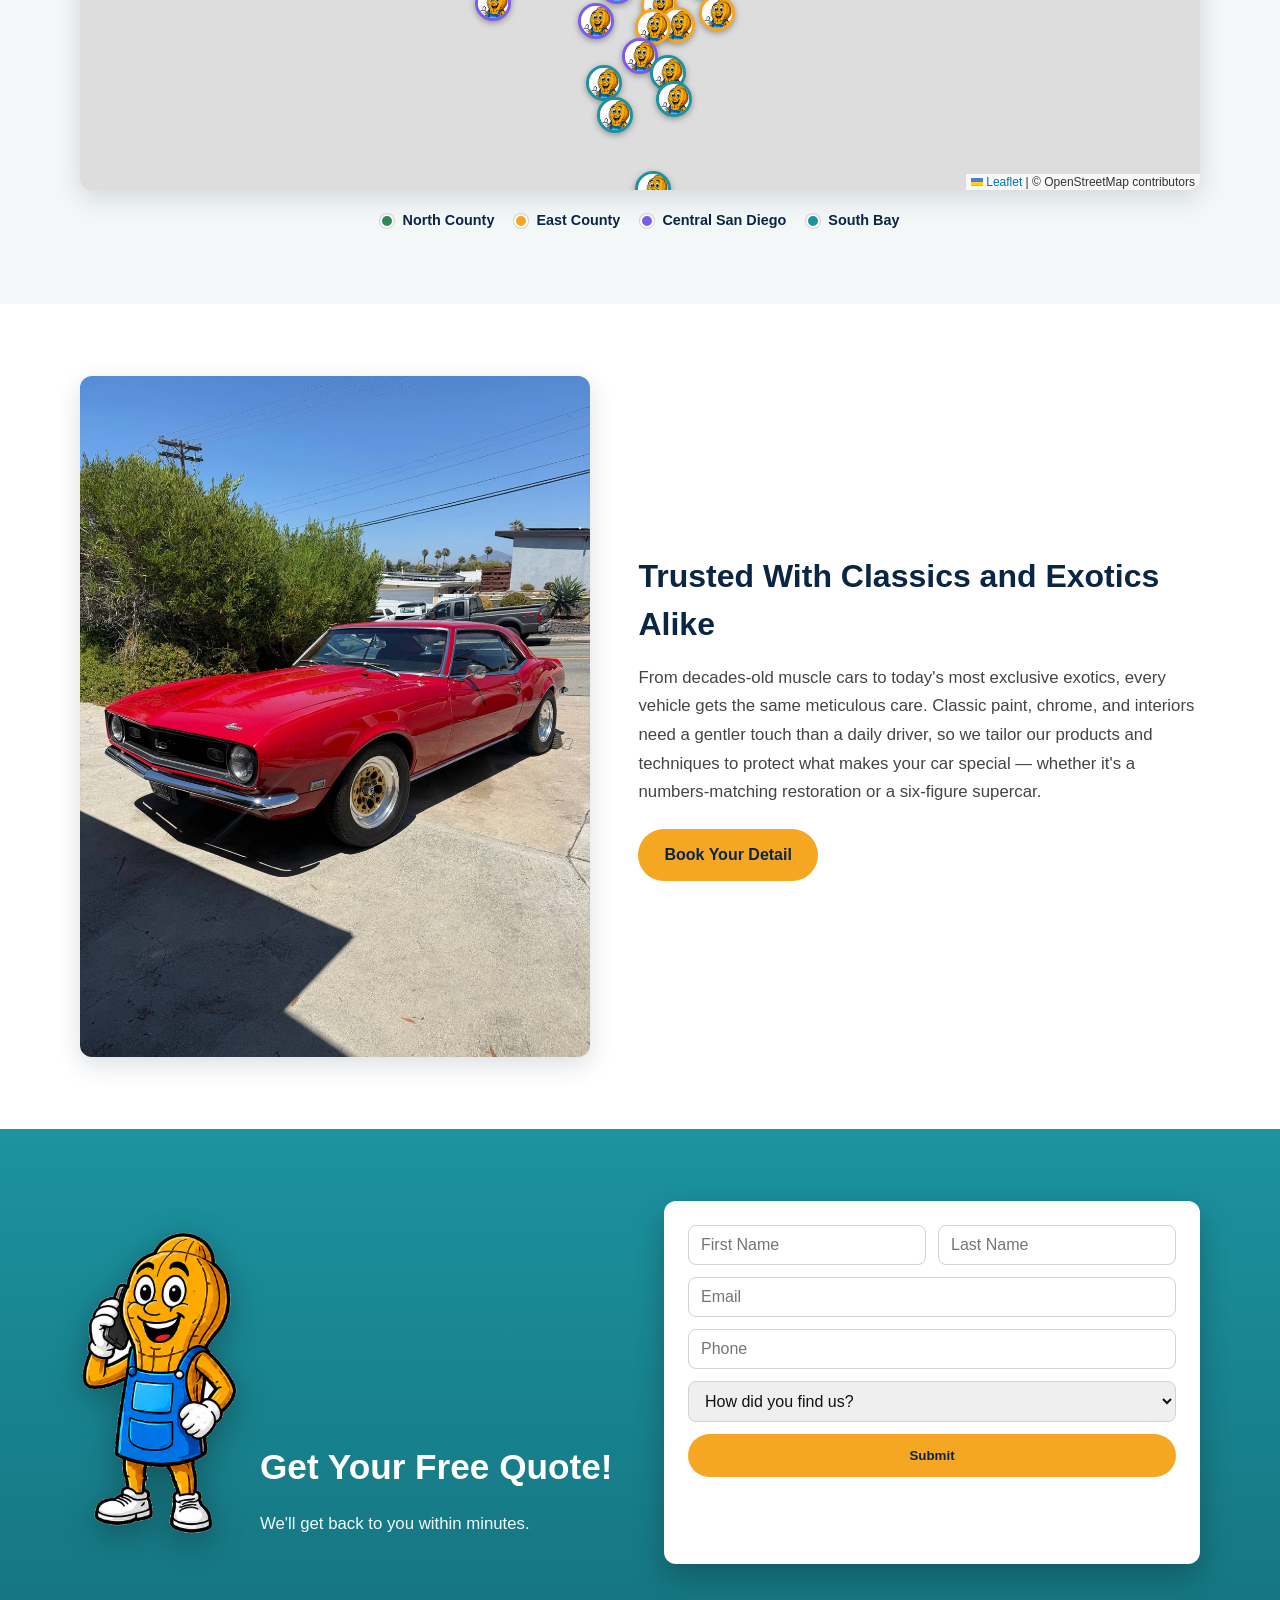
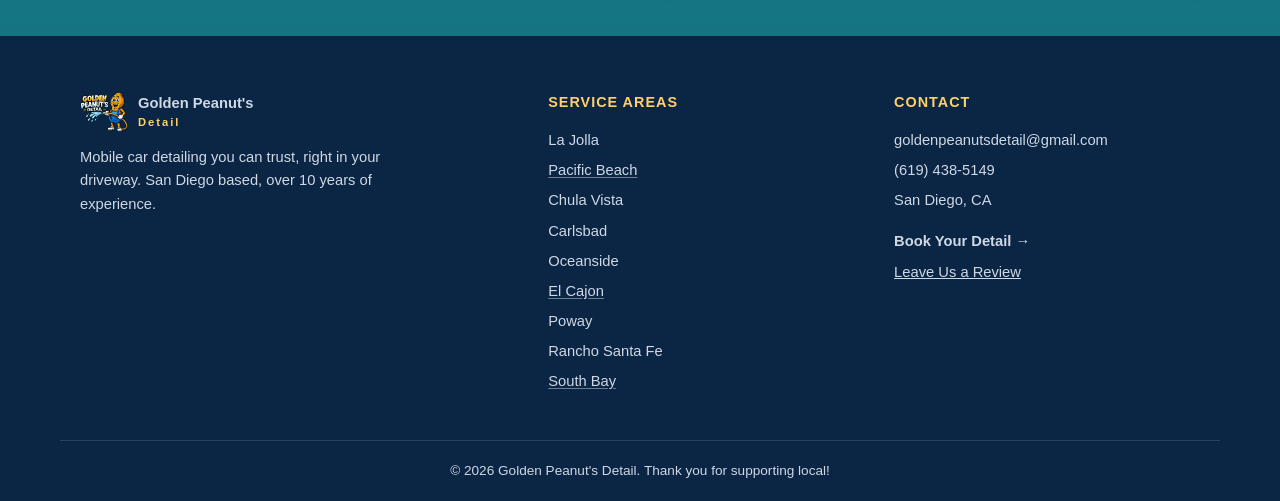
==== commit b3a853b8: "Remove Labor Day promo banner Removes the "Happy Labor Day" homepage banner (markup, CSS, and dismis" ====
--- a/index.html
+++ b/index.html
@@ -25,10 +25,7 @@
 <meta name="twitter:title" content="Golden Peanut's Detail | Mobile Car Detailing in San Diego">
 <meta name="twitter:description" content="Golden Peanut's Detail — mobile car detailing in San Diego. Over 10 years of experience. We come to you: home, office, work, anywhere. Se habla español.">
 <meta name="twitter:image" content="https://goldenpeanutsdetail.com/images/gallery/gallery-ford-f250.jpg">
-<link rel="preconnect" href="https://fonts.googleapis.com">
-<link rel="preconnect" href="https://fonts.gstatic.com" crossorigin>
-<link href="https://fonts.googleapis.com/css2?family=Fraunces:opsz,wght@9..144,400;9..144,500;9..144,600&family=Inter:wght@400;500;600;700&display=swap" rel="stylesheet">
-<link rel="stylesheet" href="css/style.css?v=20260901b">
+<link rel="stylesheet" href="css/style.css?v=20260909a">
 <link rel="icon" href="images/favicon.png" type="image/png">
 <link rel="stylesheet" href="vendor/leaflet/leaflet.css">
 <script type="application/ld+json">
@@ -68,20 +65,6 @@
 </head>
 <body>
 
-<div class="promo-banner" id="promo-banner">
-  <div class="promo-flag-corner" aria-hidden="true"></div>
-  <span class="promo-balloon promo-balloon-1" aria-hidden="true"></span>
-  <span class="promo-balloon promo-balloon-2" aria-hidden="true"></span>
-  <span class="promo-balloon promo-balloon-3" aria-hidden="true"></span>
-  <button class="promo-banner-close" id="promo-banner-close" aria-label="Dismiss">&times;</button>
-  <div class="promo-banner-inner">
-    <div class="promo-stars-row">★ ★ ★ ★ ★</div>
-    <h2 class="promo-heading">Happy Labor Day</h2>
-    <p class="promo-sub"><strong>$20 off</strong> any car detail &mdash; ends Tuesday, Sept 8</p>
-    <a href="contact.html" class="btn ld-cta">Book Now &rarr;</a>
-  </div>
-</div>
-
 <header class="site-header">
   <div class="container header-inner">
     <a href="index.html" class="logo">
@@ -114,14 +97,14 @@
 <main>
 
   <!-- HERO -->
-  <section class="hero hero-editorial">
+  <section class="hero">
     <div class="container hero-inner">
-      <p class="eyebrow">San Diego &middot; Mobile Detailing &middot; Est. Craft, 10+ Years</p>
-      <div class="hero-rule"></div>
-      <h1>The Standard We Work To Is Yours.</h1>
-      <p class="hero-sub">Premium mobile detailing brought to your driveway, office, or wherever your vehicle is parked &mdash; treated with the same care as a concours restoration.</p>
+      <div class="badge-ribbon">Professional Service You Can Trust!</div>
+      <p class="eyebrow">Mobile Car Detailing &mdash; San Diego</p>
+      <h1>Bring Back the Shine<br>Your Vehicle Deserves!</h1>
+      <p class="hero-sub">Premium mobile detailing, wherever you are. San Diego based.</p>
       <div class="hero-ctas">
-        <a href="contact.html" class="btn btn-primary">Book Your Detail</a>
+        <a href="contact.html" class="btn btn-primary">Book Now</a>
         <a href="tel:6194385149" class="btn btn-outline">Call or Text (619) 438-5149</a>
       </div>
       <a href="https://www.google.com/search?q=Golden+Peanuts+Detail+reviews" target="_blank" rel="noopener" class="google-rating-badge">
@@ -135,47 +118,32 @@
         <span class="google-rating-stars">★★★★★</span>
         <span class="google-rating-count">30 <span class="google-word"><span class="g-blue">G</span><span class="g-red">o</span><span class="g-yellow">o</span><span class="g-blue">g</span><span class="g-green">l</span><span class="g-red">e</span></span> Reviews</span>
       </a>
-    </div>
-  </section>
-
-  <!-- TRANSFORMATION (signature moment) -->
-  <section class="section transform-section reveal">
-    <div class="container">
-      <p class="eyebrow eyebrow-dark" style="text-align:center;">The Standard We Work To</p>
-      <h2 class="section-title">Every Detail, Restored</h2>
-      <p class="section-sub">Drag the divider. This is the same truck, the same angle &mdash; the only thing that changed is the attention it received.</p>
-      <div class="compare-slider" id="compare-slider">
-        <div class="compare-after">
-          <img src="images/gallery/gallery-tacoma-front-after.jpg" alt="Black Toyota Tacoma after detailing — deep glossy shine">
-        </div>
-        <div class="compare-before" id="compare-before">
-          <img src="images/gallery/gallery-tacoma-front-before.jpg" alt="Black Toyota Tacoma before detailing — dusty exterior">
-        </div>
-        <div class="compare-handle" id="compare-handle">
-          <span class="compare-handle-grip">&#10094;&#10095;</span>
-        </div>
-        <span class="compare-label compare-label-before">Before</span>
-        <span class="compare-label compare-label-after">After</span>
+      <div class="trust-bar">
+        <div class="trust-item">
+          <span class="trust-icon">★</span>
+          <span>Over 10 Years Detailing Experience</span>
+        </div>
+        <div class="trust-item">
+          <span class="trust-icon">🚐</span>
+          <span>Mobile Service — We Come to You</span>
+        </div>
       </div>
     </div>
   </section>
 
   <!-- INTRO -->
-  <section class="section intro-section reveal">
+  <section class="section intro-section">
     <div class="container intro-grid">
       <div class="intro-text">
         <p class="eyebrow eyebrow-dark">San Diego's Mobile Detailing Service</p>
         <h2 class="section-title" style="text-align:left;">Bringing Back the Shine, One Vehicle at a Time</h2>
-        <blockquote class="pull-quote">
-          "We don't rush and we don't cut corners. Every detail gets the time it takes to do it right &mdash; because quality is the only standard we work to."
-          <span class="pull-quote-cite">&mdash; Daniel &amp; Luna, Golden Peanut's Detail</span>
-        </blockquote>
         <p>Your car, truck, boat, or RV gets our full attention right where it's parked. Tell us the day and time that works for you, and we'll show up ready to go &mdash; anywhere within 50 miles of San Diego.</p>
         <p>Our lineup covers Interior and Exterior Detailing, Complete Detail packages, Polishing, and ceramic upgrades, along with RV, trailer, and boat detailing. Need a one-time deep clean or year-round upkeep? Either way, we've got it handled.</p>
+        <p>We don't rush and we don't cut corners. Every detail gets the time it takes to do it right, catching the spots other washes skip. That's the difference: not just closer to you, but genuinely more thorough &mdash; because quality is the only standard we work to.</p>
         <a href="contact.html" class="btn btn-primary">Book Your Detail</a>
       </div>
-      <div class="intro-photo-wrap">
-        <img src="images/gallery/gallery-audi-a6.jpg" alt="Detailed black Audi A6, mobile detailing">
+      <div class="intro-logo-wrap">
+        <img src="images/logo.png" alt="Golden Peanut's Detail logo" class="intro-logo">
       </div>
     </div>
   </section>
@@ -222,7 +190,7 @@
   </section>
 
   <!-- POPULAR SERVICES -->
-  <section class="section reveal">
+  <section class="section">
     <div class="container">
       <div class="popular-services-header">
         <h2 class="section-title" style="text-align:left; margin-bottom:0;">Popular Services</h2>
@@ -346,7 +314,7 @@
   </section>
 
   <!-- SPOTLESS FINISH / SERVICE AREA -->
-  <section class="section reveal">
+  <section class="section">
     <div class="container spotless-grid">
       <div class="spotless-text">
         <h2 class="section-title" style="text-align:left;">Get a Showroom Shine With Our Complete Mobile Detailing Services</h2>
@@ -375,7 +343,7 @@
   </section>
 
   <!-- CLASSIC & EXOTIC -->
-  <section class="section reveal">
+  <section class="section">
     <div class="container classic-grid">
       <div class="classic-image">
         <img src="images/gallery/gallery-camaro-ss.jpg" alt="Detailed classic red Chevrolet Camaro SS">
@@ -394,7 +362,6 @@
       <div class="quote-text">
         <img src="images/quote-mascot-full.png" alt="Peanut mascot on the phone" class="quote-mascot">
         <div class="quote-text-copy">
-          <p class="eyebrow" style="text-align:left;">Ready When You Are</p>
           <h2 class="section-title quote-title">Get Your Free Quote!</h2>
           <p>We'll get back to you within minutes.</p>
         </div>
@@ -461,7 +428,7 @@
   </div>
 </footer>
 
-<script src="js/main.js?v=20260901b"></script>
+<script src="js/main.js?v=20260909a"></script>
 <script src="vendor/leaflet/leaflet.js"></script>
 <script src="js/service-map.js?v=20260817a"></script>
 </body>
--- a/css/style.css
+++ b/css/style.css
@@ -9,18 +9,16 @@
   --gray-light: #f4f7f8;
   --radius: 12px;
   --shadow: 0 8px 24px rgba(11, 37, 69, 0.15);
-  --font-serif: "Fraunces", Georgia, "Times New Roman", serif;
-  --font-sans: "Inter", "Segoe UI", Roboto, Helvetica, Arial, sans-serif;
 }
 
 * { box-sizing: border-box; }
 
 body {
   margin: 0;
-  font-family: var(--font-sans);
+  font-family: "Segoe UI", Roboto, Helvetica, Arial, sans-serif;
   color: var(--black);
   background: var(--white);
-  line-height: 1.6;
+  line-height: 1.5;
 }
 
 img { max-width: 100%; display: block; }
@@ -34,9 +32,9 @@
 
 a { color: inherit; text-decoration: none; }
 
-h1, h2, h3 { color: var(--navy); margin: 0 0 0.5em; font-family: var(--font-serif); font-weight: 500; letter-spacing: -0.01em; }
-
-.section { padding: 96px 0; }
+h1, h2, h3 { color: var(--navy); margin: 0 0 0.5em; }
+
+.section { padding: 72px 0; }
 .section-alt { background: var(--gray-light); }
 
 /* PAGE HERO (sub-pages) */
@@ -71,16 +69,15 @@
 .explore-card p { color: #555; font-size: 0.92rem; margin: 0; }
 
 .section-title {
-  font-size: 2.4rem;
+  font-size: 2rem;
   text-align: center;
 }
 
 .section-sub {
   text-align: center;
   max-width: 640px;
-  margin: 0 auto 48px;
+  margin: 0 auto 40px;
   color: #444;
-  font-size: 1.05rem;
 }
 
 .btn {
@@ -239,54 +236,6 @@
   padding: 90px 0 60px;
   text-align: center;
 }
-.hero-editorial {
-  background:
-    linear-gradient(100deg, rgba(11,37,69,0.82) 0%, rgba(11,37,69,0.55) 45%, rgba(11,37,69,0.25) 100%),
-    url("../images/gallery/gallery-tesla-model-x-wrap.jpg") center 42% / cover no-repeat;
-  min-height: 92vh;
-  display: flex;
-  align-items: center;
-  text-align: left;
-  padding: 140px 0 80px;
-}
-.hero-editorial .hero-inner { max-width: 620px; }
-.hero-editorial .eyebrow {
-  color: var(--gold-light);
-  font-family: var(--font-sans);
-}
-.hero-editorial .hero-rule {
-  width: 48px;
-  height: 2px;
-  background: var(--gold);
-  margin: 0 0 22px;
-}
-.hero-editorial h1 {
-  font-size: 3.2rem;
-  line-height: 1.08;
-  font-weight: 500;
-  margin-bottom: 20px;
-}
-.hero-editorial .hero-sub {
-  font-family: var(--font-sans);
-  font-size: 1.1rem;
-  font-weight: 400;
-  color: rgba(255,255,255,0.85);
-  max-width: 460px;
-  margin-bottom: 34px;
-}
-.hero-editorial .hero-ctas { justify-content: flex-start; margin-bottom: 36px; }
-.hero-editorial .google-rating-badge {
-  background: rgba(255,255,255,0.08);
-  border: 1px solid rgba(255,255,255,0.25);
-  color: var(--white);
-  box-shadow: none;
-}
-.hero-editorial .google-rating-score,
-.hero-editorial .google-rating-count { color: var(--white); }
-@media (max-width: 720px) {
-  .hero-editorial { min-height: auto; padding: 120px 0 60px; }
-  .hero-editorial h1 { font-size: 2.1rem; }
-}
 .services-hero {
   background:
     linear-gradient(180deg, rgba(11, 37, 69, 0.75) 0%, rgba(11, 37, 69, 0.88) 100%),
@@ -831,30 +780,6 @@
   justify-content: center;
 }
 .intro-logo { width: 100%; max-width: 320px; height: auto; }
-.intro-photo-wrap {
-  border-radius: var(--radius);
-  overflow: hidden;
-  box-shadow: var(--shadow);
-}
-.intro-photo-wrap img { width: 100%; height: 100%; object-fit: cover; aspect-ratio: 4/5; }
-.pull-quote {
-  font-family: var(--font-serif);
-  font-size: 1.4rem;
-  font-weight: 500;
-  line-height: 1.4;
-  color: var(--navy);
-  border-left: 3px solid var(--gold);
-  padding-left: 20px;
-  margin: 0 0 24px;
-}
-.pull-quote-cite {
-  display: block;
-  font-family: var(--font-sans);
-  font-size: 0.85rem;
-  font-weight: 600;
-  color: #666;
-  margin-top: 10px;
-}
 
 @media (max-width: 860px) {
   .intro-grid { grid-template-columns: minmax(0, 1fr) minmax(0, 1fr); gap: 20px; }
@@ -1317,10 +1242,9 @@
 
 /* FREE QUOTE */
 .quote-section {
-  background: linear-gradient(160deg, var(--navy) 0%, #123a6e 100%);
-  color: var(--white);
-}
-.quote-section .eyebrow { color: var(--gold-light); }
+  background: linear-gradient(180deg, var(--teal) 0%, var(--teal-dark) 100%);
+  color: var(--white);
+}
 .quote-grid {
   display: grid;
   grid-template-columns: 1fr 1fr;
@@ -1333,7 +1257,7 @@
   gap: 20px;
 }
 .quote-mascot {
-  width: 130px;
+  width: 160px;
   height: auto;
   flex: 0 0 auto;
   filter: drop-shadow(0 8px 16px rgba(0,0,0,0.3));
@@ -1364,37 +1288,23 @@
 }
 .quote-form input,
 .quote-form select {
-  padding: 12px 14px;
+  padding: 10px 12px;
   border-radius: 8px;
   border: 1px solid #ccd4d6;
   font-size: 1rem;
   font-family: inherit;
   color: var(--black);
   width: 100%;
-  transition: border-color 0.15s ease;
-}
-.quote-form input:focus,
-.quote-form select:focus {
-  outline: none;
-  border-color: var(--navy);
 }
 .quote-submit { width: 100%; text-align: center; }
 .quote-form .form-note { color: var(--teal-dark); }
 
-@media (max-width: 860px) and (min-width: 641px) {
+@media (max-width: 860px) {
   .quote-grid { grid-template-columns: minmax(0, 1fr) minmax(0, 1fr); gap: 20px; }
   .quote-text { flex-direction: column; align-items: flex-start; gap: 10px; }
   .quote-mascot { width: 90px; }
   .quote-title { font-size: 1.4rem; }
   .quote-form { padding: 16px; }
-  .quote-form-row { grid-template-columns: 1fr; }
-}
-@media (max-width: 640px) {
-  .quote-grid { grid-template-columns: 1fr; gap: 24px; }
-  .quote-text { flex-direction: row; align-items: center; gap: 14px; }
-  .quote-mascot { width: 80px; }
-  .quote-title { font-size: 1.5rem; }
-  .quote-form { padding: 18px; }
   .quote-form-row { grid-template-columns: 1fr; }
 }
 
@@ -1511,203 +1421,3 @@
   .nav-dropdown-menu a, .nav-dropdown-menu span { padding: 8px 0; }
 }
 
-/* PROMO BANNER — Labor Day (original artwork, no stock assets) */
-.promo-banner {
-  position: relative;
-  overflow: hidden;
-  background: radial-gradient(ellipse at 50% -20%, #16407a 0%, var(--navy) 60%);
-  background-image:
-    url("data:image/svg+xml,%3Csvg xmlns='http://www.w3.org/2000/svg' width='70' height='70'%3E%3Ctext x='4' y='18' font-size='13' fill='%23ffffff' opacity='0.08'%3E%E2%98%85%3C/text%3E%3Ctext x='40' y='50' font-size='9' fill='%23ffffff' opacity='0.06'%3E%E2%98%85%3C/text%3E%3C/svg%3E"),
-    radial-gradient(ellipse at 50% -20%, #16407a 0%, var(--navy) 60%);
-  color: var(--white);
-  text-align: center;
-  padding: 22px 44px;
-}
-.promo-flag-corner {
-  position: absolute;
-  top: 0;
-  left: 0;
-  width: 140px;
-  height: 140px;
-  clip-path: polygon(0 0, 100% 0, 0 100%);
-  background: repeating-linear-gradient(
-    -45deg,
-    #b22234 0px, #b22234 14px,
-    #ffffff 14px, #ffffff 28px
-  );
-  opacity: 0.9;
-}
-.promo-banner-inner {
-  position: relative;
-  z-index: 1;
-  max-width: 640px;
-  margin: 0 auto;
-}
-.promo-stars-row {
-  letter-spacing: 6px;
-  color: var(--gold-light);
-  font-size: 0.85rem;
-  margin-bottom: 6px;
-}
-.promo-heading {
-  font-family: Georgia, "Times New Roman", serif;
-  font-weight: 800;
-  font-size: 1.9rem;
-  letter-spacing: 2px;
-  text-transform: uppercase;
-  margin: 0 0 8px;
-  color: var(--white);
-  text-shadow: 0 2px 6px rgba(0,0,0,0.25);
-}
-.promo-sub {
-  font-size: 1.05rem;
-  margin: 0 0 16px;
-}
-.promo-sub strong { color: #ff8a80; font-weight: 800; }
-.promo-banner .btn.ld-cta {
-  display: inline-block;
-  background: var(--white);
-  color: var(--navy);
-  font-weight: 800;
-  padding: 10px 26px;
-  border-radius: 999px;
-  text-decoration: none;
-}
-.promo-banner .btn.ld-cta:hover { background: var(--gold-light); }
-.promo-balloon {
-  position: absolute;
-  border-radius: 50%;
-  box-shadow: inset -6px -6px 10px rgba(0,0,0,0.15), inset 6px 6px 10px rgba(255,255,255,0.25);
-}
-.promo-balloon::after {
-  content: "";
-  position: absolute;
-  left: 50%;
-  top: 100%;
-  width: 1px;
-  height: 34px;
-  background: rgba(255,255,255,0.4);
-}
-.promo-balloon-1 { width: 46px; height: 56px; background: #b22234; top: 14px; right: 60px; transform: rotate(-6deg); }
-.promo-balloon-2 { width: 38px; height: 46px; background: #ffffff; top: 30px; right: 96px; transform: rotate(4deg); }
-.promo-balloon-3 { width: 42px; height: 52px; background: #16407a; top: 10px; right: 20px; transform: rotate(8deg); border: 1px solid rgba(255,255,255,0.3); }
-.promo-banner-close {
-  position: absolute;
-  right: 12px;
-  top: 12px;
-  z-index: 2;
-  background: rgba(255,255,255,0.15);
-  border: none;
-  border-radius: 50%;
-  width: 28px;
-  height: 28px;
-  font-size: 1.2rem;
-  line-height: 1;
-  color: var(--white);
-  cursor: pointer;
-}
-.promo-banner-close:hover { background: rgba(255,255,255,0.3); }
-@media (max-width: 640px) {
-  .promo-banner { padding: 20px 16px; }
-  .promo-flag-corner { width: 90px; height: 90px; }
-  .promo-heading { font-size: 1.3rem; letter-spacing: 1px; }
-  .promo-sub { font-size: 0.9rem; }
-  .promo-balloon-1, .promo-balloon-2, .promo-balloon-3 { display: none; }
-}
-@media (max-width: 640px) {
-  .promo-banner { font-size: 0.85rem; padding: 10px 36px 10px 10px; }
-  .promo-banner a { display: block; margin: 4px 0 0; }
-}
-
-/* TRANSFORMATION — before/after compare slider (signature moment) */
-.transform-section { background: var(--white); }
-.compare-slider {
-  position: relative;
-  max-width: 880px;
-  margin: 0 auto;
-  aspect-ratio: 4 / 3;
-  border-radius: var(--radius);
-  overflow: hidden;
-  box-shadow: var(--shadow);
-  cursor: ew-resize;
-  user-select: none;
-  touch-action: pan-y;
-}
-.compare-slider img {
-  width: 100%;
-  height: 100%;
-  object-fit: cover;
-  display: block;
-  pointer-events: none;
-}
-.compare-after,
-.compare-before {
-  position: absolute;
-  top: 0;
-  left: 0;
-  width: 100%;
-  height: 100%;
-}
-.compare-before {
-  width: 50%;
-  overflow: hidden;
-  border-right: 2px solid var(--white);
-}
-.compare-before img { width: var(--compare-img-w, 880px); max-width: none; height: 100%; }
-.compare-handle {
-  position: absolute;
-  top: 0;
-  bottom: 0;
-  left: 50%;
-  width: 44px;
-  margin-left: -22px;
-  display: flex;
-  align-items: center;
-  justify-content: center;
-  pointer-events: none;
-}
-.compare-handle-grip {
-  width: 40px;
-  height: 40px;
-  border-radius: 50%;
-  background: var(--white);
-  color: var(--navy);
-  display: flex;
-  align-items: center;
-  justify-content: center;
-  font-size: 0.7rem;
-  font-weight: 700;
-  box-shadow: 0 4px 12px rgba(0,0,0,0.25);
-}
-.compare-label {
-  position: absolute;
-  bottom: 16px;
-  background: rgba(11,37,69,0.75);
-  color: var(--white);
-  font-size: 0.75rem;
-  font-weight: 700;
-  letter-spacing: 1px;
-  text-transform: uppercase;
-  padding: 5px 12px;
-  border-radius: 999px;
-  pointer-events: none;
-}
-.compare-label-before { left: 16px; }
-.compare-label-after { right: 16px; }
-@media (max-width: 640px) {
-  .compare-slider { aspect-ratio: 3 / 4; }
-}
-
-/* Subtle scroll reveal (no flythrough — a simple fade/rise on entry) */
-.reveal {
-  opacity: 0;
-  transform: translateY(24px);
-  transition: opacity 0.7s ease, transform 0.7s ease;
-}
-.reveal.is-visible {
-  opacity: 1;
-  transform: translateY(0);
-}
-@media (prefers-reduced-motion: reduce) {
-  .reveal { opacity: 1; transform: none; transition: none; }
-}
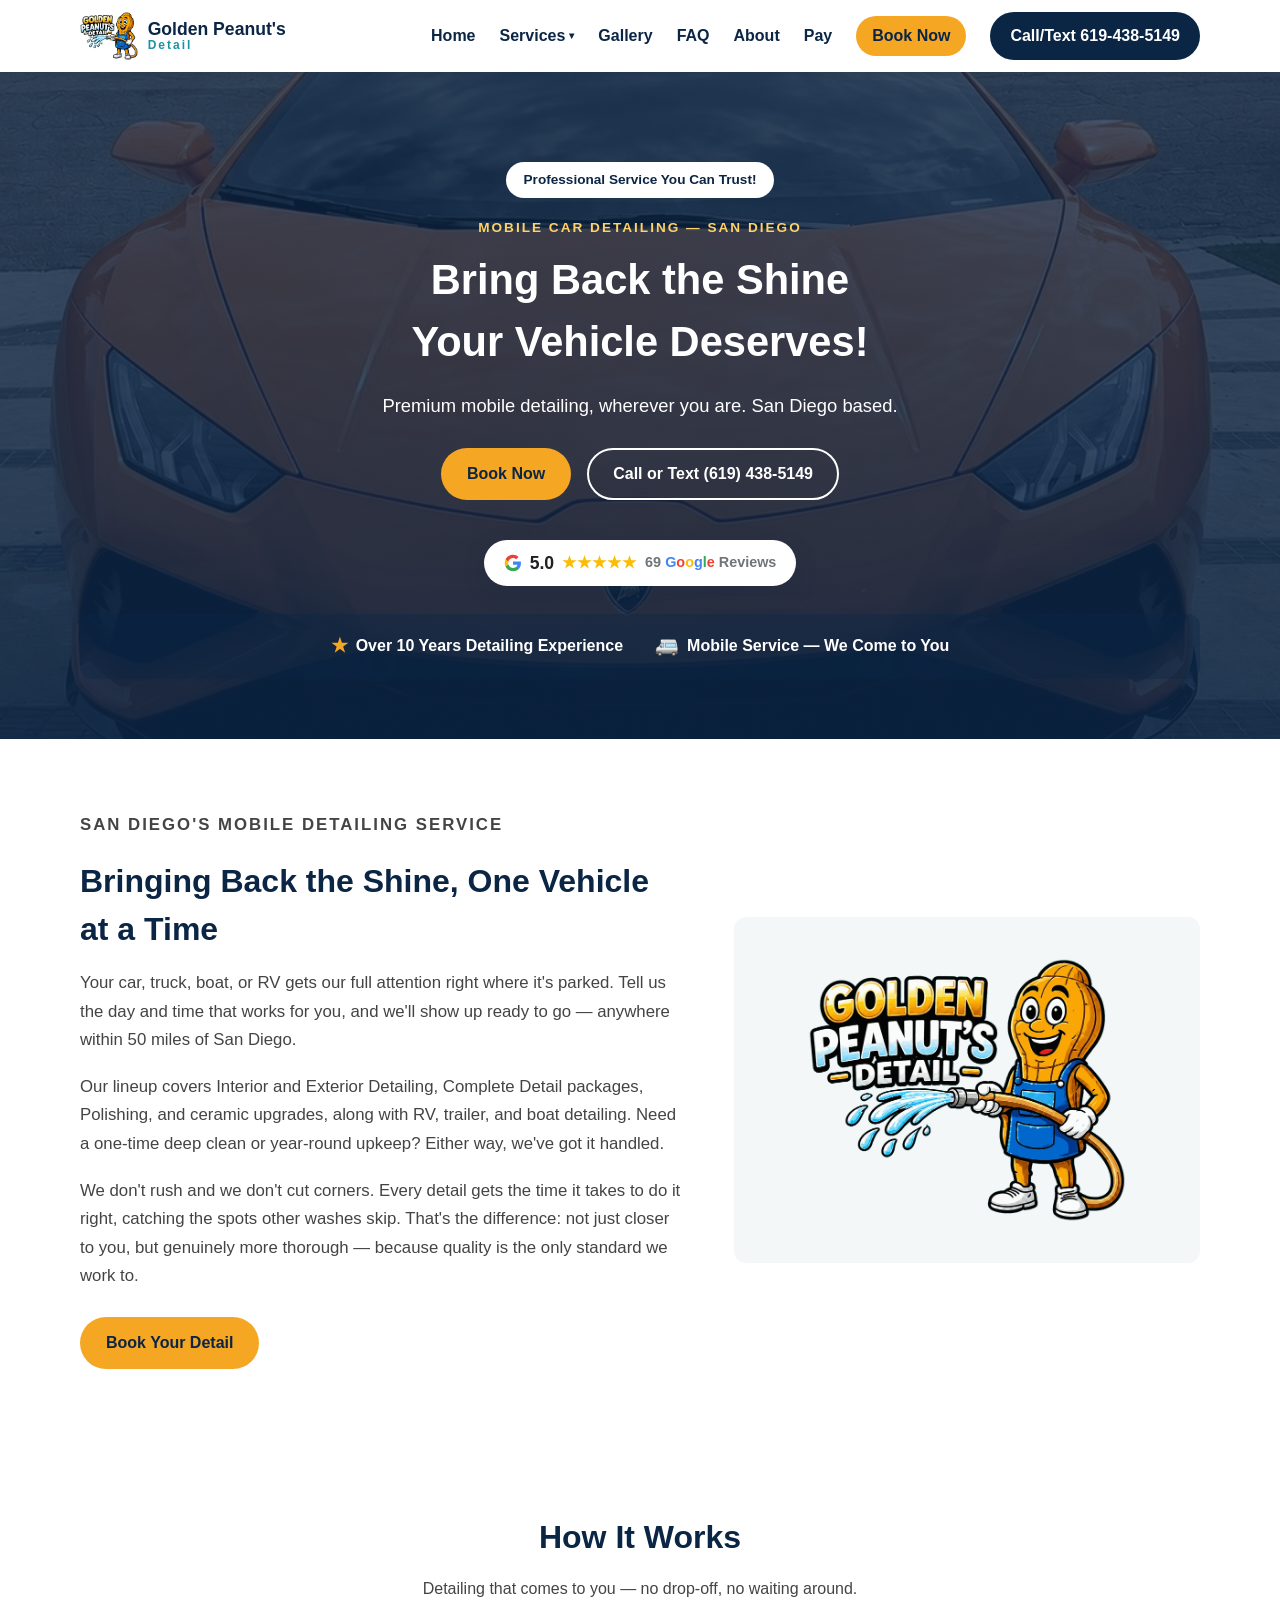
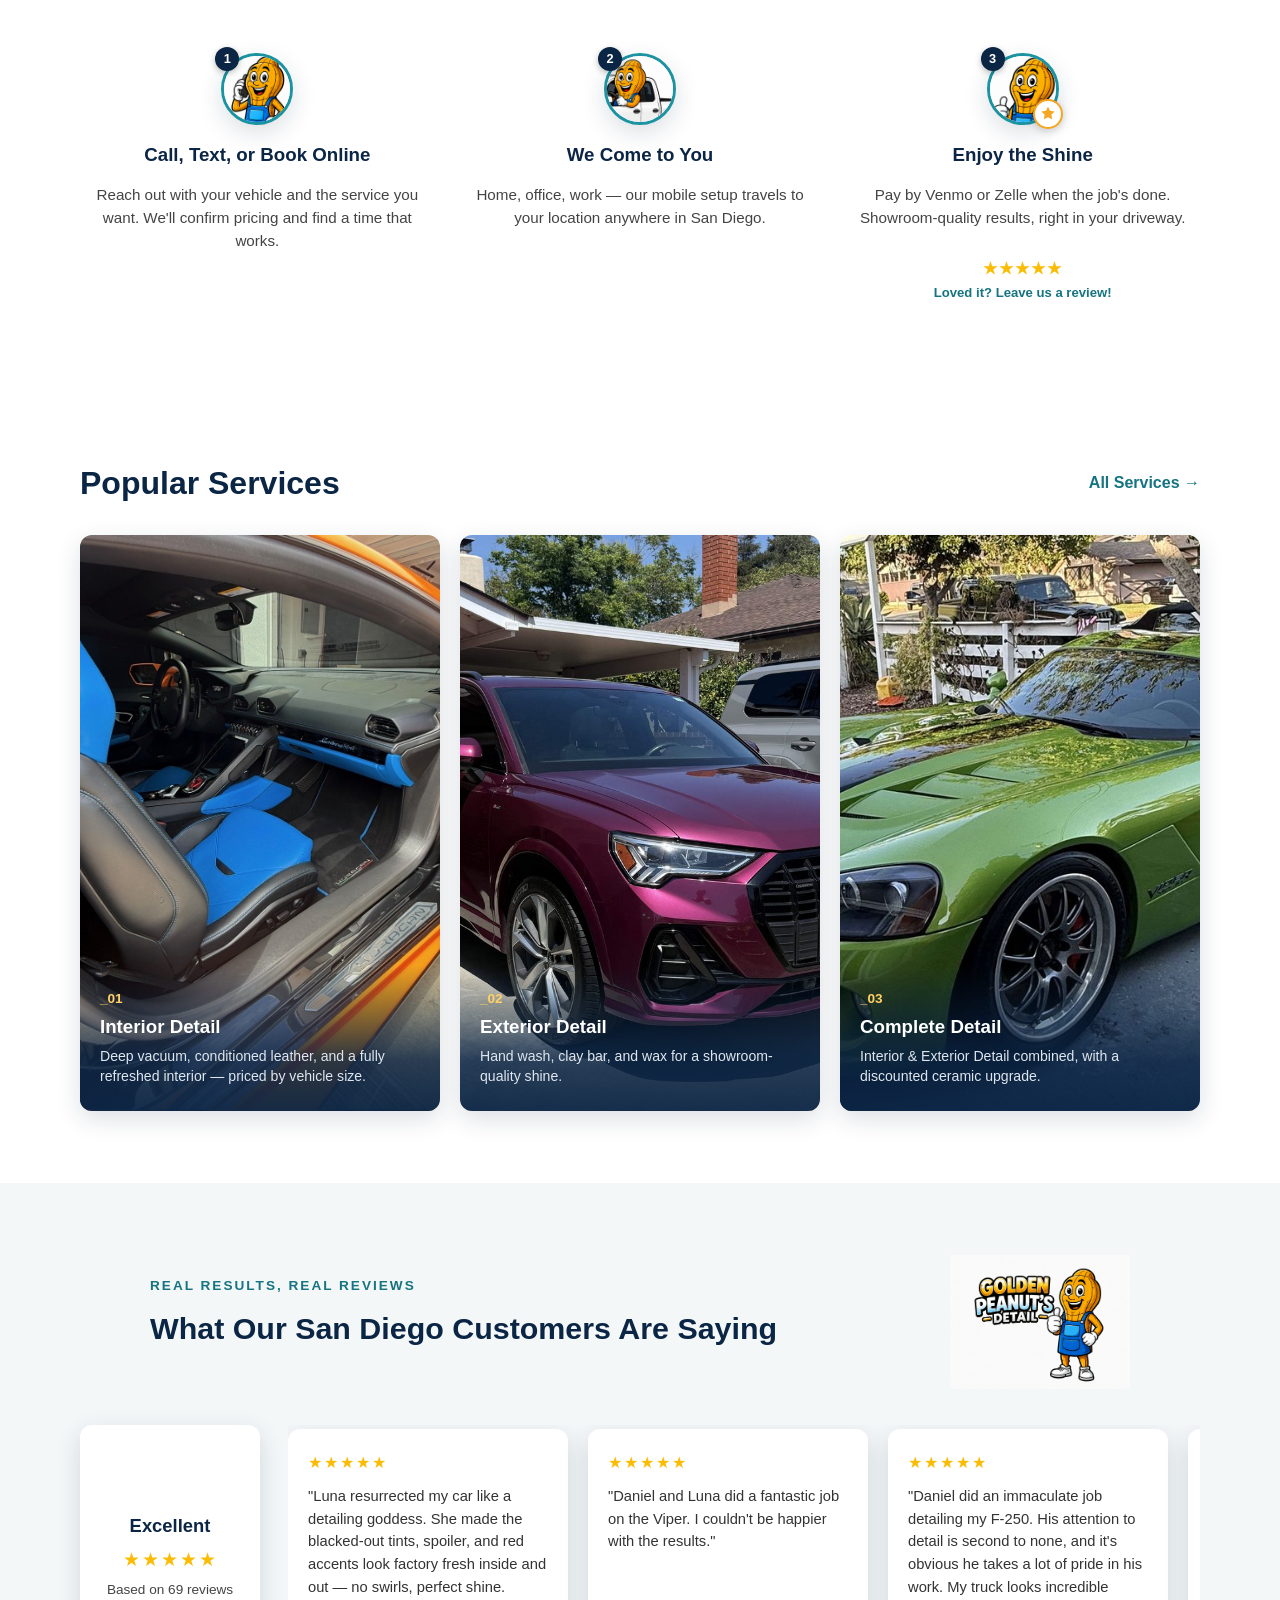
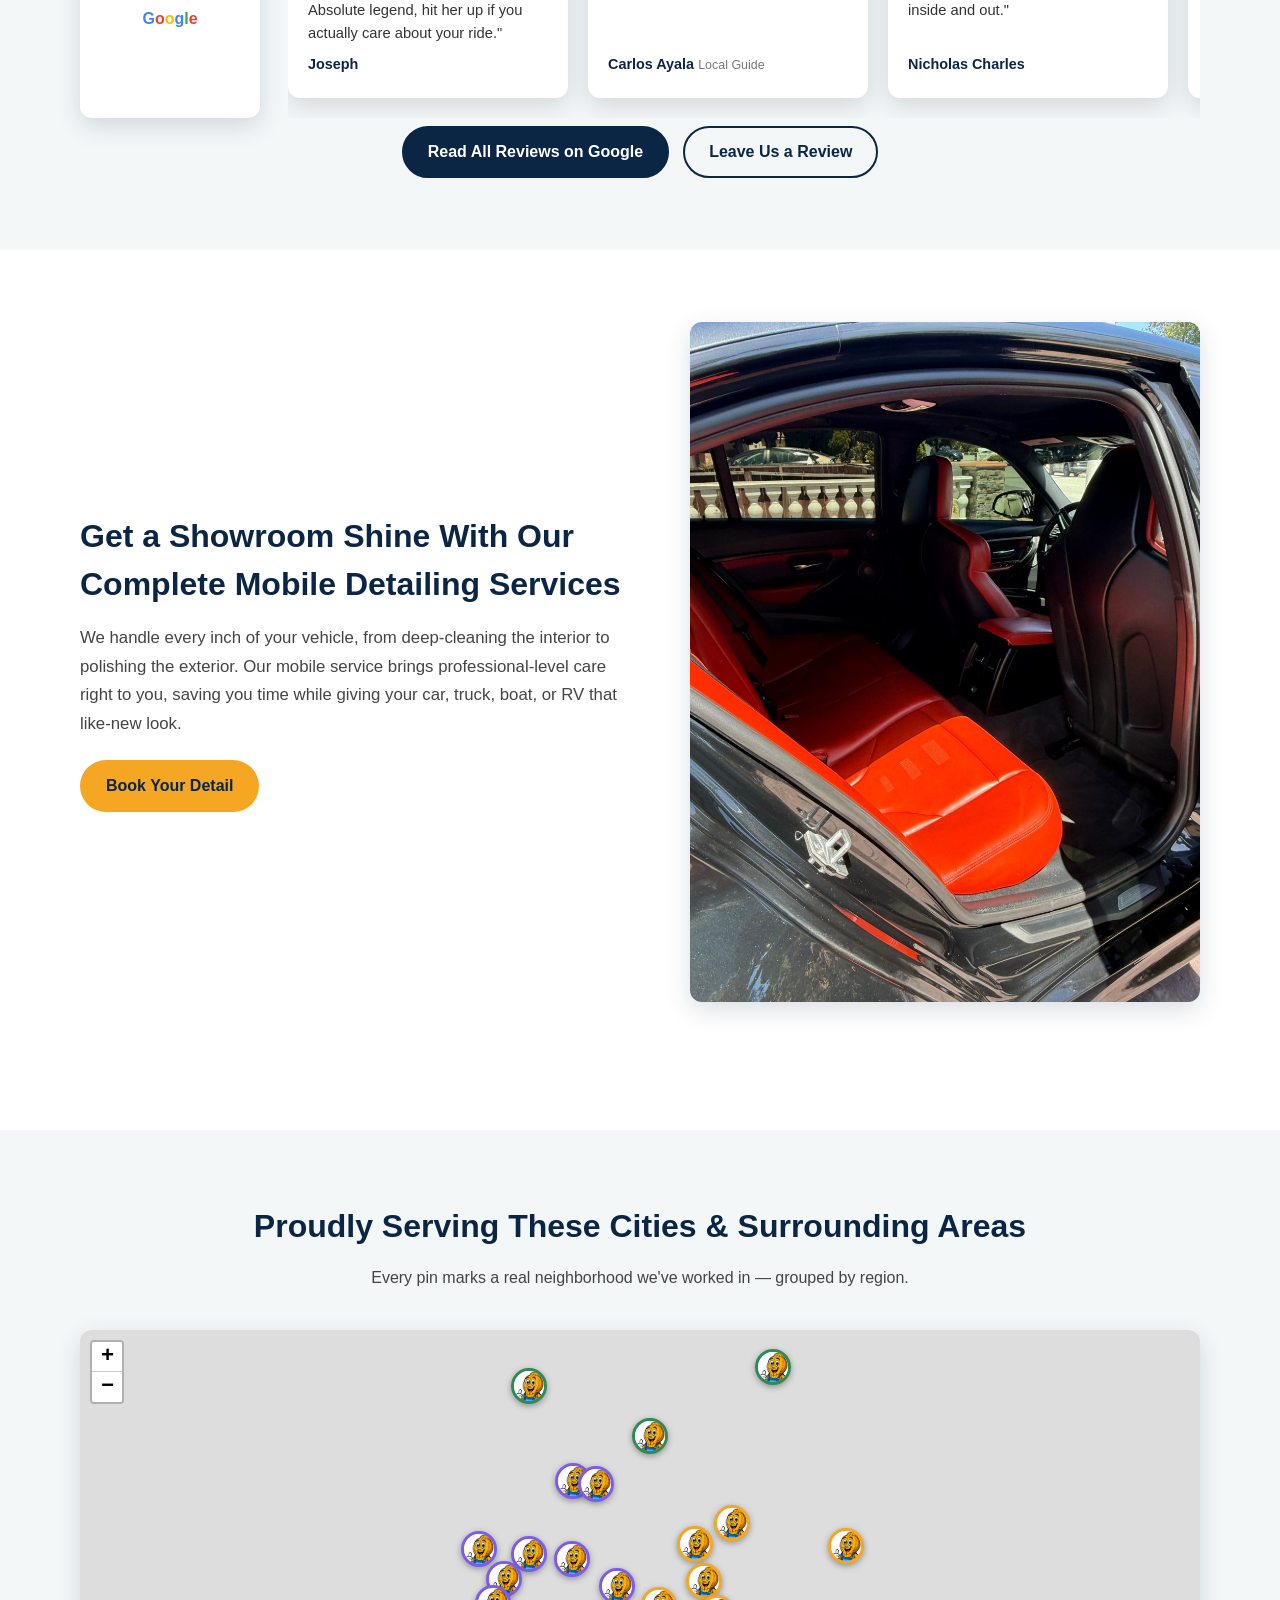
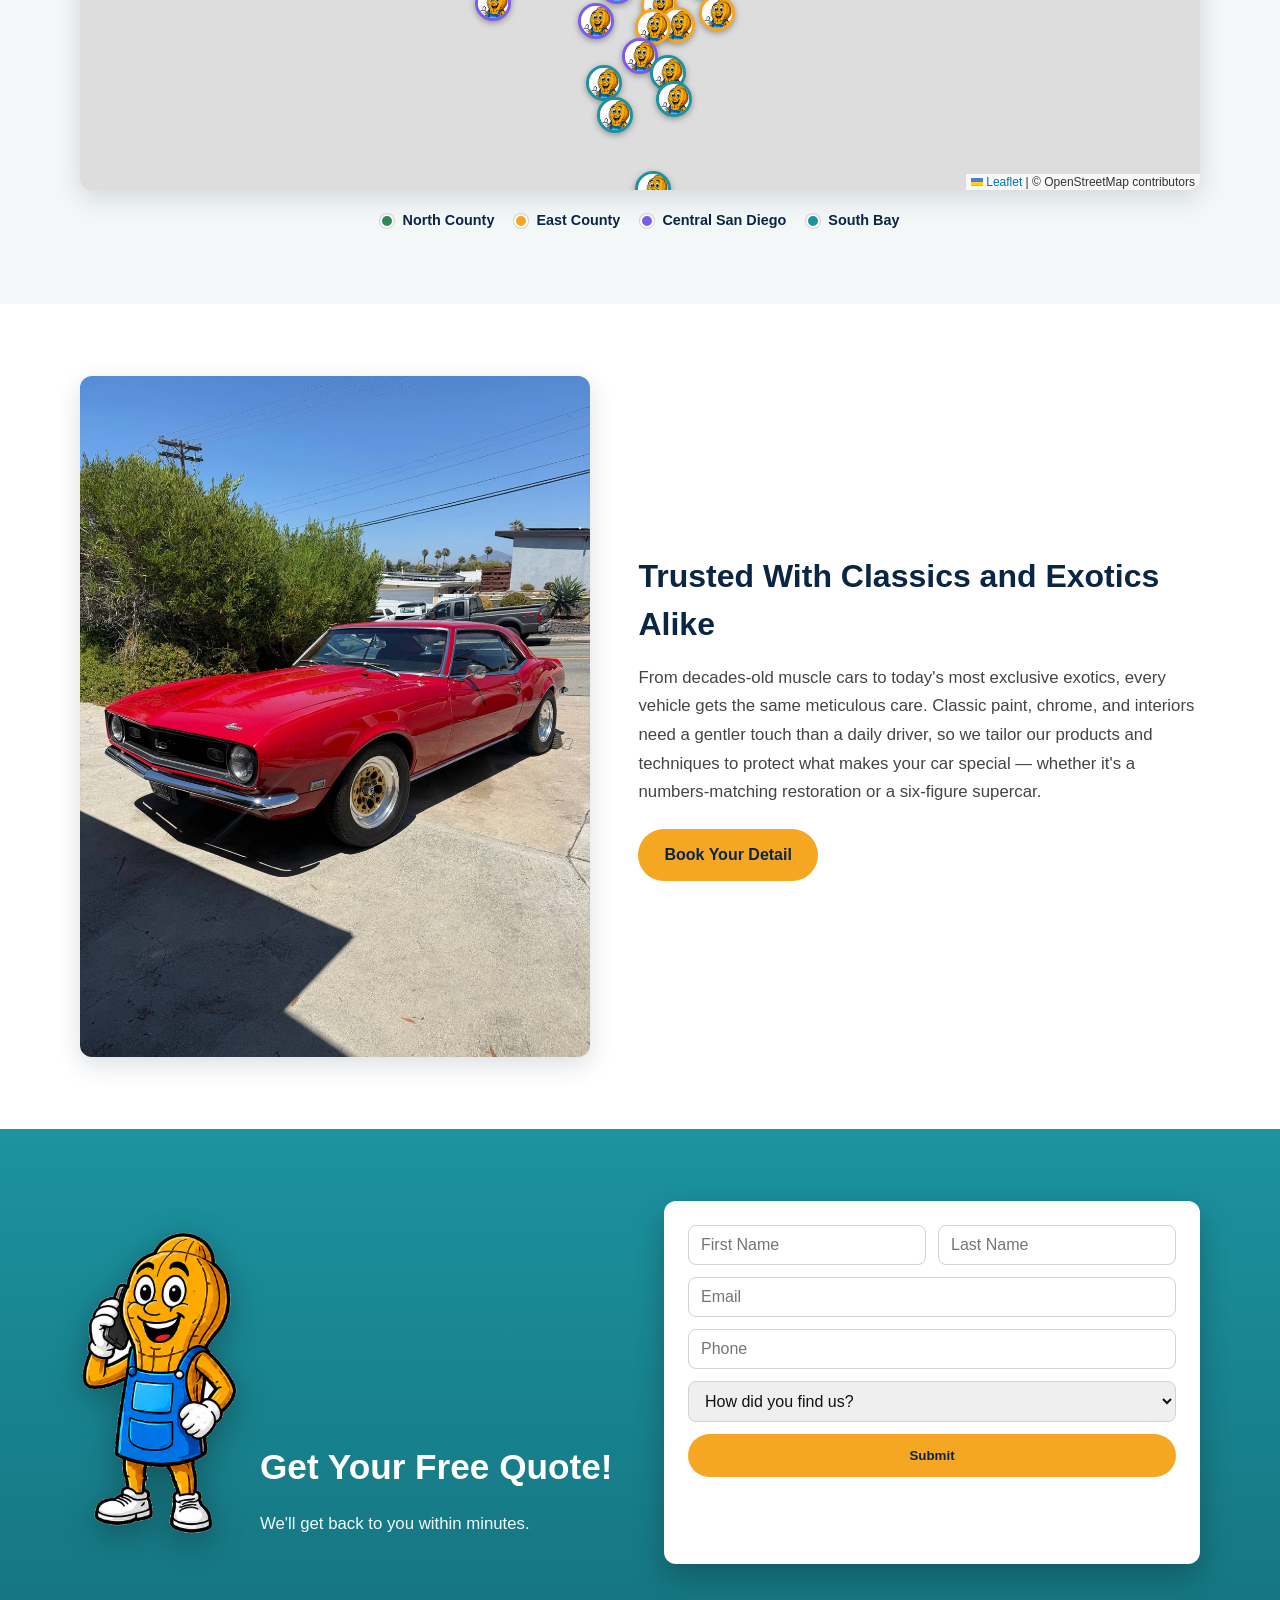
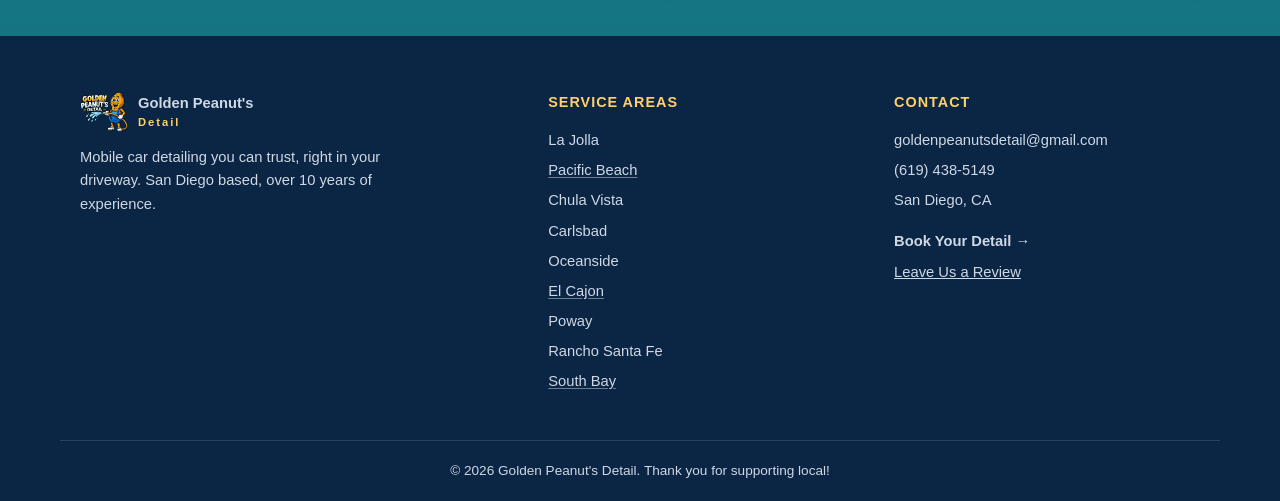
==== commit d08f0924: "Update Google review count from 30 to 69 to match Google Business Profile Co-Authored-By: Claude Son" ====
--- a/index.html
+++ b/index.html
@@ -58,7 +58,7 @@
   "aggregateRating": {
     "@type": "AggregateRating",
     "ratingValue": "5.0",
-    "reviewCount": "30"
+    "reviewCount": "69"
   }
 }
 </script>
@@ -116,7 +116,7 @@
         </svg>
         <span class="google-rating-score">5.0</span>
         <span class="google-rating-stars">★★★★★</span>
-        <span class="google-rating-count">30 <span class="google-word"><span class="g-blue">G</span><span class="g-red">o</span><span class="g-yellow">o</span><span class="g-blue">g</span><span class="g-green">l</span><span class="g-red">e</span></span> Reviews</span>
+        <span class="google-rating-count">69 <span class="google-word"><span class="g-blue">G</span><span class="g-red">o</span><span class="g-yellow">o</span><span class="g-blue">g</span><span class="g-green">l</span><span class="g-red">e</span></span> Reviews</span>
       </a>
       <div class="trust-bar">
         <div class="trust-item">
@@ -240,7 +240,7 @@
           <span class="reviews-summary-word">Excellent</span>
           <span class="reviews-summary-stars">★★★★★</span>
           <span class="reviews-summary-score">5.0</span>
-          <span class="reviews-summary-based">Based on 30 reviews</span>
+          <span class="reviews-summary-based">Based on 69 reviews</span>
           <span class="google-word"><span class="g-blue">G</span><span class="g-red">o</span><span class="g-yellow">o</span><span class="g-blue">g</span><span class="g-green">l</span><span class="g-red">e</span></span>
         </div>
       <div class="reviews-track" id="reviews-track">
@@ -368,6 +368,7 @@
       </div>
       <form class="quote-form" id="quote-form" action="https://formspree.io/f/xaewpwea" method="POST">
         <input type="hidden" name="_subject" value="New quote request from website">
+        <input type="hidden" name="_cc" value="arturodmora@icloud.com">
         <div class="quote-form-row">
           <input type="text" name="first_name" placeholder="First Name" required>
           <input type="text" name="last_name" placeholder="Last Name" required>
@@ -381,6 +382,7 @@
           <option value="Facebook">Facebook</option>
           <option value="Friend / Referral">Friend / Referral</option>
           <option value="Yelp">Yelp</option>
+          <option value="Golden Peanut's Detail Website">Golden Peanut's Detail Website</option>
           <option value="Other">Other</option>
         </select>
         <button type="submit" class="btn btn-primary quote-submit">Submit</button>
